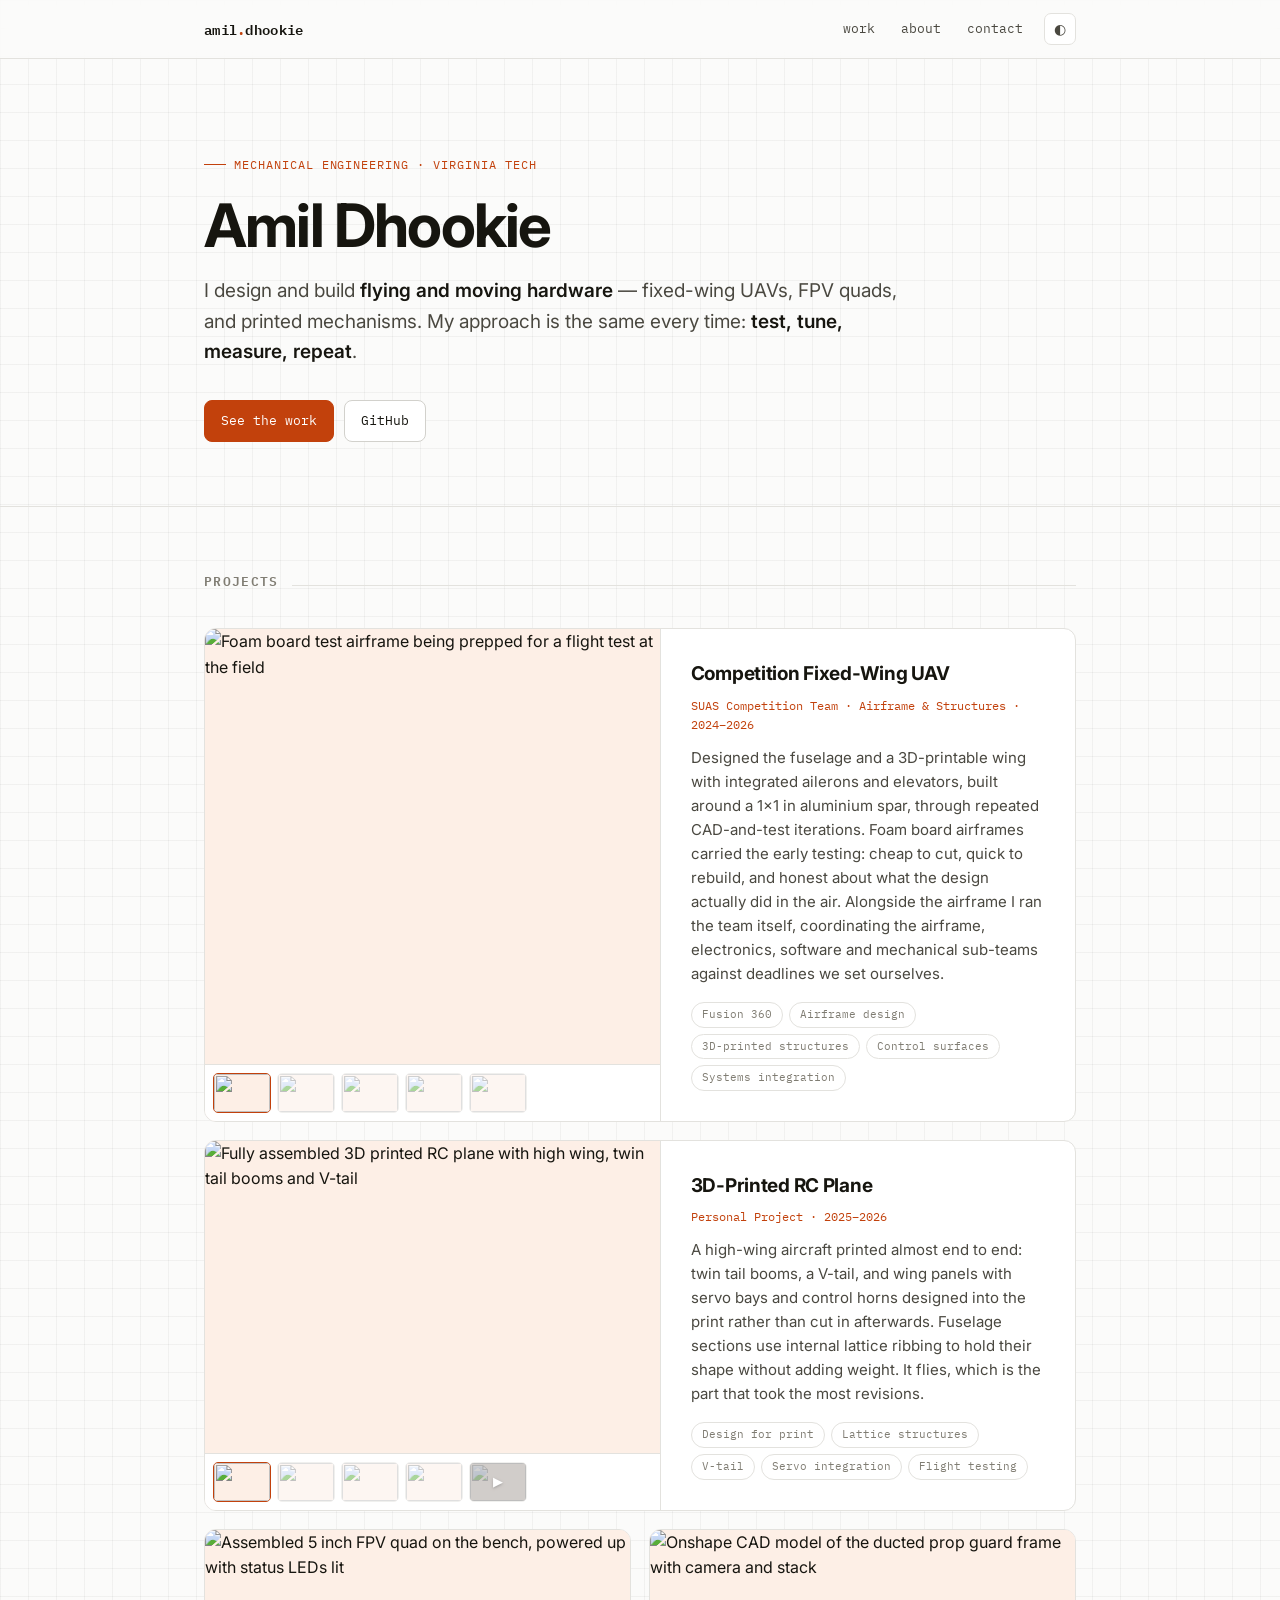
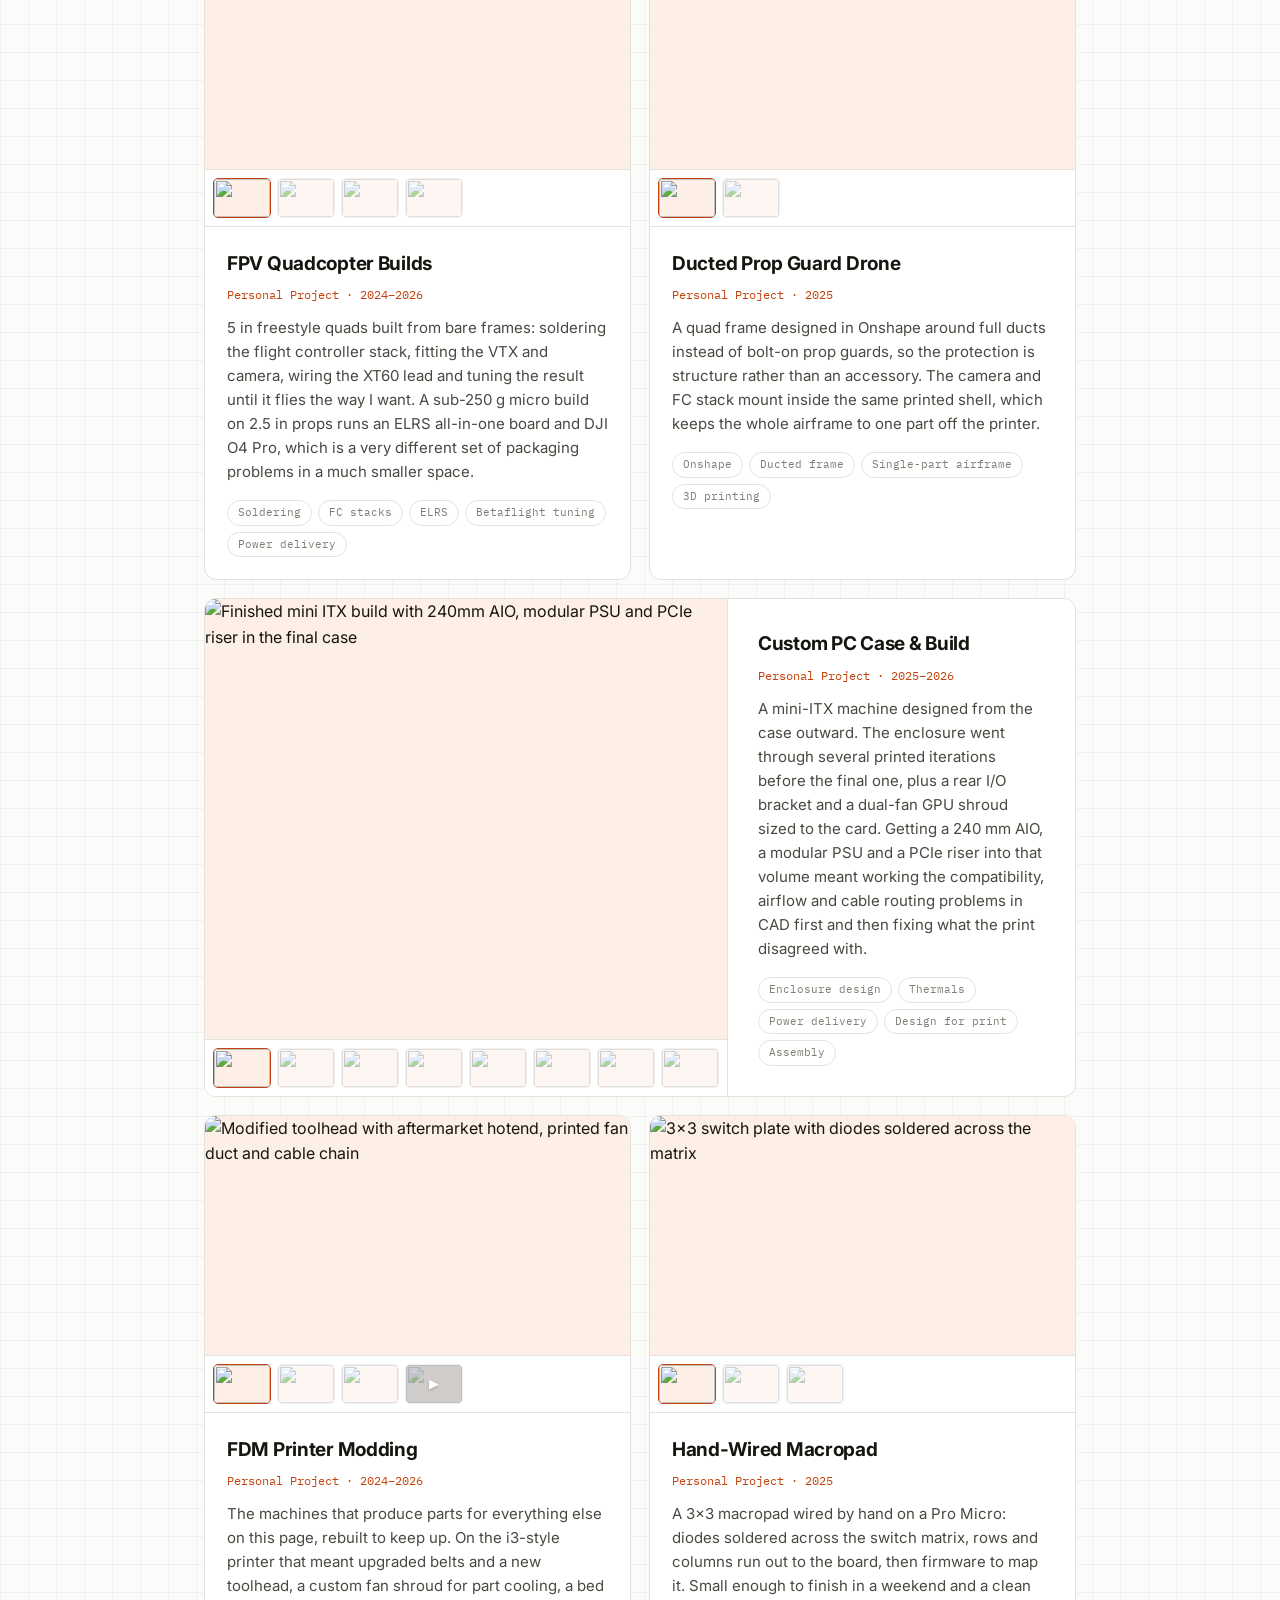
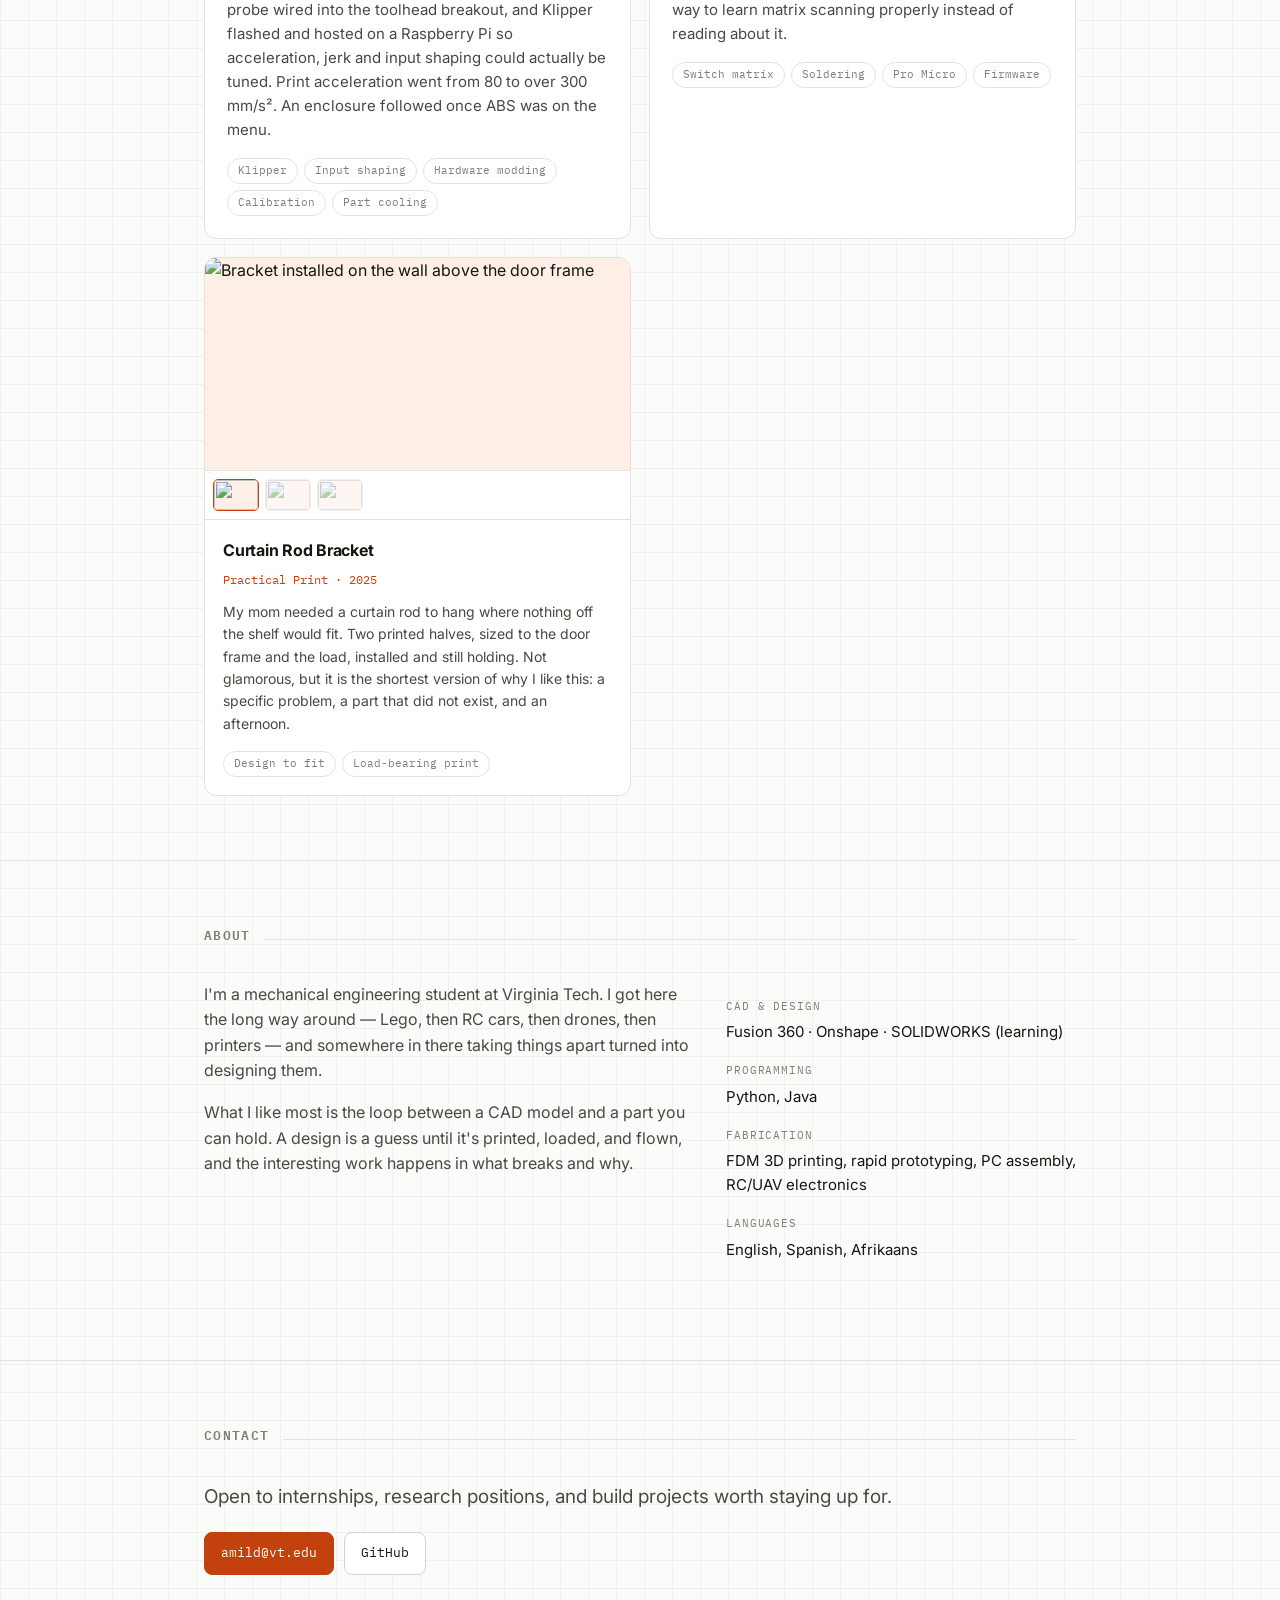
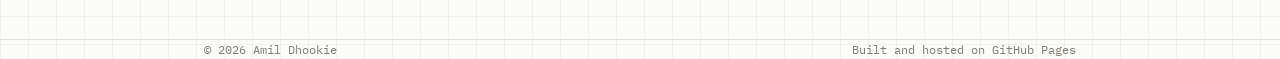
==== index.html @ 91817620 "Site content and layout: photos, galleries, projects-only" ====
<!doctype html>
<html lang="en">
<head>
<meta charset="utf-8">
<meta name="viewport" content="width=device-width, initial-scale=1">
<title>Amil Dhookie — Mechanical Engineering</title>
<meta name="description" content="Mechanical engineering portfolio of Amil Dhookie — UAV systems, FPV drones, 3D printing, and design for manufacture.">
<meta property="og:title" content="Amil Dhookie — Mechanical Engineering">
<meta property="og:description" content="UAV systems, FPV drones, 3D printing, and design for manufacture.">
<meta property="og:type" content="website">
<meta property="og:image" content="img/printed-rc-plane/printed-rc-plane-01-printed-plane-assembled.jpg">
<link rel="preconnect" href="https://fonts.googleapis.com">
<link rel="preconnect" href="https://fonts.gstatic.com" crossorigin>
<link href="https://fonts.googleapis.com/css2?family=IBM+Plex+Mono:wght@400;500;600&family=Inter:wght@400;500;600;700&display=swap" rel="stylesheet">
<style>
:root{
  --bg:#fbfbfa; --bg-2:#ffffff; --line:#e3e2de; --line-2:#d2d1cc;
  --ink:#16150f; --ink-2:#4a4840; --ink-3:#807d73;
  --accent:#c2410c; --accent-soft:#fdefe6;
  --grid:rgba(22,21,15,.045);
  --mono:'IBM Plex Mono',ui-monospace,SFMono-Regular,Menlo,monospace;
  --sans:'Inter',system-ui,-apple-system,'Segoe UI',sans-serif;
}
@media (prefers-color-scheme: dark){
  :root:not([data-theme="light"]){
    --bg:#0e0e0d; --bg-2:#151514; --line:#26251f; --line-2:#35342c;
    --ink:#f2f1ea; --ink-2:#b4b1a6; --ink-3:#7d7a70;
    --accent:#fb923c; --accent-soft:#241608;
    --grid:rgba(242,241,234,.045);
  }
}
:root[data-theme="dark"]{
  --bg:#0e0e0d; --bg-2:#151514; --line:#26251f; --line-2:#35342c;
  --ink:#f2f1ea; --ink-2:#b4b1a6; --ink-3:#7d7a70;
  --accent:#fb923c; --accent-soft:#241608;
  --grid:rgba(242,241,234,.045);
}

*{box-sizing:border-box}
html{scroll-behavior:smooth}
body{
  margin:0; background:var(--bg); color:var(--ink);
  font-family:var(--sans); font-size:16px; line-height:1.6;
  -webkit-font-smoothing:antialiased;
  background-image:linear-gradient(var(--grid) 1px,transparent 1px),linear-gradient(90deg,var(--grid) 1px,transparent 1px);
  background-size:28px 28px;
}
.wrap{max-width:920px;margin:0 auto;padding:0 24px}
a{color:inherit}
img{max-width:100%}

nav{
  position:sticky;top:0;z-index:50;
  background:color-mix(in srgb,var(--bg) 88%,transparent);
  backdrop-filter:blur(10px);
  border-bottom:1px solid var(--line);
}
nav .wrap{display:flex;align-items:center;gap:8px;height:58px}
.brand{font-family:var(--mono);font-weight:600;font-size:14px;letter-spacing:.02em;text-decoration:none;margin-right:auto}
.brand span{color:var(--accent)}
nav a.nl{font-family:var(--mono);font-size:13px;color:var(--ink-2);text-decoration:none;padding:6px 9px;border-radius:6px}
nav a.nl:hover{color:var(--ink);background:var(--bg-2)}
#theme{
  border:1px solid var(--line);background:var(--bg-2);color:var(--ink-2);
  width:32px;height:32px;border-radius:7px;cursor:pointer;display:grid;place-items:center;
  margin-left:4px;font-size:14px;line-height:1;
}
#theme:hover{color:var(--accent);border-color:var(--line-2)}
@media(max-width:620px){nav a.nl{display:none}}

header{padding:88px 0 64px;border-bottom:1px solid var(--line)}
.tag{font-family:var(--mono);font-size:12px;letter-spacing:.08em;text-transform:uppercase;color:var(--accent);display:inline-flex;align-items:center;gap:8px;margin-bottom:20px}
.tag::before{content:"";width:22px;height:1px;background:var(--accent)}
h1{font-size:clamp(38px,6.5vw,60px);line-height:1.04;letter-spacing:-.03em;font-weight:700;margin:0 0 20px}
.lede{font-size:clamp(17px,2.2vw,19px);color:var(--ink-2);max-width:60ch;margin:0 0 32px}
.lede strong{color:var(--ink);font-weight:600}
.cta{display:flex;gap:10px;flex-wrap:wrap}
.btn{font-family:var(--mono);font-size:13px;text-decoration:none;padding:10px 16px;border-radius:8px;border:1px solid var(--line-2);background:var(--bg-2);color:var(--ink);transition:.15s;display:inline-block}
.btn:hover{border-color:var(--accent);color:var(--accent)}
.btn.pri{background:var(--accent);border-color:var(--accent);color:#fff}
.btn.pri:hover{opacity:.88;color:#fff}

section{padding:64px 0;border-bottom:1px solid var(--line)}
.shead{display:flex;align-items:baseline;gap:14px;margin-bottom:36px}
.shead h2{font-size:13px;font-family:var(--mono);font-weight:600;letter-spacing:.1em;text-transform:uppercase;color:var(--ink-3);margin:0;white-space:nowrap}
.shead .rule{flex:1;height:1px;background:var(--line)}

.grid{display:grid;gap:18px}
.card{background:var(--bg-2);border:1px solid var(--line);border-radius:12px;overflow:hidden;transition:border-color .18s,transform .18s}
.card:hover{border-color:var(--line-2);transform:translateY(-2px)}
.card .body{padding:22px}
.card h3{margin:0 0 6px;font-size:19px;letter-spacing:-.015em}
.card .role{font-family:var(--mono);font-size:12px;color:var(--accent);margin-bottom:12px}
.card p{margin:0 0 16px;color:var(--ink-2);font-size:15px}
.chips{display:flex;flex-wrap:wrap;gap:6px}
.chip{font-family:var(--mono);font-size:11px;color:var(--ink-3);border:1px solid var(--line);border-radius:20px;padding:3px 10px}
.card .more{display:inline-block;margin-top:14px;font-family:var(--mono);font-size:12px;color:var(--accent);text-decoration:none}
.card .more:hover{text-decoration:underline}

/* media: stage + thumbnail strip */
.media{display:flex;flex-direction:column;border-bottom:1px solid var(--line);background:var(--accent-soft)}
.stage{position:relative;aspect-ratio:16/9;overflow:hidden;background:var(--accent-soft)}
.stage img,.stage video{width:100%;height:100%;object-fit:cover;display:block}
.stage .open{
  position:absolute;inset:0;width:100%;height:100%;padding:0;margin:0;border:0;
  background:none;cursor:zoom-in;
}
.stage .badge{
  position:absolute;right:10px;bottom:10px;font-family:var(--mono);font-size:11px;
  color:#fff;background:rgba(0,0,0,.62);border-radius:6px;padding:3px 8px;pointer-events:none;
  opacity:0;transition:opacity .15s;
}
.stage:hover .badge{opacity:1}
.stage.empty{display:grid;place-items:center;font-family:var(--mono);font-size:12px;color:var(--ink-3);text-align:center;padding:12px}
.strip{display:flex;gap:6px;padding:8px;overflow-x:auto;background:var(--bg-2);border-top:1px solid var(--line);scrollbar-width:thin}
.strip button{
  flex:0 0 auto;width:58px;height:40px;padding:0;border:1px solid var(--line);border-radius:5px;
  overflow:hidden;background:var(--accent-soft);cursor:pointer;opacity:.5;transition:.15s;position:relative;
}
.strip button img{width:100%;height:100%;object-fit:cover;display:block}
.strip button:hover{opacity:.85}
.strip button[aria-current="true"]{opacity:1;border-color:var(--accent)}
.strip button .play{
  position:absolute;inset:0;display:grid;place-items:center;color:#fff;font-size:13px;
  background:rgba(0,0,0,.35);text-shadow:0 1px 3px rgba(0,0,0,.6);
}

@media(min-width:720px){
  .grid{grid-template-columns:1fr 1fr}
  .card.wide{grid-column:1/-1;display:grid;grid-template-columns:1.1fr 1fr;align-items:stretch}
  .card.wide .media{border-bottom:none;border-right:1px solid var(--line);justify-content:center}
  .card.wide .stage{aspect-ratio:auto;flex:1;min-height:300px}
  .card.wide .body{padding:30px}
}
.card.small .stage{aspect-ratio:2/1}
.card.small .body{padding:18px}
.card.small h3{font-size:16px}
.card.small p{font-size:14px}
.card.small .strip button{width:46px;height:32px}

/* lightbox */
#lb{position:fixed;inset:0;z-index:100;background:rgba(8,8,7,.93);display:none;place-items:center}
#lb.on{display:grid}
#lb img{max-width:min(1200px,92vw);max-height:82vh;object-fit:contain;border-radius:6px}
#lb .cap{
  position:absolute;left:0;right:0;bottom:26px;text-align:center;color:#d8d6cd;
  font-family:var(--mono);font-size:12px;padding:0 60px;
}
#lb button{
  position:absolute;background:rgba(255,255,255,.08);border:1px solid rgba(255,255,255,.18);
  color:#fff;border-radius:8px;cursor:pointer;font-size:18px;line-height:1;
  width:44px;height:44px;display:grid;place-items:center;
}
#lb button:hover{background:rgba(255,255,255,.18)}
#lb .prev{left:16px;top:50%;transform:translateY(-50%)}
#lb .next{right:16px;top:50%;transform:translateY(-50%)}
#lb .close{right:16px;top:16px}

.about{display:grid;gap:32px}
@media(min-width:720px){.about{grid-template-columns:1.4fr 1fr}}
.about p{color:var(--ink-2);margin:0 0 16px;max-width:58ch}
.skills dt{font-family:var(--mono);font-size:11px;letter-spacing:.08em;text-transform:uppercase;color:var(--ink-3);margin-bottom:5px}
.skills dd{margin:0 0 18px;font-size:15px;color:var(--ink)}

.contact-row{display:flex;flex-wrap:wrap;gap:10px;margin-top:8px}
footer{padding:40px 0 56px;font-family:var(--mono);font-size:12px;color:var(--ink-3);display:flex;justify-content:space-between;flex-wrap:wrap;gap:12px}

@media (prefers-reduced-motion: reduce){
  html{scroll-behavior:auto}
  .card,.stage .badge,.strip button{transition:none}
  .card:hover{transform:none}
}
</style>
</head>
<body>

<nav>
  <div class="wrap">
    <a class="brand" href="#top">amil<span>.</span>dhookie</a>
    <a class="nl" href="#work">work</a>
    <a class="nl" href="#about">about</a>
    <a class="nl" href="#contact">contact</a>
    <button id="theme" aria-label="Toggle color theme">◐</button>
  </div>
</nav>

<header id="top">
  <div class="wrap">
    <div class="tag">Mechanical Engineering · Virginia Tech</div>
    <h1>Amil Dhookie</h1>
    <p class="lede">I design and build <strong>flying and moving hardware</strong> — fixed-wing UAVs, FPV quads, and printed mechanisms. My approach is the same every time: <strong>test, tune, measure, repeat</strong>.</p>
    <div class="cta">
      <a class="btn pri" href="#work">See the work</a>
      <a class="btn" href="https://github.com/Amil-3d">GitHub</a>
    </div>
  </div>
</header>

<section id="work">
  <div class="wrap">
    <div class="shead"><h2>Projects</h2><div class="rule"></div></div>
    <div class="grid" id="projects"></div>
  </div>
</section>

<section id="about">
  <div class="wrap">
    <div class="shead"><h2>About</h2><div class="rule"></div></div>
    <div class="about">
      <div>
        <p>I'm a mechanical engineering student at Virginia Tech. I got here the long way around — Lego, then RC cars, then drones, then printers — and somewhere in there taking things apart turned into designing them.</p>
        <p>What I like most is the loop between a CAD model and a part you can hold. A design is a guess until it's printed, loaded, and flown, and the interesting work happens in what breaks and why.</p>
      </div>
      <dl class="skills">
        <dt>CAD &amp; Design</dt><dd>Fusion 360 · Onshape · SOLIDWORKS (learning)</dd>
        <dt>Programming</dt><dd>Python, Java</dd>
        <dt>Fabrication</dt><dd>FDM 3D printing, rapid prototyping, PC assembly, RC/UAV electronics</dd>
        <dt>Languages</dt><dd>English, Spanish, Afrikaans</dd>
      </dl>
    </div>
  </div>
</section>

<section id="contact">
  <div class="wrap">
    <div class="shead"><h2>Contact</h2><div class="rule"></div></div>
    <p class="lede" style="margin-bottom:20px">Open to internships, research positions, and build projects worth staying up for.</p>
    <div class="contact-row">
      <a class="btn pri" href="mailto:amild@vt.edu">amild@vt.edu</a>
      <a class="btn" href="https://github.com/Amil-3d">GitHub</a>
    </div>
  </div>
</section>

<footer class="wrap">
  <span>© <span id="yr">2026</span> Amil Dhookie</span>
  <span>Built and hosted on GitHub Pages</span>
</footer>

<div id="lb" role="dialog" aria-modal="true" aria-label="Photo viewer">
  <img id="lbimg" alt="">
  <div class="cap" id="lbcap"></div>
  <button class="prev" id="lbprev" aria-label="Previous photo">&larr;</button>
  <button class="next" id="lbnext" aria-label="Next photo">&rarr;</button>
  <button class="close" id="lbclose" aria-label="Close viewer">&times;</button>
</div>

<script>
document.getElementById('yr').textContent = new Date().getFullYear();

var root = document.documentElement, btn = document.getElementById('theme');
var saved = null;
try{ saved = localStorage.getItem('theme'); }catch(e){}
if(saved){ root.setAttribute('data-theme', saved); }
btn.addEventListener('click', function(){
  var cur = root.getAttribute('data-theme');
  var sysDark = window.matchMedia('(prefers-color-scheme: dark)').matches;
  var next = cur ? (cur === 'dark' ? 'light' : 'dark') : (sysDark ? 'light' : 'dark');
  root.setAttribute('data-theme', next);
  try{ localStorage.setItem('theme', next); }catch(e){}
});

function esc(s){
  return String(s == null ? '' : s)
    .replace(/&/g,'&amp;').replace(/</g,'&lt;').replace(/>/g,'&gt;')
    .replace(/"/g,'&quot;').replace(/'/g,'&#39;');
}

/* Media list for one project: images (and a video, if there is one) as slides.
   Accepts either the newer "images" array or a single legacy "image" string. */
function mediaOf(p){
  var out = [];
  var imgs = p.images;
  if(!imgs && p.image){ imgs = [p.image]; }
  (imgs || []).forEach(function(it){
    var src = typeof it === 'string' ? it : it.src;
    if(!src){ return; }
    out.push({ type:'image', src:src, alt:(typeof it === 'string' ? p.title : (it.alt || p.title)) });
  });
  if(p.video && p.video.src){
    out.push({
      type:'video', src:p.video.src,
      poster:p.video.poster || '',
      alt:(p.video.label || 'Video') + ' — ' + p.title
    });
  }
  return out;
}

var MEDIA = [];   // MEDIA[cardIndex] = slides for that card

function slideHTML(m){
  if(m.type === 'video'){
    return '<video controls preload="metadata"' +
      (m.poster ? ' poster="' + esc(m.poster) + '"' : '') +
      '><source src="' + esc(m.src) + '" type="video/mp4">Your browser cannot play this video.</video>';
  }
  return '<img src="' + esc(m.src) + '" alt="' + esc(m.alt) + '" loading="lazy">' +
    '<button class="open" aria-label="View larger"></button>' +
    '<span class="badge">Click to enlarge</span>';
}

function cardHTML(p, ci){
  var slides = MEDIA[ci];
  var media;
  if(!slides.length){
    media = '<div class="media"><div class="stage empty">[ add photos: set "images" in projects.json ]</div></div>';
  } else {
    var strip = slides.length > 1
      ? '<div class="strip" role="tablist">' + slides.map(function(m, i){
          var thumbSrc = m.type === 'video' ? m.poster : m.src;
          return '<button data-card="' + ci + '" data-i="' + i + '" aria-current="' + (i === 0) + '" ' +
            'aria-label="' + esc(m.alt) + '">' +
            (thumbSrc ? '<img src="' + esc(thumbSrc) + '" alt="" loading="lazy">' : '') +
            (m.type === 'video' ? '<span class="play">&#9654;</span>' : '') +
            '</button>';
        }).join('') + '</div>'
      : '';
    media = '<div class="media"><div class="stage" data-stage="' + ci + '">' +
      slideHTML(slides[0]) + '</div>' + strip + '</div>';
  }

  var chips = (p.tags || []).map(function(t){ return '<span class="chip">' + esc(t) + '</span>'; }).join('');
  var more = p.link ? '<a class="more" href="' + esc(p.link) + '">More on this project &rarr;</a>' : '';
  var cls = 'card' + (p.featured ? ' wide' : '') + (p.size === 'small' ? ' small' : '');

  return '<article class="' + cls + '">' + media +
    '<div class="body"><h3>' + esc(p.title) + '</h3>' +
    '<div class="role">' + esc(p.role) + '</div>' +
    '<p>' + esc(p.summary) + '</p>' +
    '<div class="chips">' + chips + '</div>' + more +
    '</div></article>';
}

/* ---- lightbox ---- */
var lb = document.getElementById('lb'), lbimg = document.getElementById('lbimg'),
    lbcap = document.getElementById('lbcap');
var lbCard = 0, lbIndex = 0;

function lbPhotos(ci){
  return MEDIA[ci].filter(function(m){ return m.type === 'image'; });
}
function lbShow(){
  var list = lbPhotos(lbCard);
  if(!list.length){ return; }
  if(lbIndex < 0){ lbIndex = list.length - 1; }
  if(lbIndex >= list.length){ lbIndex = 0; }
  var m = list[lbIndex];
  lbimg.src = m.src;
  lbimg.alt = m.alt;
  lbcap.textContent = m.alt + '  (' + (lbIndex + 1) + '/' + list.length + ')';
}
function lbOpen(ci, src){
  lbCard = ci;
  var list = lbPhotos(ci);
  lbIndex = 0;
  list.forEach(function(m, i){ if(m.src === src){ lbIndex = i; } });
  lb.classList.add('on');
  document.body.style.overflow = 'hidden';
  lbShow();
}
function lbClose(){
  lb.classList.remove('on');
  lbimg.src = '';
  document.body.style.overflow = '';
}
document.getElementById('lbclose').addEventListener('click', lbClose);
document.getElementById('lbprev').addEventListener('click', function(e){ e.stopPropagation(); lbIndex--; lbShow(); });
document.getElementById('lbnext').addEventListener('click', function(e){ e.stopPropagation(); lbIndex++; lbShow(); });
lb.addEventListener('click', function(e){ if(e.target === lb || e.target === lbimg){ lbClose(); } });
document.addEventListener('keydown', function(e){
  if(!lb.classList.contains('on')){ return; }
  if(e.key === 'Escape'){ lbClose(); }
  if(e.key === 'ArrowLeft'){ lbIndex--; lbShow(); }
  if(e.key === 'ArrowRight'){ lbIndex++; lbShow(); }
});

/* ---- wiring ---- */
function wire(container){
  container.addEventListener('click', function(e){
    var thumb = e.target.closest('.strip button');
    if(thumb){
      var ci = +thumb.getAttribute('data-card'), i = +thumb.getAttribute('data-i');
      var strip = thumb.parentNode;
      strip.querySelectorAll('button').forEach(function(b){ b.setAttribute('aria-current', b === thumb); });
      var stage = strip.parentNode.querySelector('.stage');
      stage.innerHTML = slideHTML(MEDIA[ci][i]);
      return;
    }
    var opener = e.target.closest('.stage .open');
    if(opener){
      var st = opener.closest('.stage');
      lbOpen(+st.getAttribute('data-stage'), st.querySelector('img').getAttribute('src'));
    }
  });
}

fetch('projects.json')
  .then(function(r){ return r.json(); })
  .then(function(list){
    MEDIA = list.map(mediaOf);
    var host = document.getElementById('projects');
    host.innerHTML = list.map(cardHTML).join('');
    wire(host);
  })
  .catch(function(){
    document.getElementById('projects').innerHTML =
      '<p style="font-family:var(--mono);font-size:13px;color:var(--ink-3)">Projects load from projects.json — view this page over http, not by double-clicking the file.</p>';
  });
</script>
</body>
</html>
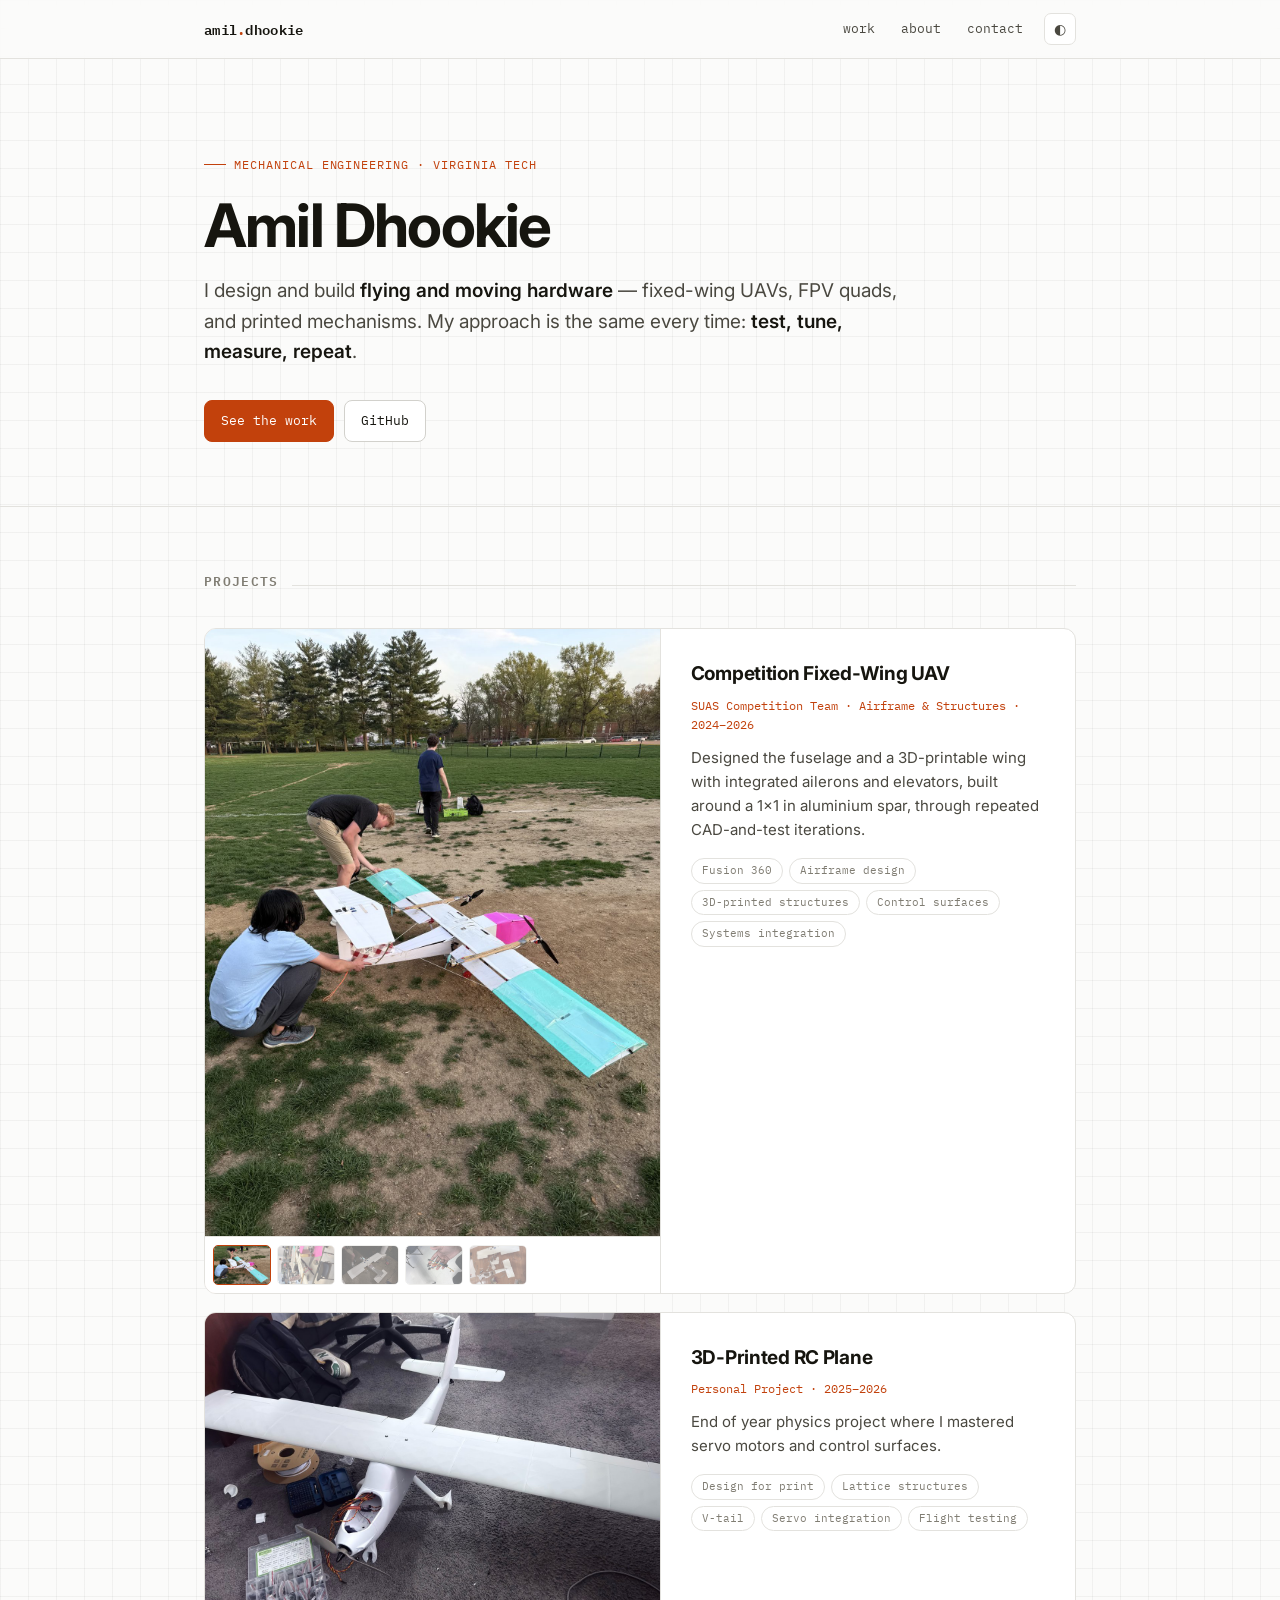
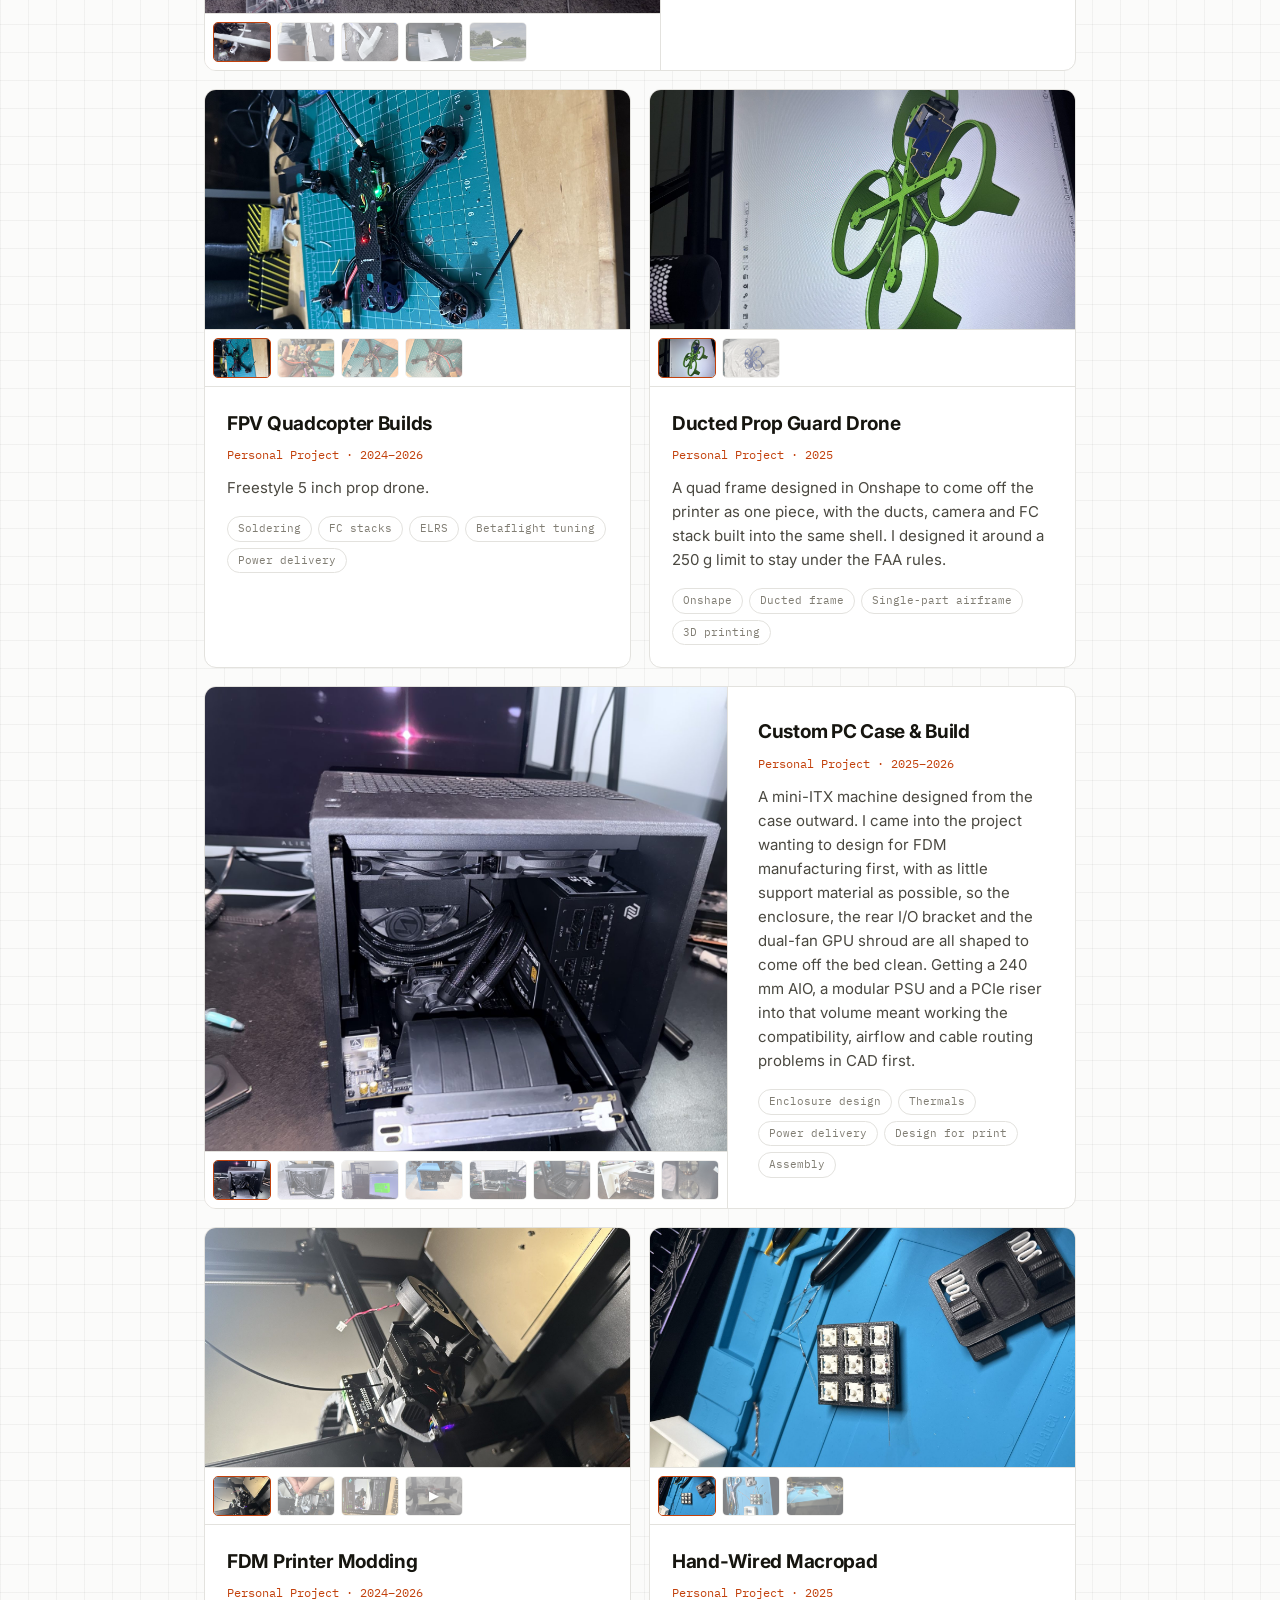
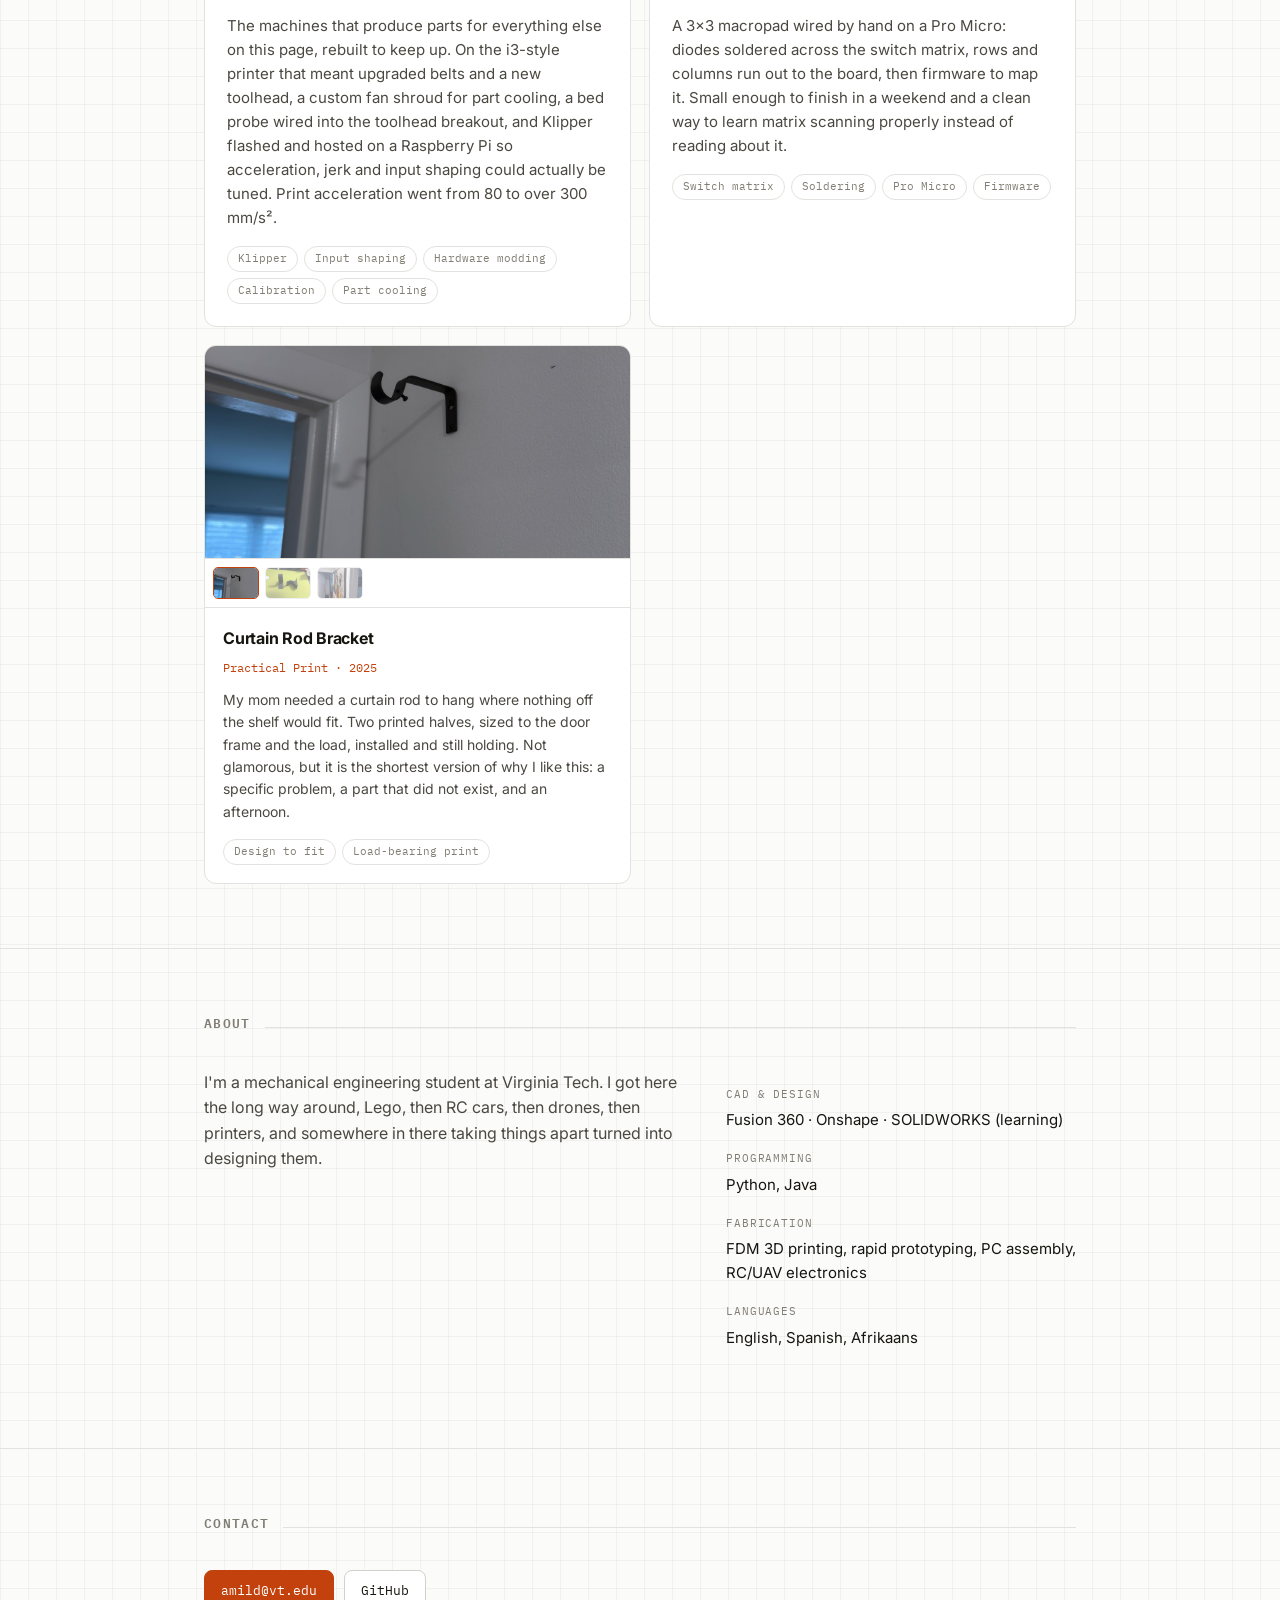
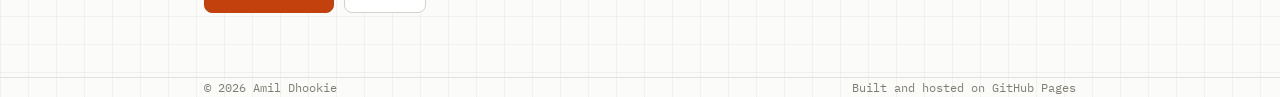
==== commit 7d999237: "Update About section and remove lede paragraph Revised text for clarity and conciseness in the About" ====
--- a/index.html
+++ b/index.html
@@ -208,8 +208,7 @@
     <div class="shead"><h2>About</h2><div class="rule"></div></div>
     <div class="about">
       <div>
-        <p>I'm a mechanical engineering student at Virginia Tech. I got here the long way around — Lego, then RC cars, then drones, then printers — and somewhere in there taking things apart turned into designing them.</p>
-        <p>What I like most is the loop between a CAD model and a part you can hold. A design is a guess until it's printed, loaded, and flown, and the interesting work happens in what breaks and why.</p>
+        <p>I'm a mechanical engineering student at Virginia Tech. I got here the long way around, Lego, then RC cars, then drones, then printers, and somewhere in there taking things apart turned into designing them.</p>
       </div>
       <dl class="skills">
         <dt>CAD &amp; Design</dt><dd>Fusion 360 · Onshape · SOLIDWORKS (learning)</dd>
@@ -224,7 +223,6 @@
 <section id="contact">
   <div class="wrap">
     <div class="shead"><h2>Contact</h2><div class="rule"></div></div>
-    <p class="lede" style="margin-bottom:20px">Open to internships, research positions, and build projects worth staying up for.</p>
     <div class="contact-row">
       <a class="btn pri" href="mailto:amild@vt.edu">amild@vt.edu</a>
       <a class="btn" href="https://github.com/Amil-3d">GitHub</a>
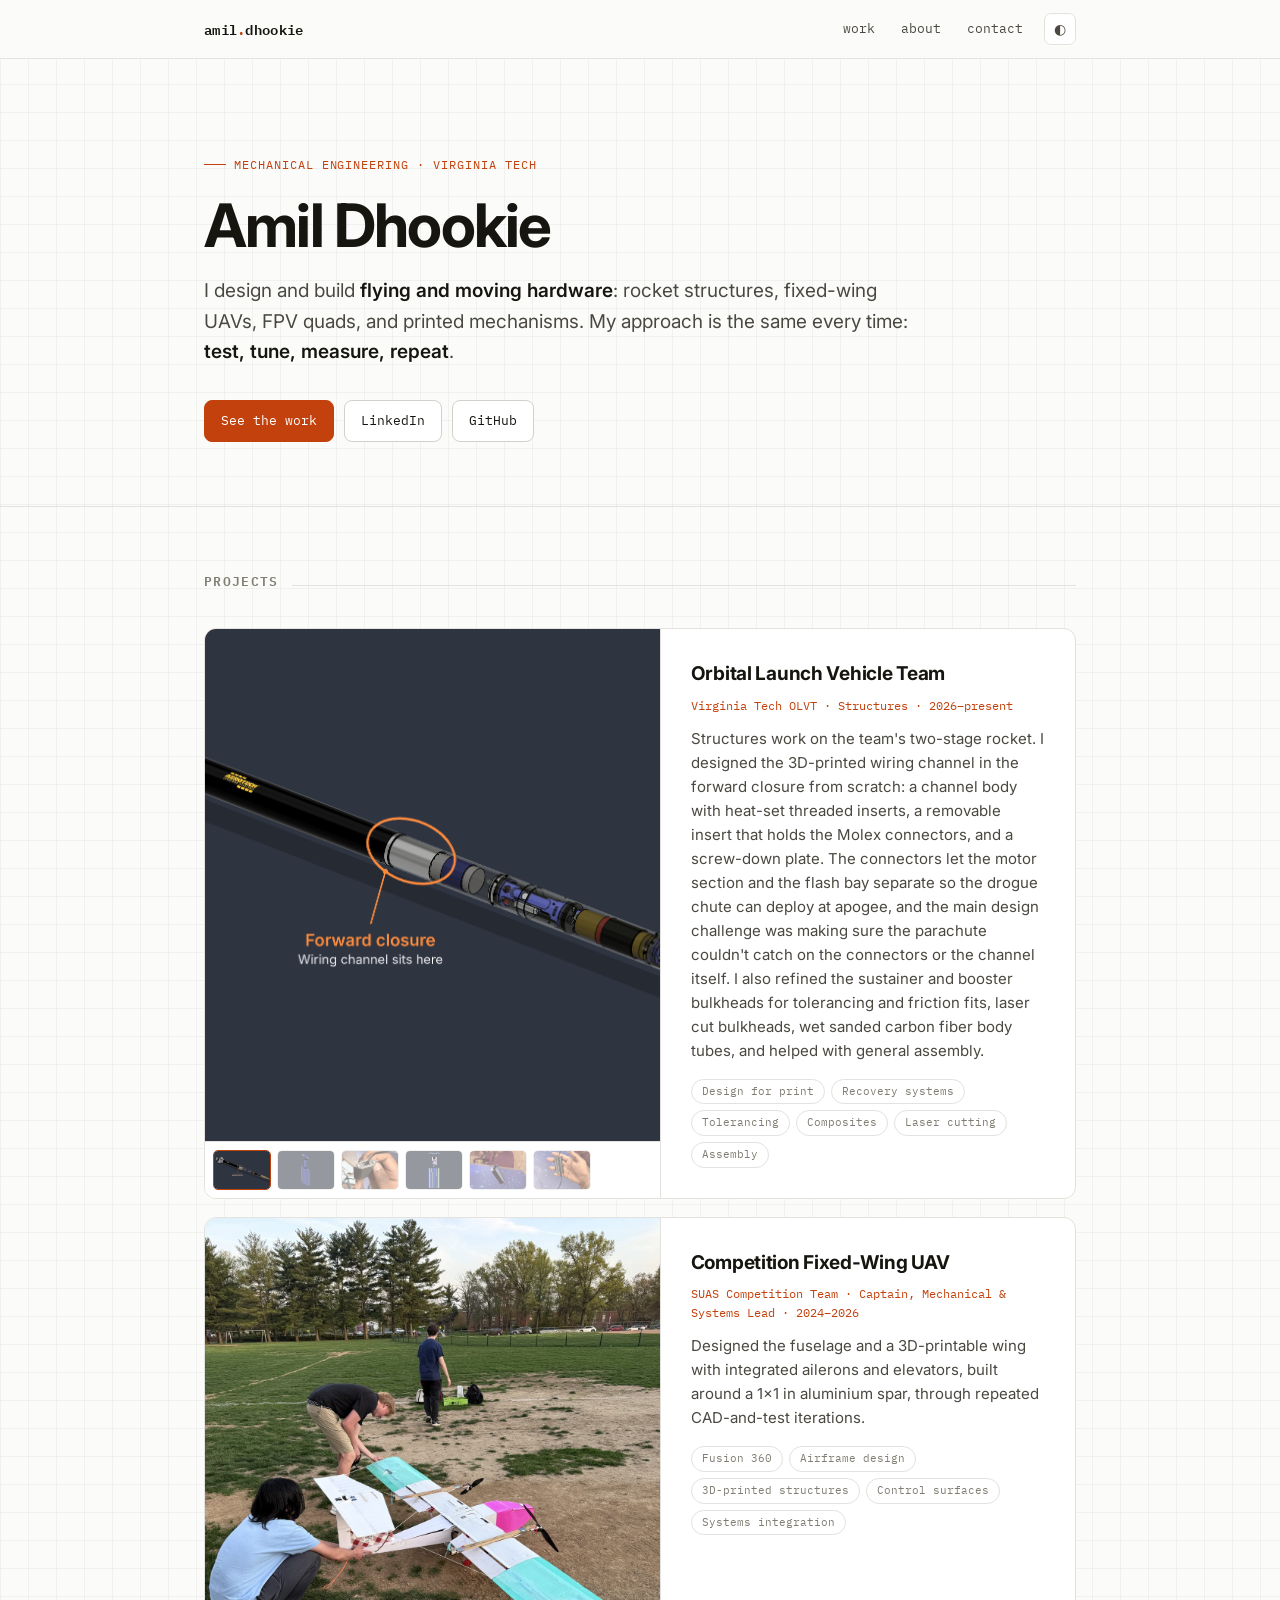
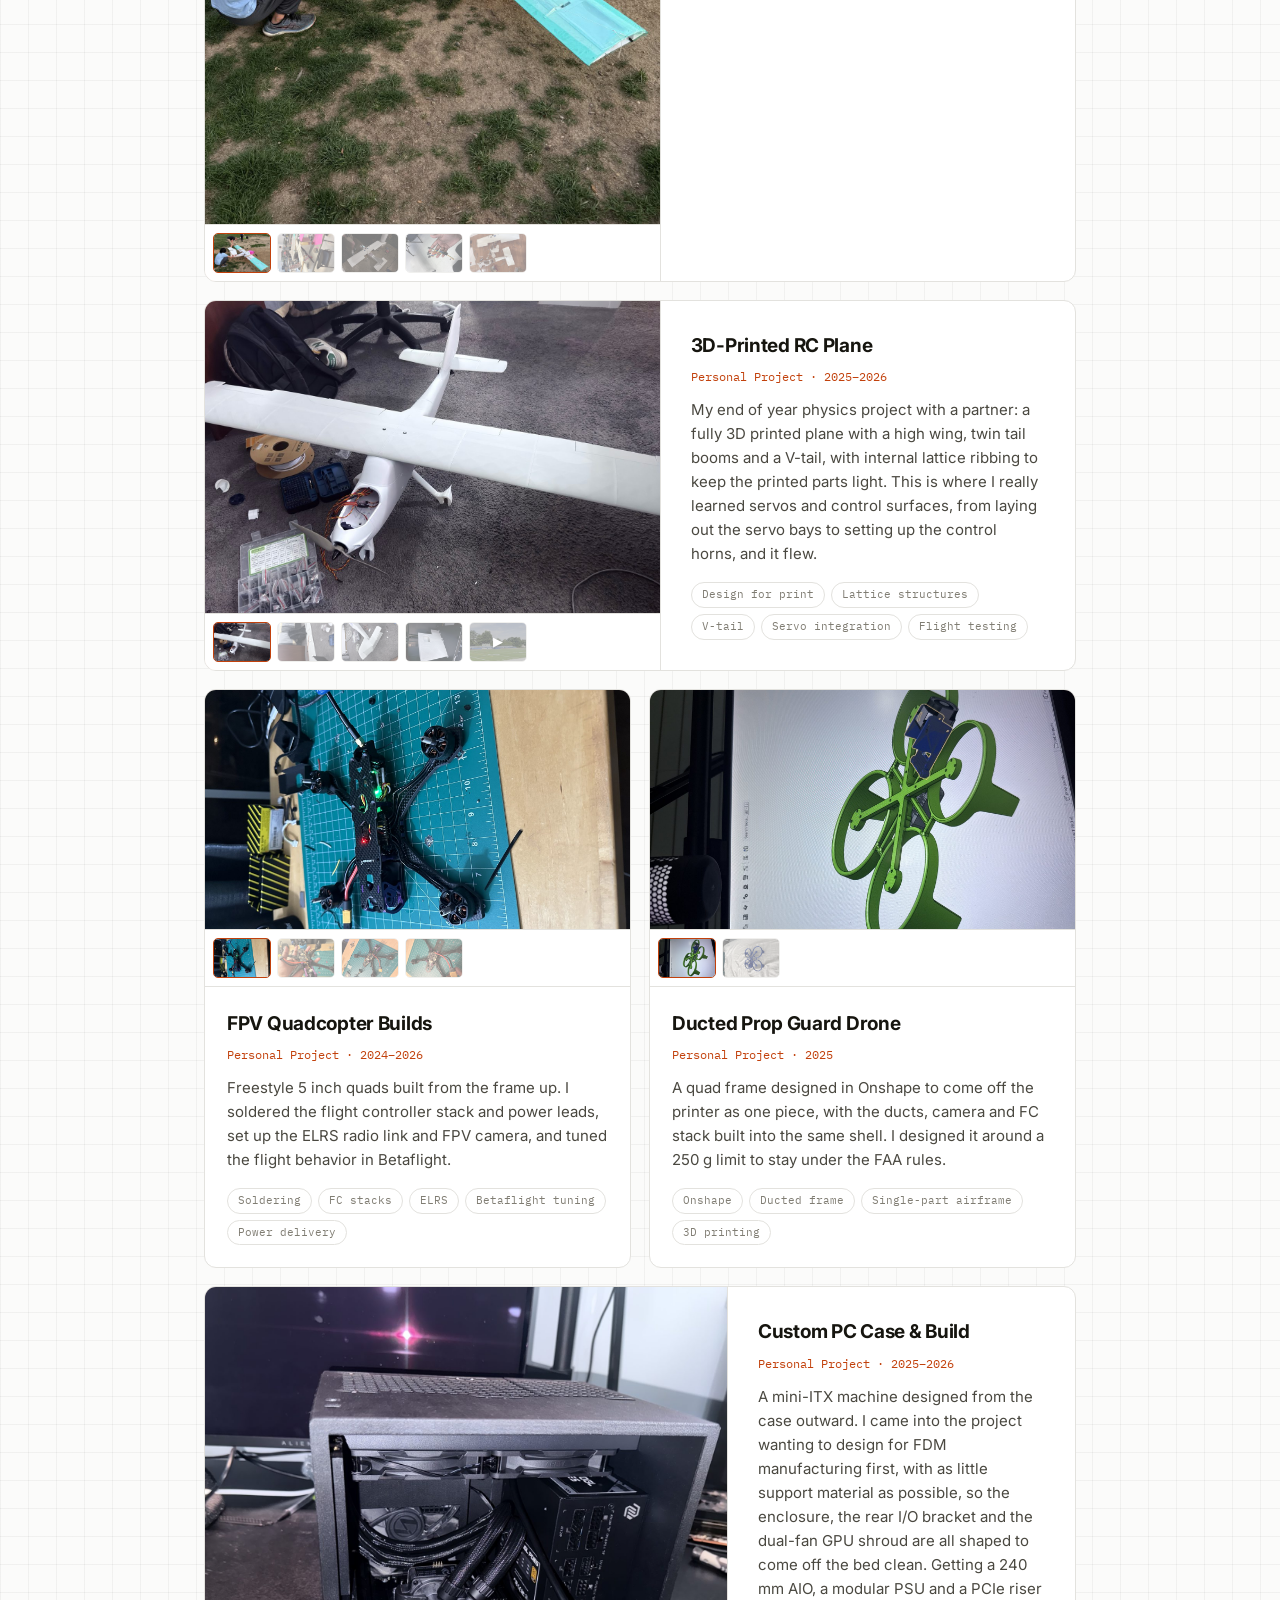
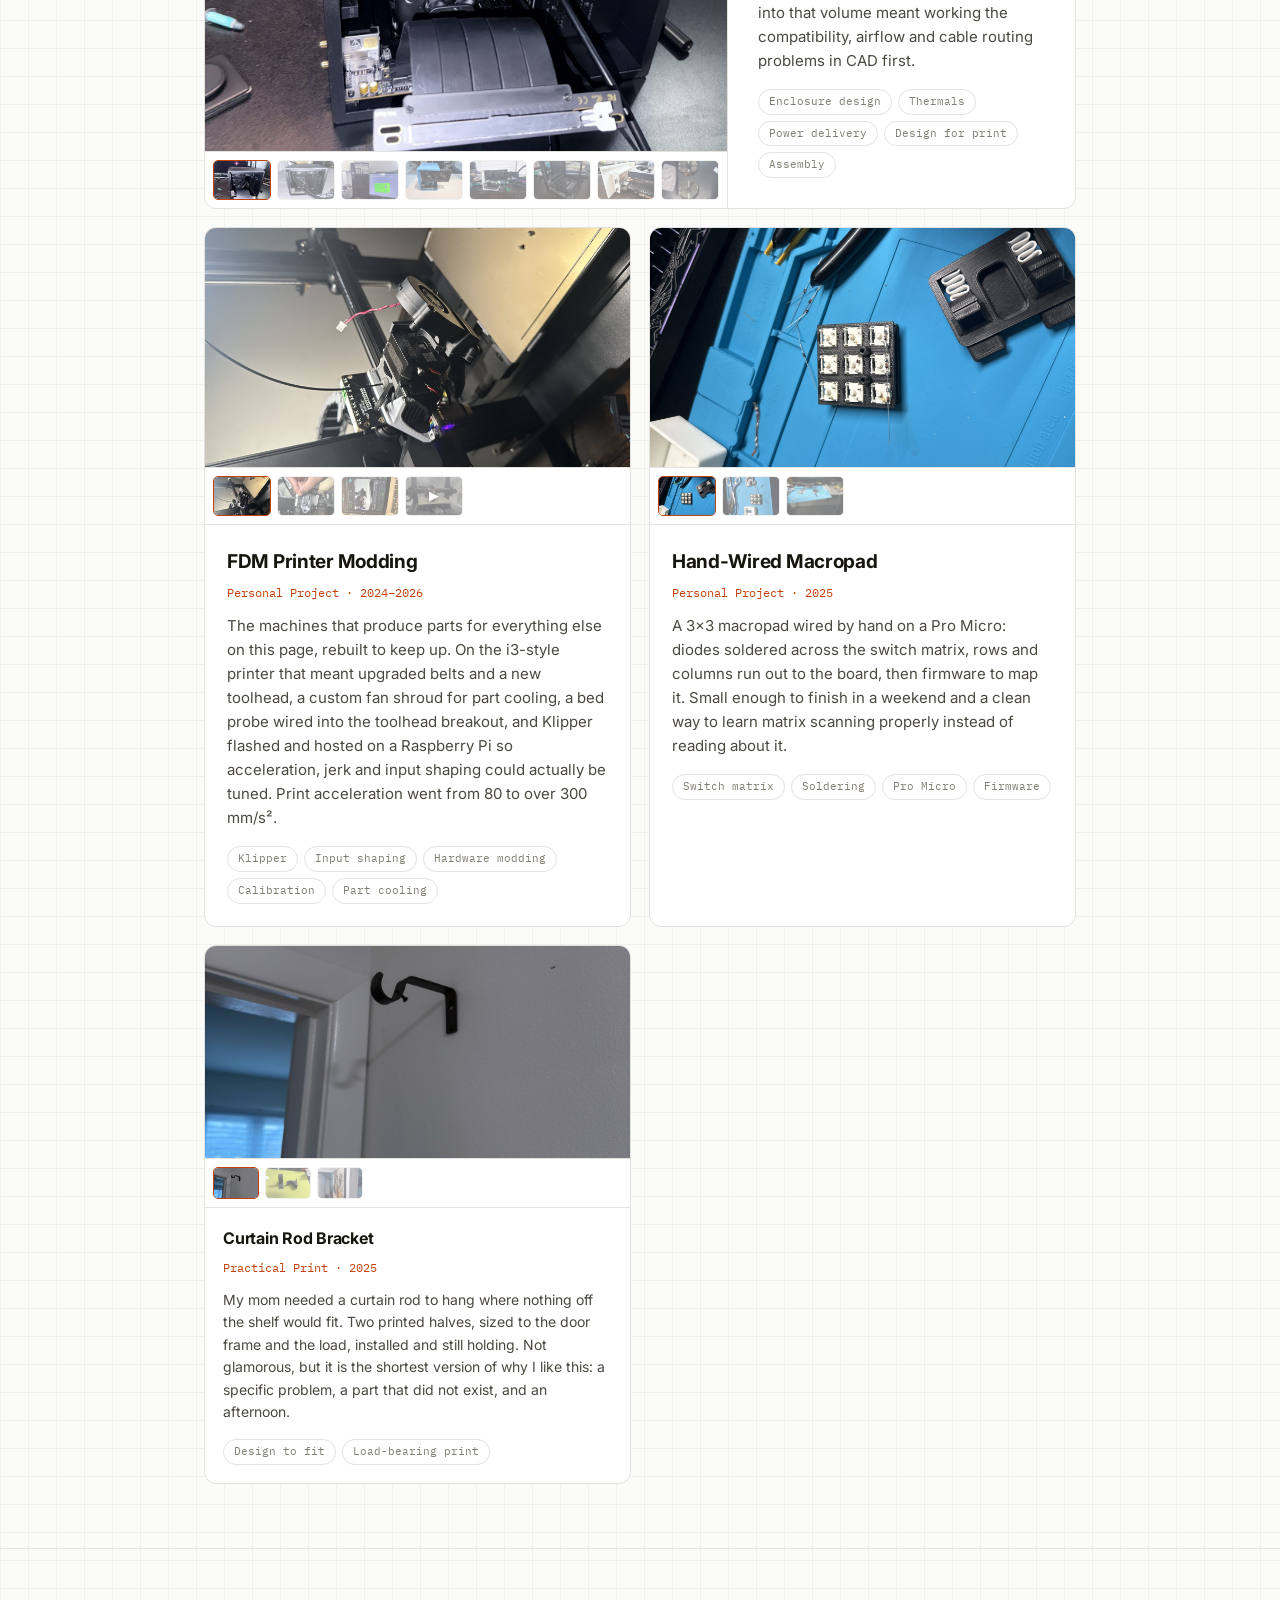
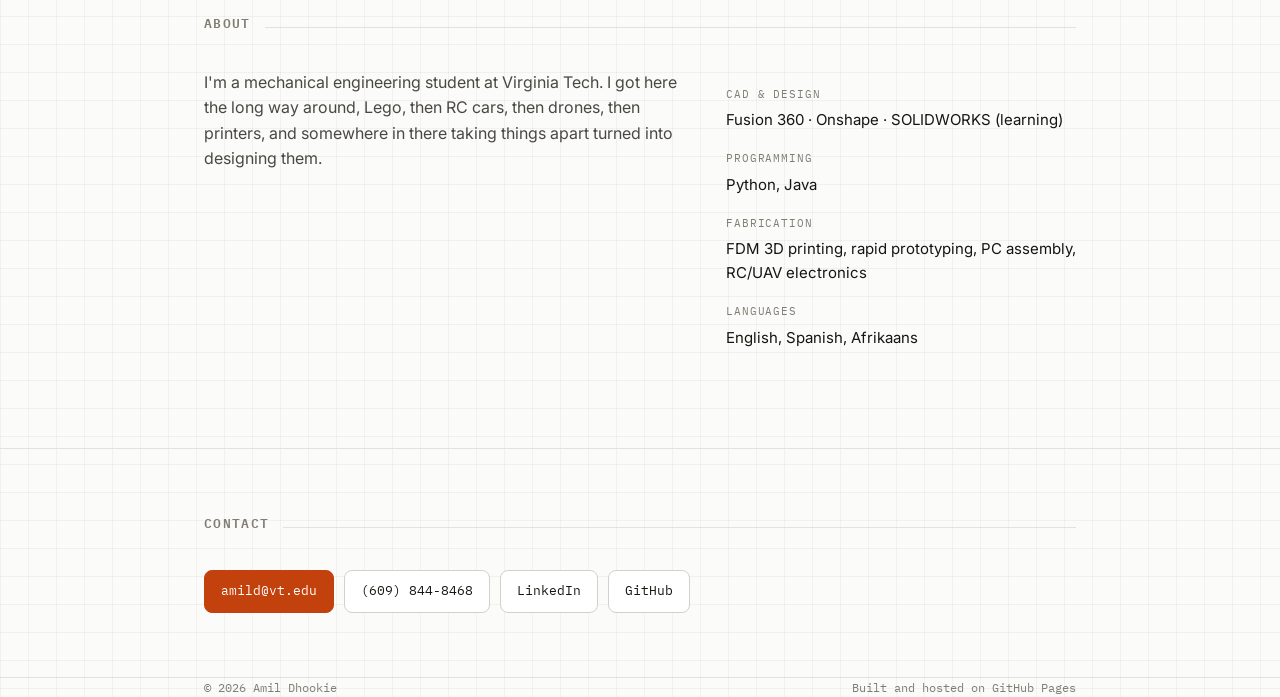
==== commit 77568063: "Add OLVT card, contact details, and copy updates - New featured OLVT card with forward closure wirin" ====
--- a/index.html
+++ b/index.html
@@ -4,9 +4,9 @@
 <meta charset="utf-8">
 <meta name="viewport" content="width=device-width, initial-scale=1">
 <title>Amil Dhookie — Mechanical Engineering</title>
-<meta name="description" content="Mechanical engineering portfolio of Amil Dhookie — UAV systems, FPV drones, 3D printing, and design for manufacture.">
+<meta name="description" content="Mechanical engineering portfolio of Amil Dhookie — rocket structures, UAV systems, FPV drones, 3D printing, and design for manufacture.">
 <meta property="og:title" content="Amil Dhookie — Mechanical Engineering">
-<meta property="og:description" content="UAV systems, FPV drones, 3D printing, and design for manufacture.">
+<meta property="og:description" content="Rocket structures, UAV systems, FPV drones, 3D printing, and design for manufacture.">
 <meta property="og:type" content="website">
 <meta property="og:image" content="img/printed-rc-plane/printed-rc-plane-01-printed-plane-assembled.jpg">
 <link rel="preconnect" href="https://fonts.googleapis.com">
@@ -188,9 +188,10 @@
   <div class="wrap">
     <div class="tag">Mechanical Engineering · Virginia Tech</div>
     <h1>Amil Dhookie</h1>
-    <p class="lede">I design and build <strong>flying and moving hardware</strong> — fixed-wing UAVs, FPV quads, and printed mechanisms. My approach is the same every time: <strong>test, tune, measure, repeat</strong>.</p>
+    <p class="lede">I design and build <strong>flying and moving hardware</strong>: rocket structures, fixed-wing UAVs, FPV quads, and printed mechanisms. My approach is the same every time: <strong>test, tune, measure, repeat</strong>.</p>
     <div class="cta">
       <a class="btn pri" href="#work">See the work</a>
+      <a class="btn" href="https://www.linkedin.com/in/amildhookie">LinkedIn</a>
       <a class="btn" href="https://github.com/Amil-3d">GitHub</a>
     </div>
   </div>
@@ -225,6 +226,8 @@
     <div class="shead"><h2>Contact</h2><div class="rule"></div></div>
     <div class="contact-row">
       <a class="btn pri" href="mailto:amild@vt.edu">amild@vt.edu</a>
+      <a class="btn" href="tel:+16098448468">(609) 844-8468</a>
+      <a class="btn" href="https://www.linkedin.com/in/amildhookie">LinkedIn</a>
       <a class="btn" href="https://github.com/Amil-3d">GitHub</a>
     </div>
   </div>
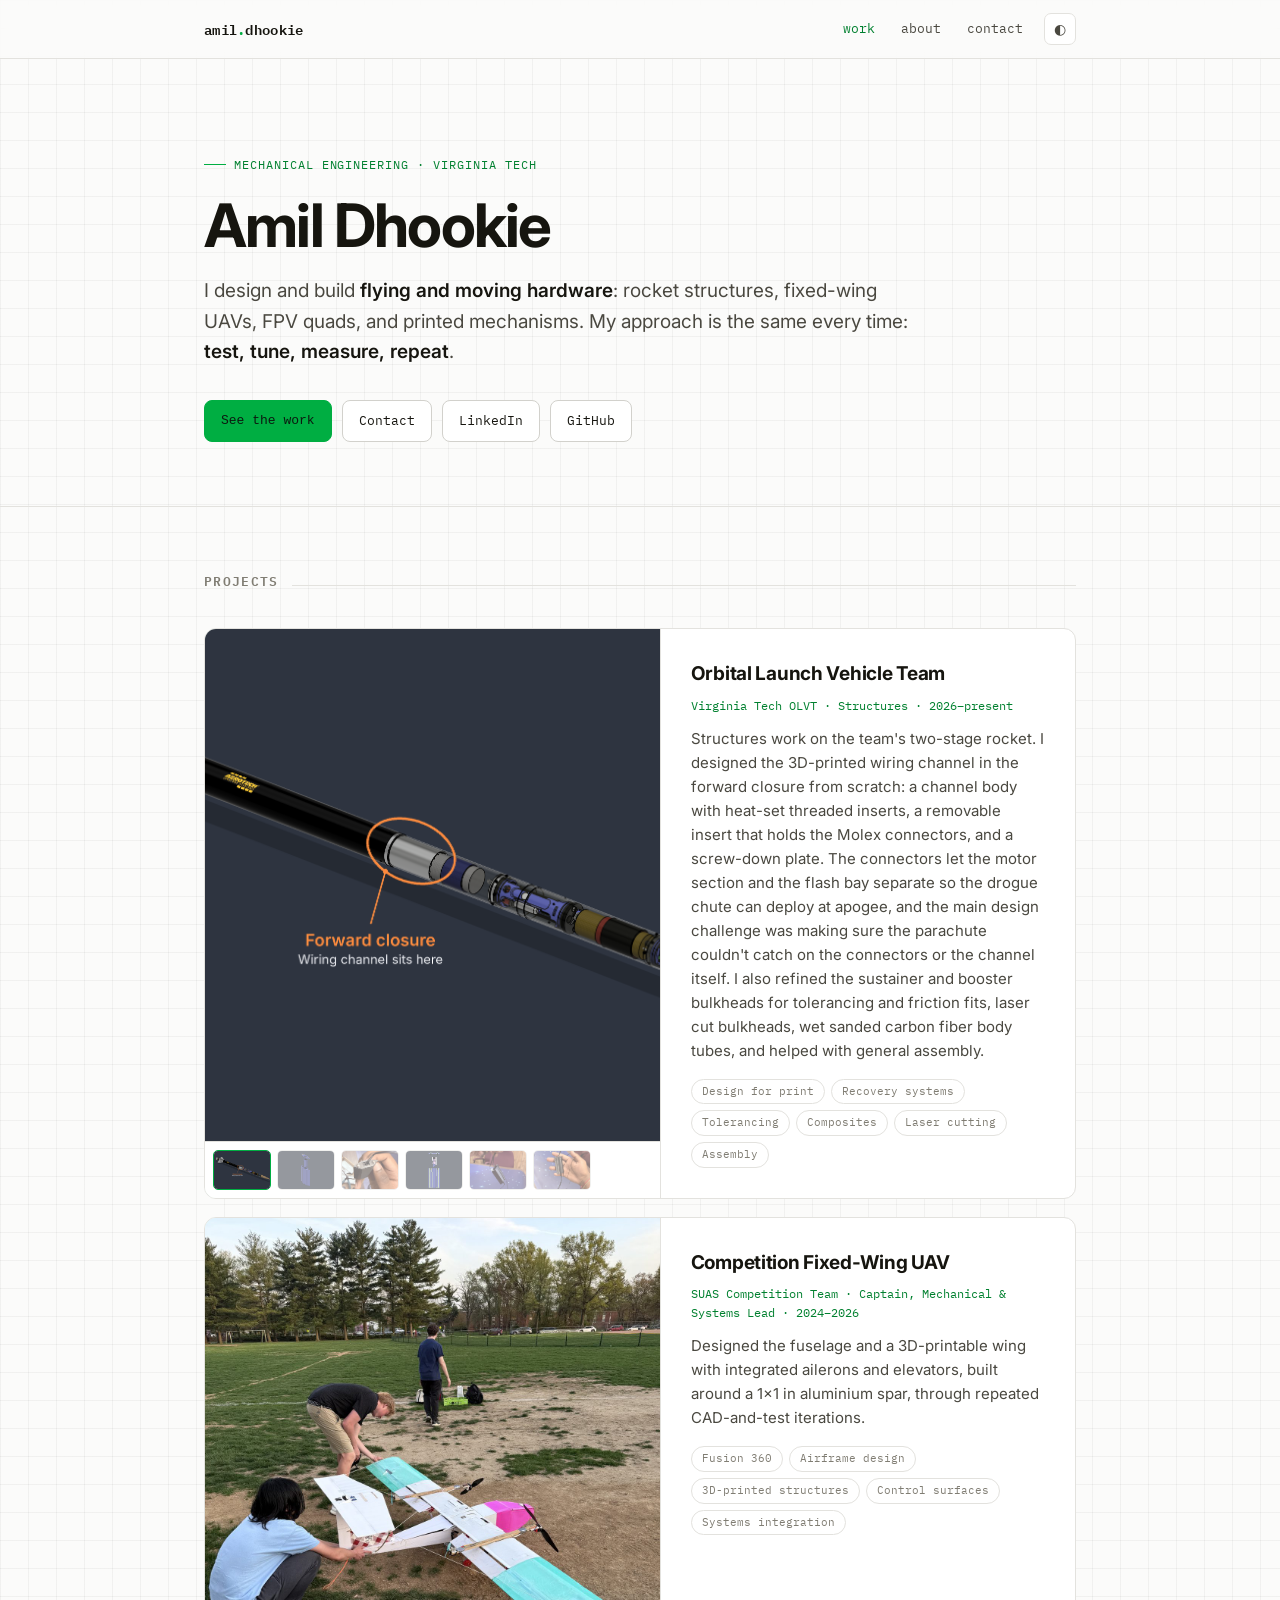
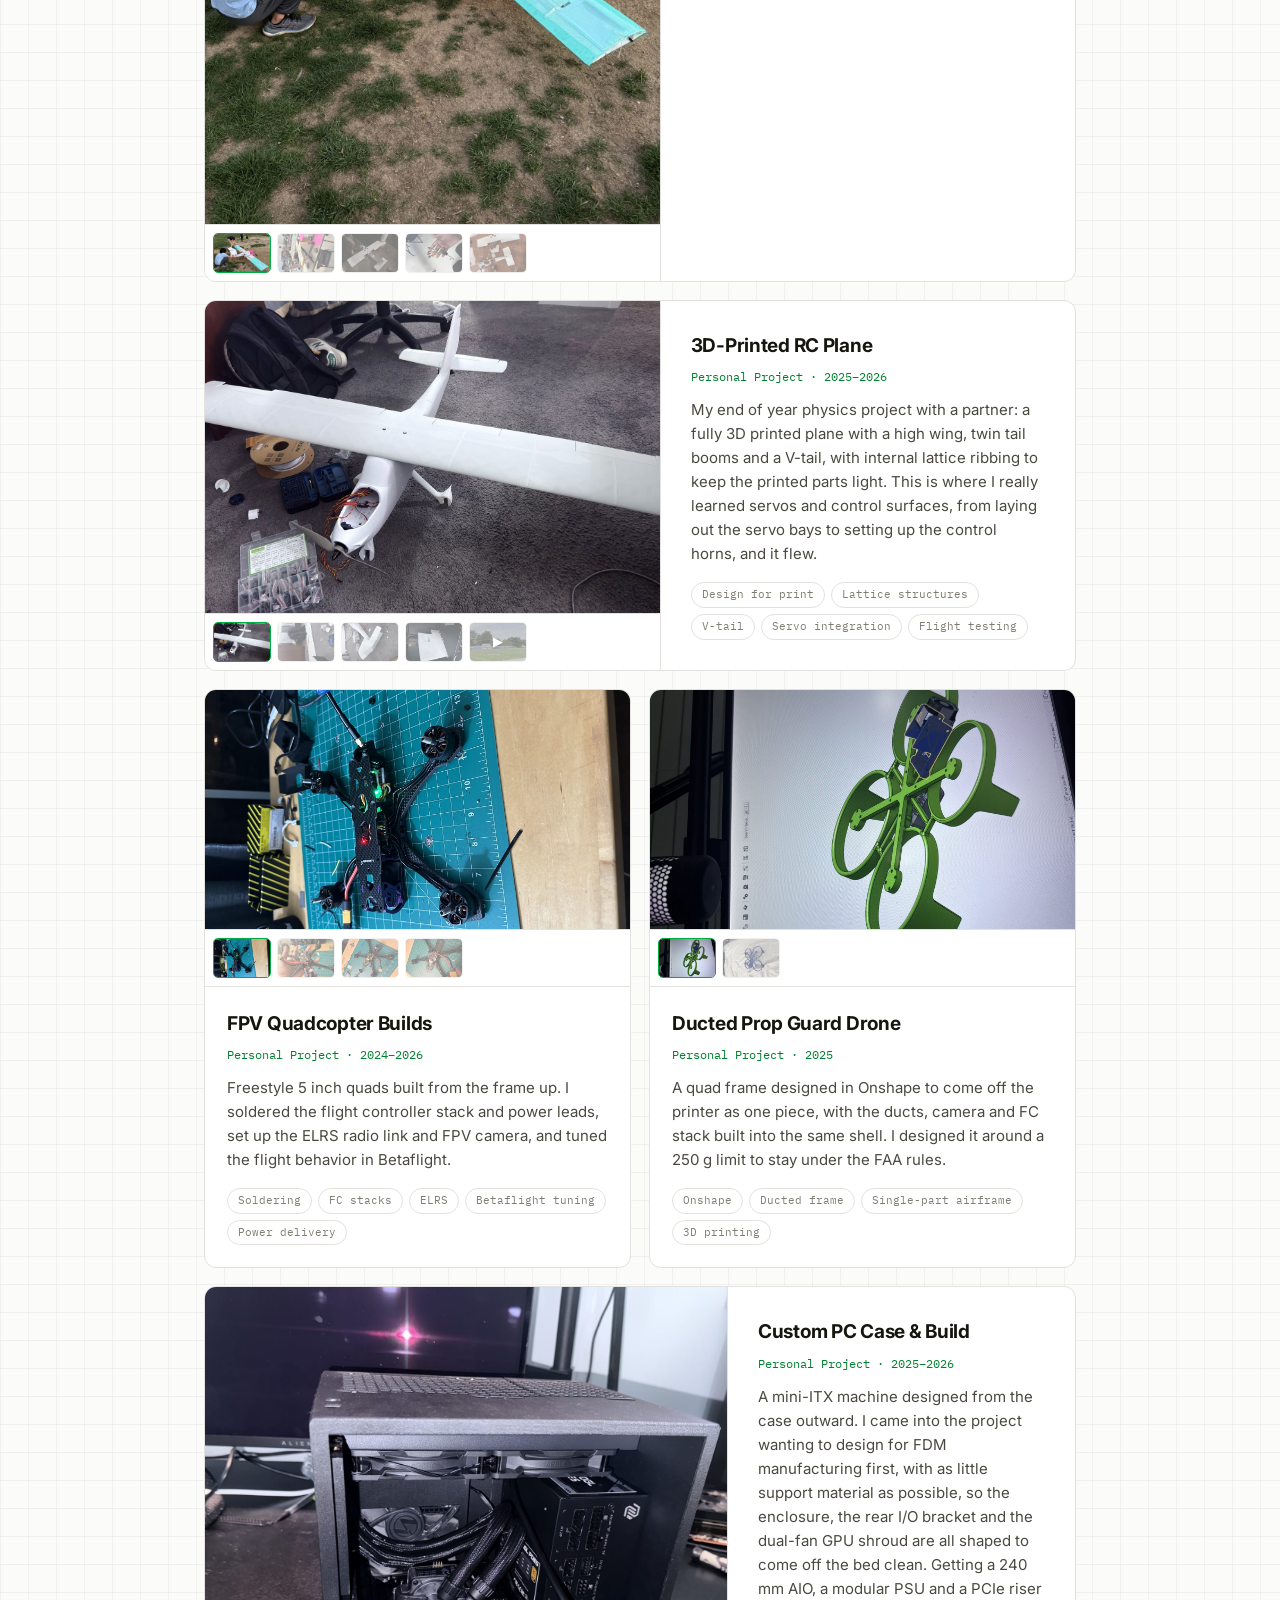
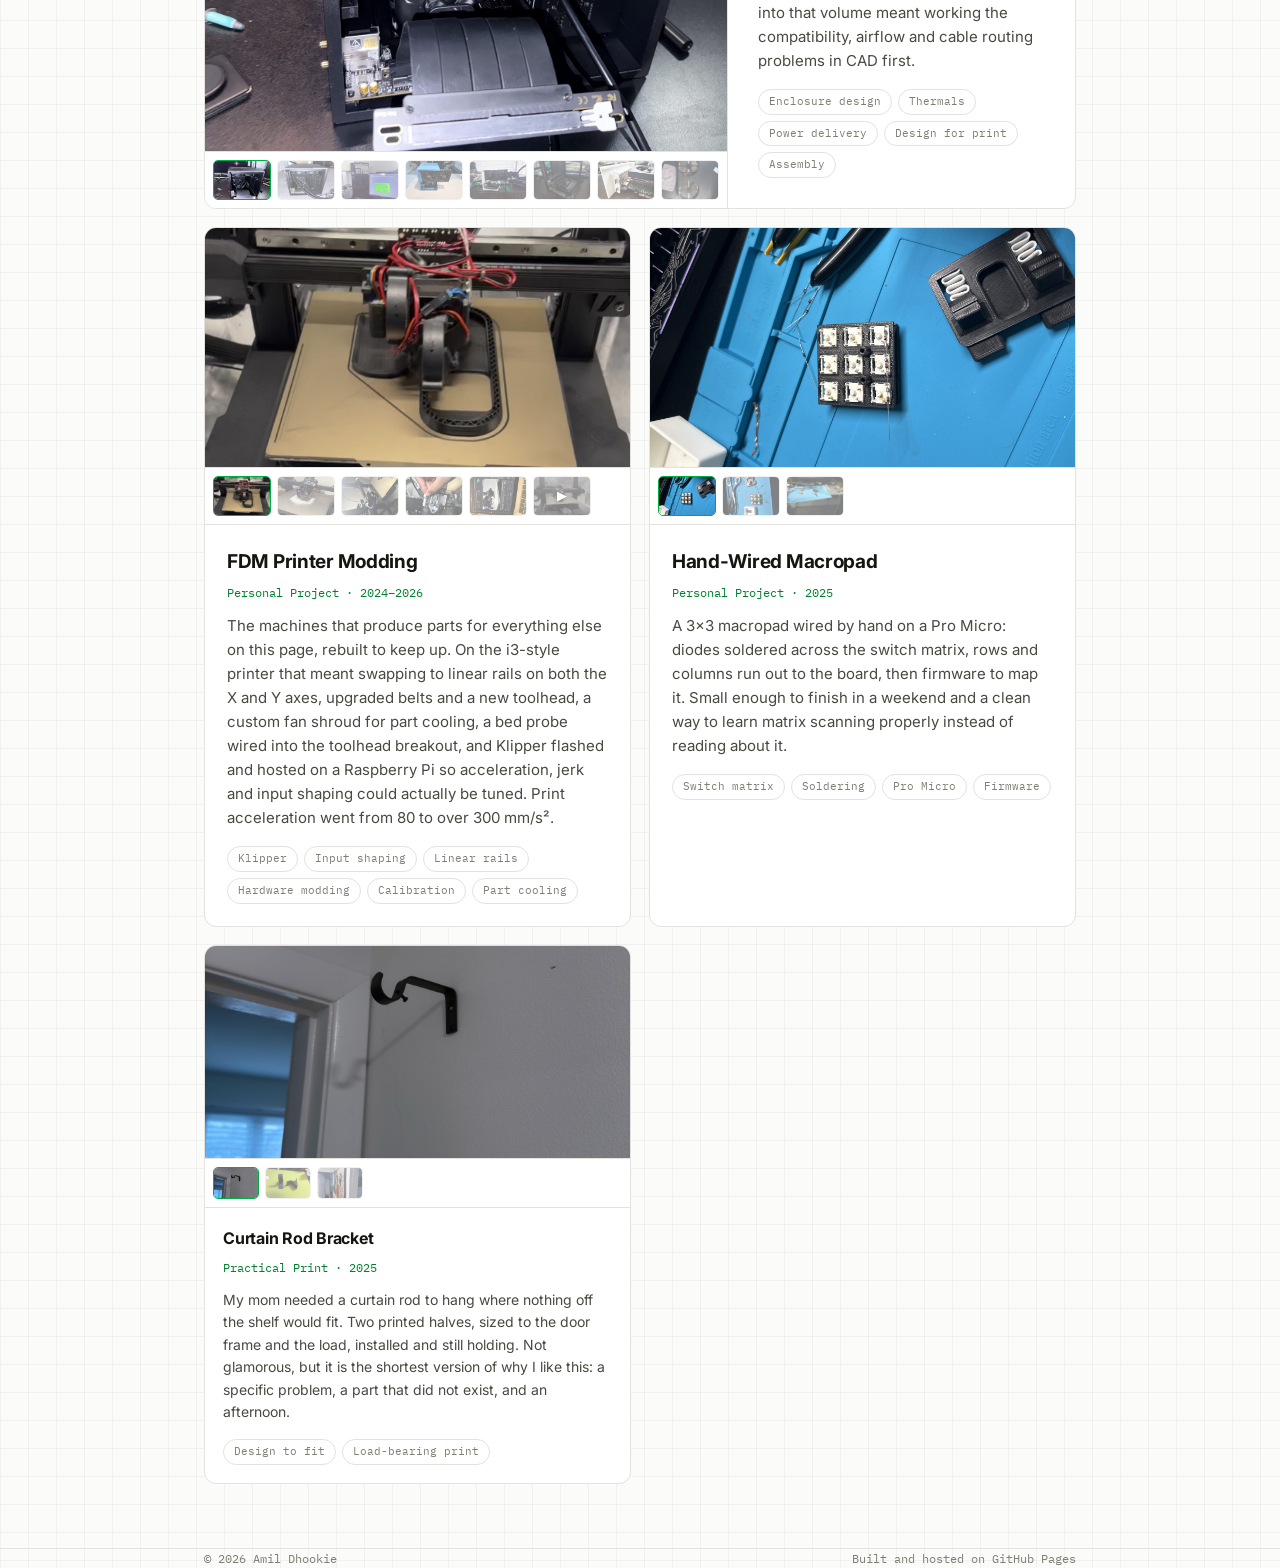
==== commit 02c962cb: "Split About and Contact into own pages, green accent, gear favicon - about.html and contact.html as " ====
--- a/index.html
+++ b/index.html
@@ -12,174 +12,19 @@
 <link rel="preconnect" href="https://fonts.googleapis.com">
 <link rel="preconnect" href="https://fonts.gstatic.com" crossorigin>
 <link href="https://fonts.googleapis.com/css2?family=IBM+Plex+Mono:wght@400;500;600&family=Inter:wght@400;500;600;700&display=swap" rel="stylesheet">
-<style>
-:root{
-  --bg:#fbfbfa; --bg-2:#ffffff; --line:#e3e2de; --line-2:#d2d1cc;
-  --ink:#16150f; --ink-2:#4a4840; --ink-3:#807d73;
-  --accent:#c2410c; --accent-soft:#fdefe6;
-  --grid:rgba(22,21,15,.045);
-  --mono:'IBM Plex Mono',ui-monospace,SFMono-Regular,Menlo,monospace;
-  --sans:'Inter',system-ui,-apple-system,'Segoe UI',sans-serif;
-}
-@media (prefers-color-scheme: dark){
-  :root:not([data-theme="light"]){
-    --bg:#0e0e0d; --bg-2:#151514; --line:#26251f; --line-2:#35342c;
-    --ink:#f2f1ea; --ink-2:#b4b1a6; --ink-3:#7d7a70;
-    --accent:#fb923c; --accent-soft:#241608;
-    --grid:rgba(242,241,234,.045);
-  }
-}
-:root[data-theme="dark"]{
-  --bg:#0e0e0d; --bg-2:#151514; --line:#26251f; --line-2:#35342c;
-  --ink:#f2f1ea; --ink-2:#b4b1a6; --ink-3:#7d7a70;
-  --accent:#fb923c; --accent-soft:#241608;
-  --grid:rgba(242,241,234,.045);
-}
-
-*{box-sizing:border-box}
-html{scroll-behavior:smooth}
-body{
-  margin:0; background:var(--bg); color:var(--ink);
-  font-family:var(--sans); font-size:16px; line-height:1.6;
-  -webkit-font-smoothing:antialiased;
-  background-image:linear-gradient(var(--grid) 1px,transparent 1px),linear-gradient(90deg,var(--grid) 1px,transparent 1px);
-  background-size:28px 28px;
-}
-.wrap{max-width:920px;margin:0 auto;padding:0 24px}
-a{color:inherit}
-img{max-width:100%}
-
-nav{
-  position:sticky;top:0;z-index:50;
-  background:color-mix(in srgb,var(--bg) 88%,transparent);
-  backdrop-filter:blur(10px);
-  border-bottom:1px solid var(--line);
-}
-nav .wrap{display:flex;align-items:center;gap:8px;height:58px}
-.brand{font-family:var(--mono);font-weight:600;font-size:14px;letter-spacing:.02em;text-decoration:none;margin-right:auto}
-.brand span{color:var(--accent)}
-nav a.nl{font-family:var(--mono);font-size:13px;color:var(--ink-2);text-decoration:none;padding:6px 9px;border-radius:6px}
-nav a.nl:hover{color:var(--ink);background:var(--bg-2)}
-#theme{
-  border:1px solid var(--line);background:var(--bg-2);color:var(--ink-2);
-  width:32px;height:32px;border-radius:7px;cursor:pointer;display:grid;place-items:center;
-  margin-left:4px;font-size:14px;line-height:1;
-}
-#theme:hover{color:var(--accent);border-color:var(--line-2)}
-@media(max-width:620px){nav a.nl{display:none}}
-
-header{padding:88px 0 64px;border-bottom:1px solid var(--line)}
-.tag{font-family:var(--mono);font-size:12px;letter-spacing:.08em;text-transform:uppercase;color:var(--accent);display:inline-flex;align-items:center;gap:8px;margin-bottom:20px}
-.tag::before{content:"";width:22px;height:1px;background:var(--accent)}
-h1{font-size:clamp(38px,6.5vw,60px);line-height:1.04;letter-spacing:-.03em;font-weight:700;margin:0 0 20px}
-.lede{font-size:clamp(17px,2.2vw,19px);color:var(--ink-2);max-width:60ch;margin:0 0 32px}
-.lede strong{color:var(--ink);font-weight:600}
-.cta{display:flex;gap:10px;flex-wrap:wrap}
-.btn{font-family:var(--mono);font-size:13px;text-decoration:none;padding:10px 16px;border-radius:8px;border:1px solid var(--line-2);background:var(--bg-2);color:var(--ink);transition:.15s;display:inline-block}
-.btn:hover{border-color:var(--accent);color:var(--accent)}
-.btn.pri{background:var(--accent);border-color:var(--accent);color:#fff}
-.btn.pri:hover{opacity:.88;color:#fff}
-
-section{padding:64px 0;border-bottom:1px solid var(--line)}
-.shead{display:flex;align-items:baseline;gap:14px;margin-bottom:36px}
-.shead h2{font-size:13px;font-family:var(--mono);font-weight:600;letter-spacing:.1em;text-transform:uppercase;color:var(--ink-3);margin:0;white-space:nowrap}
-.shead .rule{flex:1;height:1px;background:var(--line)}
-
-.grid{display:grid;gap:18px}
-.card{background:var(--bg-2);border:1px solid var(--line);border-radius:12px;overflow:hidden;transition:border-color .18s,transform .18s}
-.card:hover{border-color:var(--line-2);transform:translateY(-2px)}
-.card .body{padding:22px}
-.card h3{margin:0 0 6px;font-size:19px;letter-spacing:-.015em}
-.card .role{font-family:var(--mono);font-size:12px;color:var(--accent);margin-bottom:12px}
-.card p{margin:0 0 16px;color:var(--ink-2);font-size:15px}
-.chips{display:flex;flex-wrap:wrap;gap:6px}
-.chip{font-family:var(--mono);font-size:11px;color:var(--ink-3);border:1px solid var(--line);border-radius:20px;padding:3px 10px}
-.card .more{display:inline-block;margin-top:14px;font-family:var(--mono);font-size:12px;color:var(--accent);text-decoration:none}
-.card .more:hover{text-decoration:underline}
-
-/* media: stage + thumbnail strip */
-.media{display:flex;flex-direction:column;border-bottom:1px solid var(--line);background:var(--accent-soft)}
-.stage{position:relative;aspect-ratio:16/9;overflow:hidden;background:var(--accent-soft)}
-.stage img,.stage video{width:100%;height:100%;object-fit:cover;display:block}
-.stage .open{
-  position:absolute;inset:0;width:100%;height:100%;padding:0;margin:0;border:0;
-  background:none;cursor:zoom-in;
-}
-.stage .badge{
-  position:absolute;right:10px;bottom:10px;font-family:var(--mono);font-size:11px;
-  color:#fff;background:rgba(0,0,0,.62);border-radius:6px;padding:3px 8px;pointer-events:none;
-  opacity:0;transition:opacity .15s;
-}
-.stage:hover .badge{opacity:1}
-.stage.empty{display:grid;place-items:center;font-family:var(--mono);font-size:12px;color:var(--ink-3);text-align:center;padding:12px}
-.strip{display:flex;gap:6px;padding:8px;overflow-x:auto;background:var(--bg-2);border-top:1px solid var(--line);scrollbar-width:thin}
-.strip button{
-  flex:0 0 auto;width:58px;height:40px;padding:0;border:1px solid var(--line);border-radius:5px;
-  overflow:hidden;background:var(--accent-soft);cursor:pointer;opacity:.5;transition:.15s;position:relative;
-}
-.strip button img{width:100%;height:100%;object-fit:cover;display:block}
-.strip button:hover{opacity:.85}
-.strip button[aria-current="true"]{opacity:1;border-color:var(--accent)}
-.strip button .play{
-  position:absolute;inset:0;display:grid;place-items:center;color:#fff;font-size:13px;
-  background:rgba(0,0,0,.35);text-shadow:0 1px 3px rgba(0,0,0,.6);
-}
-
-@media(min-width:720px){
-  .grid{grid-template-columns:1fr 1fr}
-  .card.wide{grid-column:1/-1;display:grid;grid-template-columns:1.1fr 1fr;align-items:stretch}
-  .card.wide .media{border-bottom:none;border-right:1px solid var(--line);justify-content:center}
-  .card.wide .stage{aspect-ratio:auto;flex:1;min-height:300px}
-  .card.wide .body{padding:30px}
-}
-.card.small .stage{aspect-ratio:2/1}
-.card.small .body{padding:18px}
-.card.small h3{font-size:16px}
-.card.small p{font-size:14px}
-.card.small .strip button{width:46px;height:32px}
-
-/* lightbox */
-#lb{position:fixed;inset:0;z-index:100;background:rgba(8,8,7,.93);display:none;place-items:center}
-#lb.on{display:grid}
-#lb img{max-width:min(1200px,92vw);max-height:82vh;object-fit:contain;border-radius:6px}
-#lb .cap{
-  position:absolute;left:0;right:0;bottom:26px;text-align:center;color:#d8d6cd;
-  font-family:var(--mono);font-size:12px;padding:0 60px;
-}
-#lb button{
-  position:absolute;background:rgba(255,255,255,.08);border:1px solid rgba(255,255,255,.18);
-  color:#fff;border-radius:8px;cursor:pointer;font-size:18px;line-height:1;
-  width:44px;height:44px;display:grid;place-items:center;
-}
-#lb button:hover{background:rgba(255,255,255,.18)}
-#lb .prev{left:16px;top:50%;transform:translateY(-50%)}
-#lb .next{right:16px;top:50%;transform:translateY(-50%)}
-#lb .close{right:16px;top:16px}
-
-.about{display:grid;gap:32px}
-@media(min-width:720px){.about{grid-template-columns:1.4fr 1fr}}
-.about p{color:var(--ink-2);margin:0 0 16px;max-width:58ch}
-.skills dt{font-family:var(--mono);font-size:11px;letter-spacing:.08em;text-transform:uppercase;color:var(--ink-3);margin-bottom:5px}
-.skills dd{margin:0 0 18px;font-size:15px;color:var(--ink)}
-
-.contact-row{display:flex;flex-wrap:wrap;gap:10px;margin-top:8px}
-footer{padding:40px 0 56px;font-family:var(--mono);font-size:12px;color:var(--ink-3);display:flex;justify-content:space-between;flex-wrap:wrap;gap:12px}
-
-@media (prefers-reduced-motion: reduce){
-  html{scroll-behavior:auto}
-  .card,.stage .badge,.strip button{transition:none}
-  .card:hover{transform:none}
-}
-</style>
+<link rel="icon" href="favicon.svg" type="image/svg+xml">
+<link rel="icon" href="favicon.png" type="image/png" sizes="32x32">
+<link rel="apple-touch-icon" href="apple-touch-icon.png">
+<link rel="stylesheet" href="style.css">
 </head>
 <body>
 
 <nav>
   <div class="wrap">
-    <a class="brand" href="#top">amil<span>.</span>dhookie</a>
-    <a class="nl" href="#work">work</a>
-    <a class="nl" href="#about">about</a>
-    <a class="nl" href="#contact">contact</a>
+    <a class="brand" href="index.html">amil<span>.</span>dhookie</a>
+    <a class="nl" href="index.html#work" aria-current="page">work</a>
+    <a class="nl" href="about.html">about</a>
+    <a class="nl" href="contact.html">contact</a>
     <button id="theme" aria-label="Toggle color theme">◐</button>
   </div>
 </nav>
@@ -191,6 +36,7 @@
     <p class="lede">I design and build <strong>flying and moving hardware</strong>: rocket structures, fixed-wing UAVs, FPV quads, and printed mechanisms. My approach is the same every time: <strong>test, tune, measure, repeat</strong>.</p>
     <div class="cta">
       <a class="btn pri" href="#work">See the work</a>
+      <a class="btn" href="contact.html">Contact</a>
       <a class="btn" href="https://www.linkedin.com/in/amildhookie">LinkedIn</a>
       <a class="btn" href="https://github.com/Amil-3d">GitHub</a>
     </div>
@@ -201,35 +47,6 @@
   <div class="wrap">
     <div class="shead"><h2>Projects</h2><div class="rule"></div></div>
     <div class="grid" id="projects"></div>
-  </div>
-</section>
-
-<section id="about">
-  <div class="wrap">
-    <div class="shead"><h2>About</h2><div class="rule"></div></div>
-    <div class="about">
-      <div>
-        <p>I'm a mechanical engineering student at Virginia Tech. I got here the long way around, Lego, then RC cars, then drones, then printers, and somewhere in there taking things apart turned into designing them.</p>
-      </div>
-      <dl class="skills">
-        <dt>CAD &amp; Design</dt><dd>Fusion 360 · Onshape · SOLIDWORKS (learning)</dd>
-        <dt>Programming</dt><dd>Python, Java</dd>
-        <dt>Fabrication</dt><dd>FDM 3D printing, rapid prototyping, PC assembly, RC/UAV electronics</dd>
-        <dt>Languages</dt><dd>English, Spanish, Afrikaans</dd>
-      </dl>
-    </div>
-  </div>
-</section>
-
-<section id="contact">
-  <div class="wrap">
-    <div class="shead"><h2>Contact</h2><div class="rule"></div></div>
-    <div class="contact-row">
-      <a class="btn pri" href="mailto:amild@vt.edu">amild@vt.edu</a>
-      <a class="btn" href="tel:+16098448468">(609) 844-8468</a>
-      <a class="btn" href="https://www.linkedin.com/in/amildhookie">LinkedIn</a>
-      <a class="btn" href="https://github.com/Amil-3d">GitHub</a>
-    </div>
   </div>
 </section>
 
@@ -246,20 +63,8 @@
   <button class="close" id="lbclose" aria-label="Close viewer">&times;</button>
 </div>
 
+<script src="site.js"></script>
 <script>
-document.getElementById('yr').textContent = new Date().getFullYear();
-
-var root = document.documentElement, btn = document.getElementById('theme');
-var saved = null;
-try{ saved = localStorage.getItem('theme'); }catch(e){}
-if(saved){ root.setAttribute('data-theme', saved); }
-btn.addEventListener('click', function(){
-  var cur = root.getAttribute('data-theme');
-  var sysDark = window.matchMedia('(prefers-color-scheme: dark)').matches;
-  var next = cur ? (cur === 'dark' ? 'light' : 'dark') : (sysDark ? 'light' : 'dark');
-  root.setAttribute('data-theme', next);
-  try{ localStorage.setItem('theme', next); }catch(e){}
-});
 
 function esc(s){
   return String(s == null ? '' : s)
--- a/style.css
+++ b/style.css
@@ -0,0 +1,176 @@
+:root{
+  --bg:#fbfbfa; --bg-2:#ffffff; --line:#e3e2de; --line-2:#d2d1cc;
+  --ink:#16150f; --ink-2:#4a4840; --ink-3:#807d73;
+  --accent:#00ae42; --accent-ink:#00802f; --accent-soft:#e7f6ec; --on-accent:#0b1a10;
+  --grid:rgba(22,21,15,.045);
+  --mono:'IBM Plex Mono',ui-monospace,SFMono-Regular,Menlo,monospace;
+  --sans:'Inter',system-ui,-apple-system,'Segoe UI',sans-serif;
+}
+@media (prefers-color-scheme: dark){
+  :root:not([data-theme="light"]){
+    --bg:#0e0e0d; --bg-2:#151514; --line:#26251f; --line-2:#35342c;
+    --ink:#f2f1ea; --ink-2:#b4b1a6; --ink-3:#7d7a70;
+    --accent:#00c24a; --accent-ink:#2fd968; --accent-soft:#0c1d12; --on-accent:#06140b;
+    --grid:rgba(242,241,234,.045);
+  }
+}
+:root[data-theme="dark"]{
+  --bg:#0e0e0d; --bg-2:#151514; --line:#26251f; --line-2:#35342c;
+  --ink:#f2f1ea; --ink-2:#b4b1a6; --ink-3:#7d7a70;
+  --accent:#00c24a; --accent-ink:#2fd968; --accent-soft:#0c1d12; --on-accent:#06140b;
+  --grid:rgba(242,241,234,.045);
+}
+
+*{box-sizing:border-box}
+html{scroll-behavior:smooth}
+body{
+  margin:0; background:var(--bg); color:var(--ink);
+  font-family:var(--sans); font-size:16px; line-height:1.6;
+  -webkit-font-smoothing:antialiased;
+  background-image:linear-gradient(var(--grid) 1px,transparent 1px),linear-gradient(90deg,var(--grid) 1px,transparent 1px);
+  background-size:28px 28px;
+}
+.wrap{max-width:920px;margin:0 auto;padding:0 24px}
+a{color:inherit}
+img{max-width:100%}
+
+nav{
+  position:sticky;top:0;z-index:50;
+  background:color-mix(in srgb,var(--bg) 88%,transparent);
+  backdrop-filter:blur(10px);
+  border-bottom:1px solid var(--line);
+}
+nav .wrap{display:flex;align-items:center;gap:8px;height:58px}
+.brand{font-family:var(--mono);font-weight:600;font-size:14px;letter-spacing:.02em;text-decoration:none;margin-right:auto}
+.brand span{color:var(--accent)}
+.brand:hover{color:var(--ink)}
+nav a.nl{font-family:var(--mono);font-size:13px;color:var(--ink-2);text-decoration:none;padding:6px 9px;border-radius:6px}
+nav a.nl:hover{color:var(--ink);background:var(--bg-2)}
+nav a.nl[aria-current="page"]{color:var(--accent-ink)}
+#theme{
+  border:1px solid var(--line);background:var(--bg-2);color:var(--ink-2);
+  width:32px;height:32px;border-radius:7px;cursor:pointer;display:grid;place-items:center;
+  margin-left:4px;font-size:14px;line-height:1;
+}
+#theme:hover{color:var(--accent-ink);border-color:var(--line-2)}
+@media(max-width:620px){nav .wrap{gap:2px}nav a.nl{font-size:12px;padding:6px 7px}.brand{font-size:13px}}
+
+header{padding:88px 0 64px;border-bottom:1px solid var(--line)}
+.tag{font-family:var(--mono);font-size:12px;letter-spacing:.08em;text-transform:uppercase;color:var(--accent-ink);display:inline-flex;align-items:center;gap:8px;margin-bottom:20px}
+.tag::before{content:"";width:22px;height:1px;background:var(--accent)}
+h1{font-size:clamp(38px,6.5vw,60px);line-height:1.04;letter-spacing:-.03em;font-weight:700;margin:0 0 20px}
+.lede{font-size:clamp(17px,2.2vw,19px);color:var(--ink-2);max-width:60ch;margin:0 0 32px}
+.lede strong{color:var(--ink);font-weight:600}
+.cta{display:flex;gap:10px;flex-wrap:wrap}
+.btn{font-family:var(--mono);font-size:13px;text-decoration:none;padding:10px 16px;border-radius:8px;border:1px solid var(--line-2);background:var(--bg-2);color:var(--ink);transition:.15s;display:inline-block}
+.btn:hover{border-color:var(--accent);color:var(--accent-ink)}
+.btn.pri{background:var(--accent);border-color:var(--accent);color:var(--on-accent);font-weight:500}
+.btn.pri:hover{opacity:.88;color:var(--on-accent)}
+
+header.page{padding:72px 0 48px}
+header.page h1{font-size:clamp(34px,5.5vw,48px);margin:0}
+
+section{padding:64px 0;border-bottom:1px solid var(--line)}
+.shead{display:flex;align-items:baseline;gap:14px;margin-bottom:36px}
+.shead h2{font-size:13px;font-family:var(--mono);font-weight:600;letter-spacing:.1em;text-transform:uppercase;color:var(--ink-3);margin:0;white-space:nowrap}
+.shead .rule{flex:1;height:1px;background:var(--line)}
+
+.grid{display:grid;gap:18px}
+.card{background:var(--bg-2);border:1px solid var(--line);border-radius:12px;overflow:hidden;transition:border-color .18s,transform .18s}
+.card:hover{border-color:var(--line-2);transform:translateY(-2px)}
+.card .body{padding:22px}
+.card h3{margin:0 0 6px;font-size:19px;letter-spacing:-.015em}
+.card .role{font-family:var(--mono);font-size:12px;color:var(--accent-ink);margin-bottom:12px}
+.card p{margin:0 0 16px;color:var(--ink-2);font-size:15px}
+.chips{display:flex;flex-wrap:wrap;gap:6px}
+.chip{font-family:var(--mono);font-size:11px;color:var(--ink-3);border:1px solid var(--line);border-radius:20px;padding:3px 10px}
+.card .more{display:inline-block;margin-top:14px;font-family:var(--mono);font-size:12px;color:var(--accent-ink);text-decoration:none}
+.card .more:hover{text-decoration:underline}
+
+/* media: stage + thumbnail strip */
+.media{display:flex;flex-direction:column;border-bottom:1px solid var(--line);background:var(--accent-soft)}
+.stage{position:relative;aspect-ratio:16/9;overflow:hidden;background:var(--accent-soft)}
+.stage img,.stage video{width:100%;height:100%;object-fit:cover;display:block}
+.stage .open{
+  position:absolute;inset:0;width:100%;height:100%;padding:0;margin:0;border:0;
+  background:none;cursor:zoom-in;
+}
+.stage .badge{
+  position:absolute;right:10px;bottom:10px;font-family:var(--mono);font-size:11px;
+  color:#fff;background:rgba(0,0,0,.62);border-radius:6px;padding:3px 8px;pointer-events:none;
+  opacity:0;transition:opacity .15s;
+}
+.stage:hover .badge{opacity:1}
+.stage.empty{display:grid;place-items:center;font-family:var(--mono);font-size:12px;color:var(--ink-3);text-align:center;padding:12px}
+.strip{display:flex;gap:6px;padding:8px;overflow-x:auto;background:var(--bg-2);border-top:1px solid var(--line);scrollbar-width:thin}
+.strip button{
+  flex:0 0 auto;width:58px;height:40px;padding:0;border:1px solid var(--line);border-radius:5px;
+  overflow:hidden;background:var(--accent-soft);cursor:pointer;opacity:.5;transition:.15s;position:relative;
+}
+.strip button img{width:100%;height:100%;object-fit:cover;display:block}
+.strip button:hover{opacity:.85}
+.strip button[aria-current="true"]{opacity:1;border-color:var(--accent)}
+.strip button .play{
+  position:absolute;inset:0;display:grid;place-items:center;color:#fff;font-size:13px;
+  background:rgba(0,0,0,.35);text-shadow:0 1px 3px rgba(0,0,0,.6);
+}
+
+@media(min-width:720px){
+  .grid{grid-template-columns:1fr 1fr}
+  .card.wide{grid-column:1/-1;display:grid;grid-template-columns:1.1fr 1fr;align-items:stretch}
+  .card.wide .media{border-bottom:none;border-right:1px solid var(--line);justify-content:center}
+  .card.wide .stage{aspect-ratio:auto;flex:1;min-height:300px}
+  .card.wide .body{padding:30px}
+}
+.card.small .stage{aspect-ratio:2/1}
+.card.small .body{padding:18px}
+.card.small h3{font-size:16px}
+.card.small p{font-size:14px}
+.card.small .strip button{width:46px;height:32px}
+
+/* lightbox */
+#lb{position:fixed;inset:0;z-index:100;background:rgba(8,8,7,.93);display:none;place-items:center}
+#lb.on{display:grid}
+#lb img{max-width:min(1200px,92vw);max-height:82vh;object-fit:contain;border-radius:6px}
+#lb .cap{
+  position:absolute;left:0;right:0;bottom:26px;text-align:center;color:#d8d6cd;
+  font-family:var(--mono);font-size:12px;padding:0 60px;
+}
+#lb button{
+  position:absolute;background:rgba(255,255,255,.08);border:1px solid rgba(255,255,255,.18);
+  color:#fff;border-radius:8px;cursor:pointer;font-size:18px;line-height:1;
+  width:44px;height:44px;display:grid;place-items:center;
+}
+#lb button:hover{background:rgba(255,255,255,.18)}
+#lb .prev{left:16px;top:50%;transform:translateY(-50%)}
+#lb .next{right:16px;top:50%;transform:translateY(-50%)}
+#lb .close{right:16px;top:16px}
+
+.about{display:grid;gap:32px}
+@media(min-width:720px){.about{grid-template-columns:1.4fr 1fr}}
+.about p{color:var(--ink-2);margin:0 0 16px;max-width:58ch}
+.skills dt{font-family:var(--mono);font-size:11px;letter-spacing:.08em;text-transform:uppercase;color:var(--ink-3);margin-bottom:5px}
+.skills dd{margin:0 0 18px;font-size:15px;color:var(--ink)}
+
+.contact-row{display:flex;flex-wrap:wrap;gap:10px;margin-top:8px}
+.contact-list{list-style:none;margin:0;padding:0;border:1px solid var(--line);border-radius:12px;background:var(--bg-2);overflow:hidden;max-width:620px}
+.contact-list li{border-top:1px solid var(--line)}
+.contact-list li:first-child{border-top:0}
+.contact-list a{display:flex;align-items:baseline;gap:16px;padding:18px 22px;text-decoration:none;transition:background .15s}
+.contact-list a:hover{background:var(--accent-soft)}
+.contact-list .k{font-family:var(--mono);font-size:11px;letter-spacing:.08em;text-transform:uppercase;color:var(--ink-3);width:78px;flex:0 0 auto}
+.contact-list .v{font-size:16px;color:var(--ink);word-break:break-word}
+.contact-list a:hover .v{color:var(--accent-ink)}
+.contact-note{color:var(--ink-2);margin:0 0 28px;max-width:58ch}
+footer{padding:40px 0 56px;font-family:var(--mono);font-size:12px;color:var(--ink-3);display:flex;justify-content:space-between;flex-wrap:wrap;gap:12px}
+
+@media (prefers-reduced-motion: reduce){
+  html{scroll-behavior:auto}
+  .card,.stage .badge,.strip button{transition:none}
+  .card:hover{transform:none}
+}
+@media(max-width:480px){
+  .contact-list a{padding:16px 18px;gap:12px}
+  .contact-list .k{width:66px}
+  .contact-list .v{font-size:15px}
+}
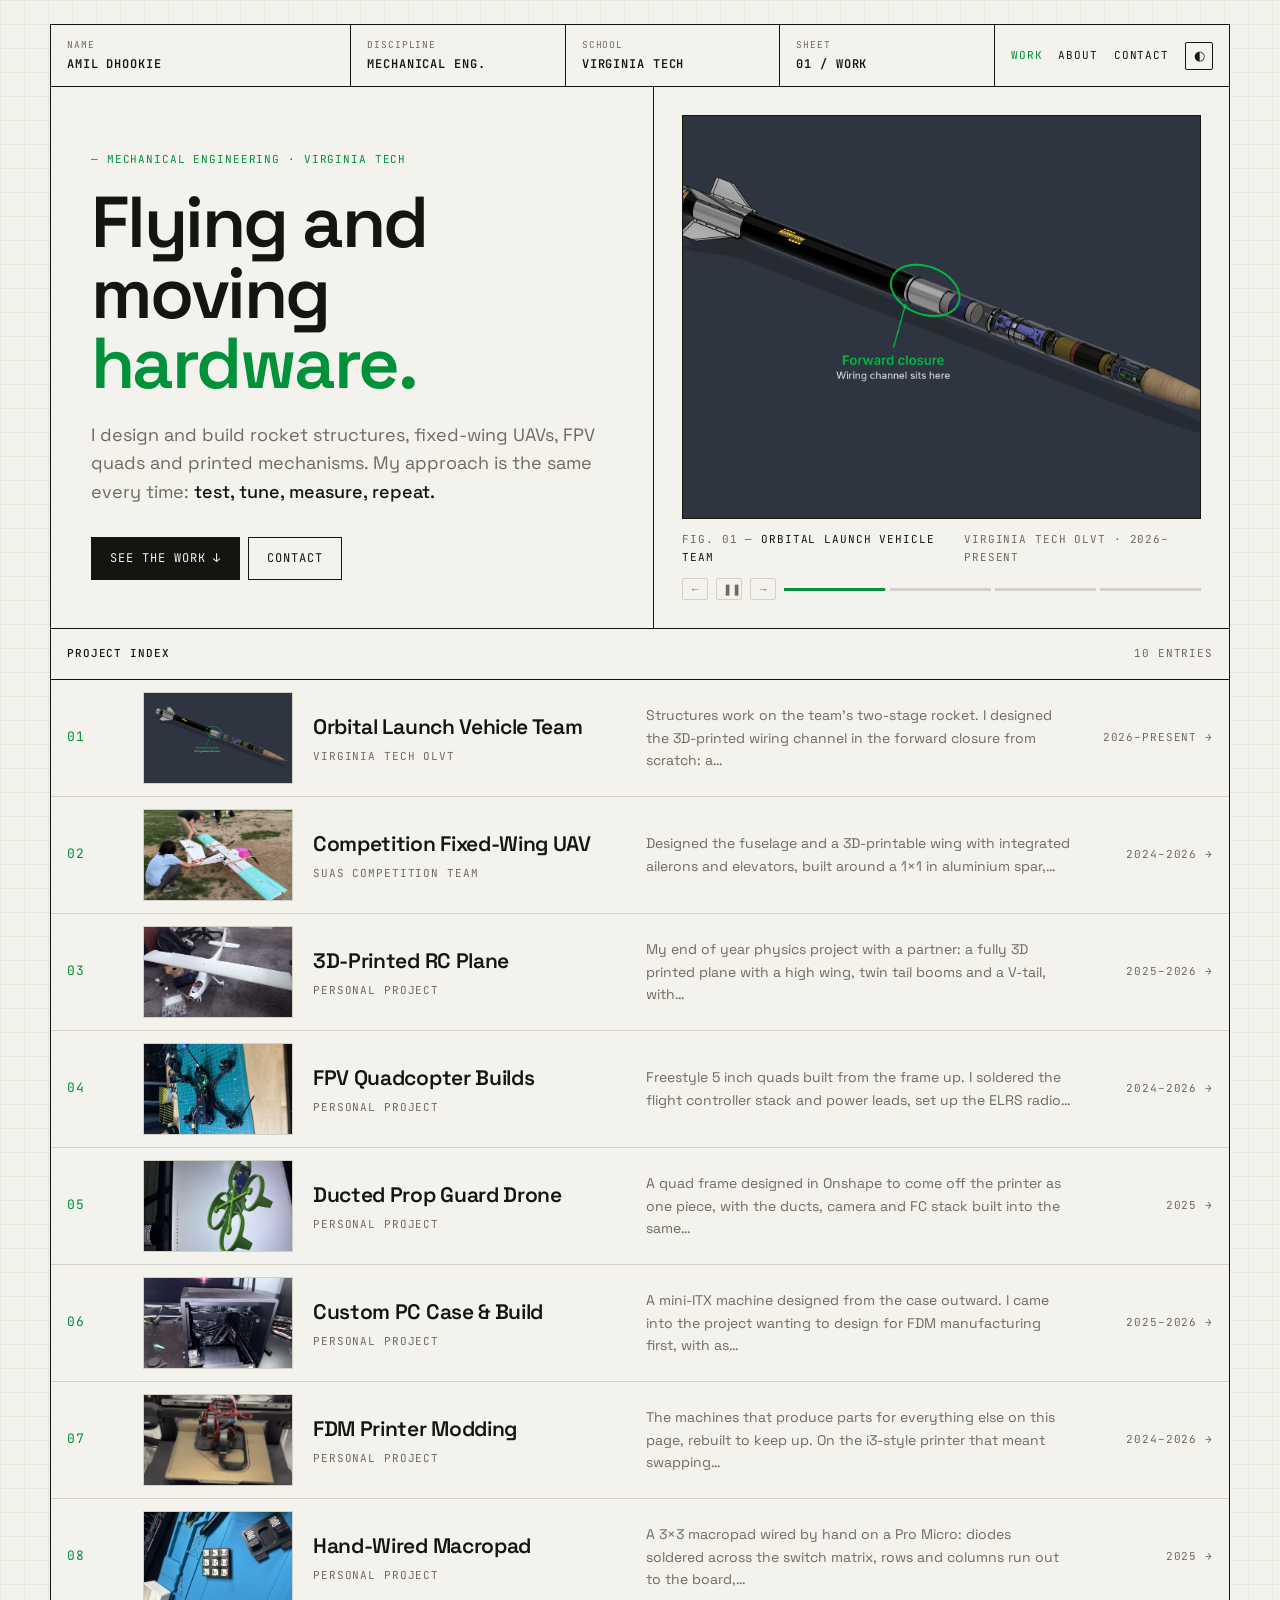
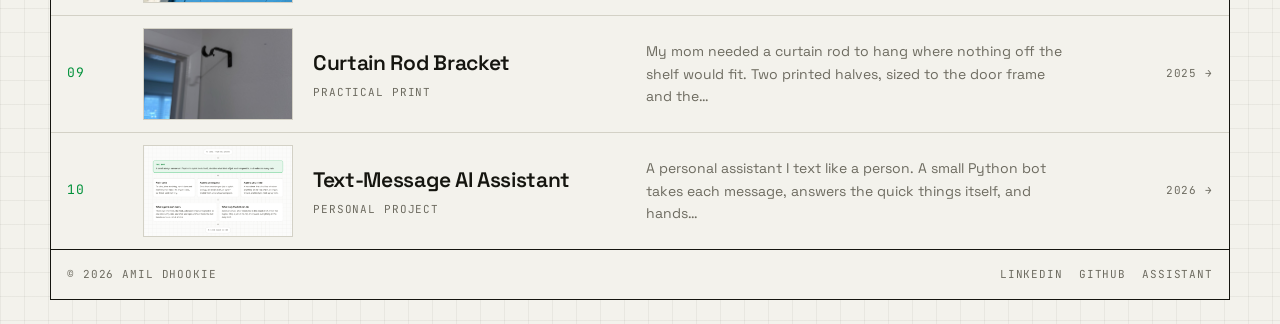
==== commit 9341391c: "Redesign the portfolio pages as an engineering drawing sheet New look for index, about and contact, " ====
--- a/index.html
+++ b/index.html
@@ -11,208 +11,51 @@
 <meta property="og:image" content="img/printed-rc-plane/printed-rc-plane-01-printed-plane-assembled.jpg">
 <link rel="preconnect" href="https://fonts.googleapis.com">
 <link rel="preconnect" href="https://fonts.gstatic.com" crossorigin>
-<link href="https://fonts.googleapis.com/css2?family=IBM+Plex+Mono:wght@400;500;600&family=Inter:wght@400;500;600;700&display=swap" rel="stylesheet">
+<link href="https://fonts.googleapis.com/css2?family=JetBrains+Mono:wght@400;500;600&family=Space+Grotesk:wght@400;500;600;700&display=swap" rel="stylesheet">
 <link rel="icon" href="favicon.svg" type="image/svg+xml">
 <link rel="icon" href="favicon.png" type="image/png" sizes="32x32">
 <link rel="apple-touch-icon" href="apple-touch-icon.png">
-<link rel="stylesheet" href="style.css">
+<link rel="stylesheet" href="portfolio.css">
 </head>
-<body>
-
-<nav>
-  <div class="wrap">
-    <a class="brand" href="index.html">amil<span>.</span>dhookie</a>
-    <a class="nl" href="index.html#work" aria-current="page">work</a>
-    <a class="nl" href="about.html">about</a>
-    <a class="nl" href="contact.html">contact</a>
-    <button id="theme" aria-label="Toggle color theme">◐</button>
-  </div>
-</nav>
-
-<header id="top">
-  <div class="wrap">
-    <div class="tag">Mechanical Engineering · Virginia Tech</div>
-    <h1>Amil Dhookie</h1>
-    <p class="lede">I design and build <strong>flying and moving hardware</strong>: rocket structures, fixed-wing UAVs, FPV quads, and printed mechanisms. My approach is the same every time: <strong>test, tune, measure, repeat</strong>.</p>
-    <div class="cta">
-      <a class="btn pri" href="#work">See the work</a>
-      <a class="btn" href="contact.html">Contact</a>
-      <a class="btn" href="https://www.linkedin.com/in/amildhookie">LinkedIn</a>
-      <a class="btn" href="https://github.com/Amil-3d">GitHub</a>
-    </div>
-  </div>
+<body data-page="home">
+<div class="sheet">
+<header class="tb m">
+  <a class="cell" href="index.html"><small>Name</small><b>Amil Dhookie</b></a>
+  <div class="hide-s"><small>Discipline</small><b>Mechanical Eng.</b></div>
+  <div class="hide-s"><small>School</small><b>Virginia Tech</b></div>
+  <div class="hide-s"><small>Sheet</small><b id="psheet">01 / Work</b></div>
+  <nav class="nav" aria-label="Main"><a href="index.html#work" aria-current="page">Work</a><a href="about.html">About</a><a href="contact.html">Contact</a><button id="theme" aria-label="Toggle color theme">◐</button></nav>
 </header>
 
-<section id="work">
-  <div class="wrap">
-    <div class="shead"><h2>Projects</h2><div class="rule"></div></div>
-    <div class="grid" id="projects"></div>
+<main>
+<section class="hero">
+  <div class="l">
+    <div class="m acc">— Mechanical Engineering · Virginia Tech</div>
+    <h1>Flying and moving <em>hardware.</em></h1>
+    <p class="lede">I design and build rocket structures, fixed-wing UAVs, FPV quads and printed mechanisms. My approach is the same every time: <b>test, tune, measure, repeat.</b></p>
+    <div class="cta"><a class="btn p" href="#work">See the work ↓</a><a class="btn" href="contact.html">Contact</a></div>
   </div>
+  <figure class="fig" id="fig" style="margin:0" aria-roledescription="carousel" aria-label="Featured projects">
+    <a class="ph" href="#work" aria-live="polite"><img class="on" src="img/printed-rc-plane/printed-rc-plane-01-printed-plane-assembled.jpg" alt="3D-printed RC plane, assembled"></a>
+    <figcaption class="cap m"><span id="figcap">Fig. 01 — 3D-printed RC plane</span><span id="figmeta" class="hide-xs"></span></figcaption>
+    <div class="ctl">
+      <button id="figprev" aria-label="Previous project">&larr;</button>
+      <button id="figpause" aria-label="Pause slideshow">❚❚</button>
+      <button id="fignext" aria-label="Next project">&rarr;</button>
+      <div class="ticks" aria-hidden="true"></div>
+    </div>
+  </figure>
 </section>
-
-<footer class="wrap">
+<section class="idx" id="work">
+  <div class="h m"><h2 class="m" style="margin:0;font-weight:500">Project index</h2><span class="muted" id="count"></span></div>
+  <div id="projects"></div>
+</section>
+</main>
+<footer class="foot m">
   <span>© <span id="yr">2026</span> Amil Dhookie</span>
-  <span>Built and hosted on GitHub Pages</span>
+  <nav aria-label="Footer"><a href="https://www.linkedin.com/in/amildhookie">LinkedIn</a><a href="https://github.com/Amil-3d">GitHub</a><a href="assistant.html">Assistant</a></nav>
 </footer>
-
-<div id="lb" role="dialog" aria-modal="true" aria-label="Photo viewer">
-  <img id="lbimg" alt="">
-  <div class="cap" id="lbcap"></div>
-  <button class="prev" id="lbprev" aria-label="Previous photo">&larr;</button>
-  <button class="next" id="lbnext" aria-label="Next photo">&rarr;</button>
-  <button class="close" id="lbclose" aria-label="Close viewer">&times;</button>
 </div>
-
-<script src="site.js"></script>
-<script>
-
-function esc(s){
-  return String(s == null ? '' : s)
-    .replace(/&/g,'&amp;').replace(/</g,'&lt;').replace(/>/g,'&gt;')
-    .replace(/"/g,'&quot;').replace(/'/g,'&#39;');
-}
-
-/* Media list for one project: images (and a video, if there is one) as slides.
-   Accepts either the newer "images" array or a single legacy "image" string. */
-function mediaOf(p){
-  var out = [];
-  var imgs = p.images;
-  if(!imgs && p.image){ imgs = [p.image]; }
-  (imgs || []).forEach(function(it){
-    var src = typeof it === 'string' ? it : it.src;
-    if(!src){ return; }
-    out.push({ type:'image', src:src, alt:(typeof it === 'string' ? p.title : (it.alt || p.title)) });
-  });
-  if(p.video && p.video.src){
-    out.push({
-      type:'video', src:p.video.src,
-      poster:p.video.poster || '',
-      alt:(p.video.label || 'Video') + ' — ' + p.title
-    });
-  }
-  return out;
-}
-
-var MEDIA = [];   // MEDIA[cardIndex] = slides for that card
-
-function slideHTML(m){
-  if(m.type === 'video'){
-    return '<video controls preload="metadata"' +
-      (m.poster ? ' poster="' + esc(m.poster) + '"' : '') +
-      '><source src="' + esc(m.src) + '" type="video/mp4">Your browser cannot play this video.</video>';
-  }
-  return '<img src="' + esc(m.src) + '" alt="' + esc(m.alt) + '" loading="lazy">' +
-    '<button class="open" aria-label="View larger"></button>' +
-    '<span class="badge">Click to enlarge</span>';
-}
-
-function cardHTML(p, ci){
-  var slides = MEDIA[ci];
-  var media;
-  if(!slides.length){
-    media = '<div class="media"><div class="stage empty">[ add photos: set "images" in projects.json ]</div></div>';
-  } else {
-    var strip = slides.length > 1
-      ? '<div class="strip" role="tablist">' + slides.map(function(m, i){
-          var thumbSrc = m.type === 'video' ? m.poster : m.src;
-          return '<button data-card="' + ci + '" data-i="' + i + '" aria-current="' + (i === 0) + '" ' +
-            'aria-label="' + esc(m.alt) + '">' +
-            (thumbSrc ? '<img src="' + esc(thumbSrc) + '" alt="" loading="lazy">' : '') +
-            (m.type === 'video' ? '<span class="play">&#9654;</span>' : '') +
-            '</button>';
-        }).join('') + '</div>'
-      : '';
-    media = '<div class="media"><div class="stage" data-stage="' + ci + '">' +
-      slideHTML(slides[0]) + '</div>' + strip + '</div>';
-  }
-
-  var chips = (p.tags || []).map(function(t){ return '<span class="chip">' + esc(t) + '</span>'; }).join('');
-  var more = p.link ? '<a class="more" href="' + esc(p.link) + '">More on this project &rarr;</a>' : '';
-  var cls = 'card' + (p.featured ? ' wide' : '') + (p.size === 'small' ? ' small' : '');
-
-  return '<article class="' + cls + '">' + media +
-    '<div class="body"><h3>' + esc(p.title) + '</h3>' +
-    '<div class="role">' + esc(p.role) + '</div>' +
-    '<p>' + esc(p.summary) + '</p>' +
-    '<div class="chips">' + chips + '</div>' + more +
-    '</div></article>';
-}
-
-/* ---- lightbox ---- */
-var lb = document.getElementById('lb'), lbimg = document.getElementById('lbimg'),
-    lbcap = document.getElementById('lbcap');
-var lbCard = 0, lbIndex = 0;
-
-function lbPhotos(ci){
-  return MEDIA[ci].filter(function(m){ return m.type === 'image'; });
-}
-function lbShow(){
-  var list = lbPhotos(lbCard);
-  if(!list.length){ return; }
-  if(lbIndex < 0){ lbIndex = list.length - 1; }
-  if(lbIndex >= list.length){ lbIndex = 0; }
-  var m = list[lbIndex];
-  lbimg.src = m.src;
-  lbimg.alt = m.alt;
-  lbcap.textContent = m.alt + '  (' + (lbIndex + 1) + '/' + list.length + ')';
-}
-function lbOpen(ci, src){
-  lbCard = ci;
-  var list = lbPhotos(ci);
-  lbIndex = 0;
-  list.forEach(function(m, i){ if(m.src === src){ lbIndex = i; } });
-  lb.classList.add('on');
-  document.body.style.overflow = 'hidden';
-  lbShow();
-}
-function lbClose(){
-  lb.classList.remove('on');
-  lbimg.src = '';
-  document.body.style.overflow = '';
-}
-document.getElementById('lbclose').addEventListener('click', lbClose);
-document.getElementById('lbprev').addEventListener('click', function(e){ e.stopPropagation(); lbIndex--; lbShow(); });
-document.getElementById('lbnext').addEventListener('click', function(e){ e.stopPropagation(); lbIndex++; lbShow(); });
-lb.addEventListener('click', function(e){ if(e.target === lb || e.target === lbimg){ lbClose(); } });
-document.addEventListener('keydown', function(e){
-  if(!lb.classList.contains('on')){ return; }
-  if(e.key === 'Escape'){ lbClose(); }
-  if(e.key === 'ArrowLeft'){ lbIndex--; lbShow(); }
-  if(e.key === 'ArrowRight'){ lbIndex++; lbShow(); }
-});
-
-/* ---- wiring ---- */
-function wire(container){
-  container.addEventListener('click', function(e){
-    var thumb = e.target.closest('.strip button');
-    if(thumb){
-      var ci = +thumb.getAttribute('data-card'), i = +thumb.getAttribute('data-i');
-      var strip = thumb.parentNode;
-      strip.querySelectorAll('button').forEach(function(b){ b.setAttribute('aria-current', b === thumb); });
-      var stage = strip.parentNode.querySelector('.stage');
-      stage.innerHTML = slideHTML(MEDIA[ci][i]);
-      return;
-    }
-    var opener = e.target.closest('.stage .open');
-    if(opener){
-      var st = opener.closest('.stage');
-      lbOpen(+st.getAttribute('data-stage'), st.querySelector('img').getAttribute('src'));
-    }
-  });
-}
-
-fetch('projects.json')
-  .then(function(r){ return r.json(); })
-  .then(function(list){
-    MEDIA = list.map(mediaOf);
-    var host = document.getElementById('projects');
-    host.innerHTML = list.map(cardHTML).join('');
-    wire(host);
-  })
-  .catch(function(){
-    document.getElementById('projects').innerHTML =
-      '<p style="font-family:var(--mono);font-size:13px;color:var(--ink-3)">Projects load from projects.json — view this page over http, not by double-clicking the file.</p>';
-  });
-</script>
+<script src="portfolio.js"></script>
 </body>
 </html>
--- a/portfolio.css
+++ b/portfolio.css
@@ -0,0 +1,199 @@
+/* Portfolio pages (index, project, about, contact).
+   The Assistant pages keep using style.css; this file is only for the portfolio.
+   Tokens are documented in docs/design-tokens.md once the look is settled. */
+:root{
+  --bg:#f3f2ec; --surface:#fbfaf6; --text:#15150f; --muted:#6d6b60;
+  --line:#15150f; --hair:#d3d1c6; --accent:#00913a; --accent-soft:#e3f1e6; --on-accent:#ffffff;
+  --danger:#c2410c; --grid:rgba(21,21,15,.05);
+  --sans:'Space Grotesk',system-ui,-apple-system,'Segoe UI',sans-serif;
+  --mono:'JetBrains Mono',ui-monospace,SFMono-Regular,Menlo,monospace;
+  --radius:0px; --radius-sm:2px;
+  --s1:4px; --s2:8px; --s3:12px; --s4:16px; --s5:24px; --s6:32px; --s7:48px; --s8:64px;
+  --rule:1.5px;
+}
+@media (prefers-color-scheme: dark){
+  :root:not([data-theme="light"]){
+    --bg:#0d0f0e; --surface:#141716; --text:#eceade; --muted:#8c8a7e;
+    --line:#eceade; --hair:#2a2d2a; --accent:#2fd968; --accent-soft:#12251a; --on-accent:#06140b;
+    --danger:#ff7a45; --grid:rgba(236,234,222,.045);
+  }
+}
+:root[data-theme="dark"]{
+  --bg:#0d0f0e; --surface:#141716; --text:#eceade; --muted:#8c8a7e;
+  --line:#eceade; --hair:#2a2d2a; --accent:#2fd968; --accent-soft:#12251a; --on-accent:#06140b;
+  --danger:#ff7a45; --grid:rgba(236,234,222,.045);
+}
+
+*{box-sizing:border-box}
+html{scroll-behavior:smooth}
+body{
+  margin:0; background:var(--bg); color:var(--text);
+  font:16px/1.6 var(--sans); -webkit-font-smoothing:antialiased;
+  background-image:linear-gradient(var(--grid) 1px,transparent 1px),linear-gradient(90deg,var(--grid) 1px,transparent 1px);
+  background-size:24px 24px;
+}
+a{color:inherit}
+img{max-width:100%;display:block}
+.m{font-family:var(--mono);font-size:11px;letter-spacing:.08em;text-transform:uppercase}
+.muted{color:var(--muted)}
+.acc{color:var(--accent)}
+:focus-visible{outline:2px solid var(--accent);outline-offset:2px}
+
+/* the sheet: one bordered drawing per page */
+.sheet{max-width:1180px;margin:var(--s5) auto;border:var(--rule) solid var(--line);background:var(--bg)}
+@media(max-width:1228px){.sheet{margin:var(--s5) var(--s4)}}
+@media(max-width:620px){.sheet{margin:0;border-left:0;border-right:0;border-top:0}}
+
+/* title block nav */
+.tb{display:grid;grid-template-columns:1.4fr 1fr 1fr 1fr auto;border-bottom:var(--rule) solid var(--line)}
+.tb>*{padding:var(--s3) var(--s4);border-right:1px solid var(--line);min-width:0}
+.tb>*:last-child{border-right:0}
+.tb small{display:block;color:var(--muted);font-size:9.5px;margin-bottom:3px}
+.tb b{font-weight:600;font-size:12px;white-space:nowrap}
+.tb a.cell{text-decoration:none}
+.tb .nav{display:flex;gap:var(--s4);align-items:center}
+.tb .nav a{text-decoration:none;color:var(--text)}
+.tb .nav a:hover,.tb .nav a[aria-current="page"]{color:var(--accent)}
+#theme{border:1px solid var(--line);background:none;color:var(--text);width:28px;height:28px;cursor:pointer;font-size:13px;line-height:1;display:grid;place-items:center;border-radius:var(--radius-sm)}
+#theme:hover{color:var(--accent);border-color:var(--accent)}
+@media(max-width:900px){.tb{grid-template-columns:1fr auto}.tb .hide-s{display:none}}
+@media(max-width:420px){.tb .nav{gap:var(--s3)}}
+
+/* buttons */
+.btn{display:inline-block;font-family:var(--mono);font-size:12px;letter-spacing:.08em;text-transform:uppercase;text-decoration:none;
+  border:var(--rule) solid var(--line);padding:11px 18px;color:var(--text);background:transparent;border-radius:var(--radius);transition:background .15s,color .15s}
+.btn:hover{background:var(--text);color:var(--bg)}
+.btn.p{background:var(--text);color:var(--bg)}
+.btn.p:hover{background:var(--accent);border-color:var(--accent);color:var(--on-accent)}
+.cta{display:flex;flex-wrap:wrap;gap:var(--s2)}
+
+/* home hero */
+.hero{display:grid;grid-template-columns:1.05fr 1fr;border-bottom:var(--rule) solid var(--line)}
+.hero .l{padding:var(--s8) 40px var(--s7);border-right:1px solid var(--line)}
+h1{font-size:clamp(44px,6.4vw,72px);line-height:.98;letter-spacing:-.035em;margin:18px 0 22px;font-weight:600}
+h1 em{font-style:normal;color:var(--accent)}
+.lede{font-size:18px;color:var(--muted);max-width:44ch;margin:0 0 30px}
+.lede b{color:var(--text);font-weight:500}
+@media(max-width:820px){.hero{grid-template-columns:1fr}.hero .l{border-right:0;border-bottom:1px solid var(--line);padding:var(--s7) var(--s5)}}
+
+/* rotating figure */
+.fig{padding:28px;display:flex;flex-direction:column;gap:var(--s3);min-width:0}
+.fig .ph{position:relative;flex:1;min-height:340px;background:var(--surface);border:1px solid var(--line);overflow:hidden;display:block}
+.fig .ph img{position:absolute;inset:0;width:100%;height:100%;object-fit:cover;opacity:0;transition:opacity .9s ease}
+.fig .ph img.on{opacity:1}
+.fig .cap{display:flex;justify-content:space-between;gap:var(--s4);color:var(--muted)}
+.fig .cap a{text-decoration:none;color:var(--text)}
+.fig .cap a:hover{color:var(--accent)}
+.fig .ctl{display:flex;align-items:center;gap:var(--s2)}
+.fig .ctl button{background:none;border:1px solid var(--hair);color:var(--muted);width:26px;height:22px;cursor:pointer;font-size:11px;line-height:1;border-radius:var(--radius-sm)}
+.fig .ctl button:hover{border-color:var(--line);color:var(--text)}
+.fig .ticks{display:flex;gap:4px;flex:1}
+.fig .ticks i{flex:1;height:3px;background:var(--hair);position:relative;overflow:hidden}
+.fig .ticks i.on::after{content:"";position:absolute;inset:0;background:var(--accent);transform-origin:left;animation:tick var(--dur,6s) linear forwards}
+.fig.paused .ticks i.on::after{animation-play-state:paused}
+.fig .ticks i.done{background:var(--muted)}
+@keyframes tick{from{transform:scaleX(0)}to{transform:scaleX(1)}}
+@media(max-width:820px){.fig{padding:var(--s4)}.fig .ph{min-height:0;aspect-ratio:4/3}}
+
+/* project index */
+.idx .h{display:flex;justify-content:space-between;padding:var(--s4);border-bottom:1px solid var(--line)}
+.row{display:grid;grid-template-columns:56px 150px 1.1fr 1.5fr 120px;align-items:center;gap:20px;padding:0 var(--s4);
+  border-bottom:1px solid var(--hair);text-decoration:none;transition:background .15s}
+.row:last-child{border-bottom:0}
+.row:hover{background:var(--surface)}
+.row:hover h3{color:var(--accent)}
+.row .n{color:var(--accent);font-size:13px}
+.row img{width:150px;height:92px;object-fit:cover;margin:var(--s3) 0;border:1px solid var(--hair);background:var(--surface)}
+.row h3{margin:0 0 4px;font-size:21px;font-weight:600;letter-spacing:-.015em;transition:color .15s}
+.row p{margin:0;color:var(--muted);font-size:14px}
+.row .y{text-align:right;color:var(--muted)}
+@media(max-width:900px){
+  .row{grid-template-columns:40px 110px 1fr;gap:var(--s4)}
+  .row img{width:110px;height:76px}
+  .row p,.row .y{display:none}
+}
+@media(max-width:480px){.row{grid-template-columns:28px 84px 1fr;gap:var(--s3)}.row img{width:84px;height:62px}.row h3{font-size:17px}}
+
+/* page header (project, about, contact) */
+.ph-head{display:grid;grid-template-columns:96px 1fr;border-bottom:var(--rule) solid var(--line)}
+.ph-head .no{border-right:1px solid var(--line);padding:var(--s7) 0;text-align:center;color:var(--accent);font-size:14px}
+.ph-head .t{padding:var(--s7) 40px 40px}
+.ph-head h1{font-size:clamp(36px,5vw,56px);margin:var(--s3) 0 var(--s3)}
+.crumb{text-decoration:none;color:var(--muted)}
+.crumb:hover{color:var(--accent)}
+@media(max-width:620px){.ph-head{grid-template-columns:1fr}.ph-head .no{display:none}.ph-head .t{padding:var(--s6) var(--s5)}}
+
+/* project page */
+.proj{display:grid;grid-template-columns:1.35fr 1fr;border-bottom:var(--rule) solid var(--line)}
+.proj .gal{padding:28px;border-right:1px solid var(--line);min-width:0}
+.proj .txt{padding:28px 32px;min-width:0}
+.proj .txt p{margin:0 0 var(--s5);font-size:17px}
+@media(max-width:860px){.proj{grid-template-columns:1fr}.proj .gal{border-right:0;border-bottom:1px solid var(--line);padding:var(--s4)}.proj .txt{padding:var(--s5)}}
+.stage{position:relative;aspect-ratio:4/3;background:var(--surface);border:1px solid var(--line);overflow:hidden}
+.stage img,.stage video{width:100%;height:100%;object-fit:contain;display:block;background:var(--surface)}
+.stage .open{position:absolute;inset:0;width:100%;height:100%;border:0;background:none;cursor:zoom-in;padding:0}
+.gcap{display:flex;justify-content:space-between;gap:var(--s4);margin:var(--s3) 0;color:var(--muted);text-transform:none;letter-spacing:0;font-size:12px}
+.strip{display:flex;gap:6px;overflow-x:auto;padding-bottom:4px;scrollbar-width:thin}
+.strip button{flex:0 0 auto;width:72px;height:52px;padding:0;border:1px solid var(--hair);background:var(--surface);cursor:pointer;opacity:.55;position:relative;border-radius:var(--radius-sm);overflow:hidden}
+.strip button img{width:100%;height:100%;object-fit:cover}
+.strip button:hover{opacity:.85}
+.strip button[aria-current="true"]{opacity:1;border-color:var(--accent);outline:1px solid var(--accent)}
+.strip .play{position:absolute;inset:0;display:grid;place-items:center;color:#fff;font-size:13px;background:rgba(0,0,0,.35)}
+.spec{width:100%;border-collapse:collapse;margin:0 0 var(--s5)}
+.spec th,.spec td{text-align:left;vertical-align:top;padding:10px 0;border-top:1px solid var(--hair)}
+.spec th{width:96px;color:var(--muted);font-weight:400}
+.spec tr:last-child th,.spec tr:last-child td{border-bottom:1px solid var(--hair)}
+.chips{display:flex;flex-wrap:wrap;gap:6px}
+.chip{font-family:var(--mono);font-size:11px;border:1px solid var(--hair);padding:3px 8px;color:var(--text);border-radius:var(--radius-sm)}
+.pn{display:grid;grid-template-columns:1fr 1fr}
+.pn a{padding:var(--s5) var(--s4);text-decoration:none;display:block;transition:background .15s}
+.pn a:hover{background:var(--surface)}
+.pn a:hover b{color:var(--accent)}
+.pn a+a{border-left:1px solid var(--line);text-align:right}
+.pn b{display:block;font-size:19px;font-weight:600;margin-top:4px;letter-spacing:-.01em}
+.empty{padding:var(--s7) var(--s5);color:var(--muted)}
+
+/* about */
+.about{display:grid;grid-template-columns:1.4fr 1fr}
+.about>div{padding:40px}
+.about>div+div{border-left:1px solid var(--line)}
+.about p{margin:0 0 var(--s5);font-size:18px;max-width:52ch}
+.skills{margin:0}
+.skills dt{margin:0 0 4px;color:var(--muted)}
+.skills dd{margin:0 0 var(--s5);font-size:16px}
+@media(max-width:760px){.about{grid-template-columns:1fr}.about>div{padding:var(--s5)}.about>div+div{border-left:0;border-top:1px solid var(--line)}}
+
+/* contact */
+.clist{list-style:none;margin:0;padding:0}
+.clist li{border-bottom:1px solid var(--hair)}
+.clist a{display:grid;grid-template-columns:160px 1fr auto;gap:var(--s4);align-items:baseline;padding:22px 40px;text-decoration:none;transition:background .15s}
+.clist a:hover{background:var(--surface)}
+.clist a:hover .v{color:var(--accent)}
+.clist .v{font-size:20px;font-weight:500;word-break:break-word}
+.note{padding:var(--s5) 40px;margin:0;color:var(--muted);border-bottom:1px solid var(--hair)}
+@media(max-width:620px){.clist a{grid-template-columns:1fr auto;padding:18px var(--s5)}.clist .k{grid-column:1/-1}.note{padding:var(--s4) var(--s5)}}
+
+/* footer */
+.foot{display:flex;justify-content:space-between;flex-wrap:wrap;gap:var(--s3);padding:var(--s4);border-top:var(--rule) solid var(--line);color:var(--muted)}
+.foot a{text-decoration:none;color:var(--muted)}
+.foot a:hover{color:var(--accent)}
+.foot nav{display:flex;gap:var(--s4)}
+
+/* lightbox */
+#lb{position:fixed;inset:0;z-index:100;background:rgba(8,9,8,.94);display:none;place-items:center}
+#lb.on{display:grid}
+#lb img{max-width:min(1300px,92vw);max-height:82vh;object-fit:contain}
+#lb .cap{position:absolute;left:0;right:0;bottom:24px;text-align:center;color:#d8d6cd;padding:0 60px}
+#lb button{position:absolute;background:rgba(255,255,255,.06);border:1px solid rgba(255,255,255,.3);color:#fff;cursor:pointer;font-size:18px;width:44px;height:44px;display:grid;place-items:center}
+#lb button:hover{background:rgba(255,255,255,.16)}
+#lb .prev{left:16px;top:50%;transform:translateY(-50%)}
+#lb .next{right:16px;top:50%;transform:translateY(-50%)}
+#lb .close{right:16px;top:16px}
+
+@media (prefers-reduced-motion: reduce){
+  html{scroll-behavior:auto}
+  .fig .ph img{transition:none}
+  .fig .ticks i.on::after{animation:none;transform:none}
+  .row,.btn{transition:none}
+}
+@media(max-width:560px){.hide-xs{display:none}}
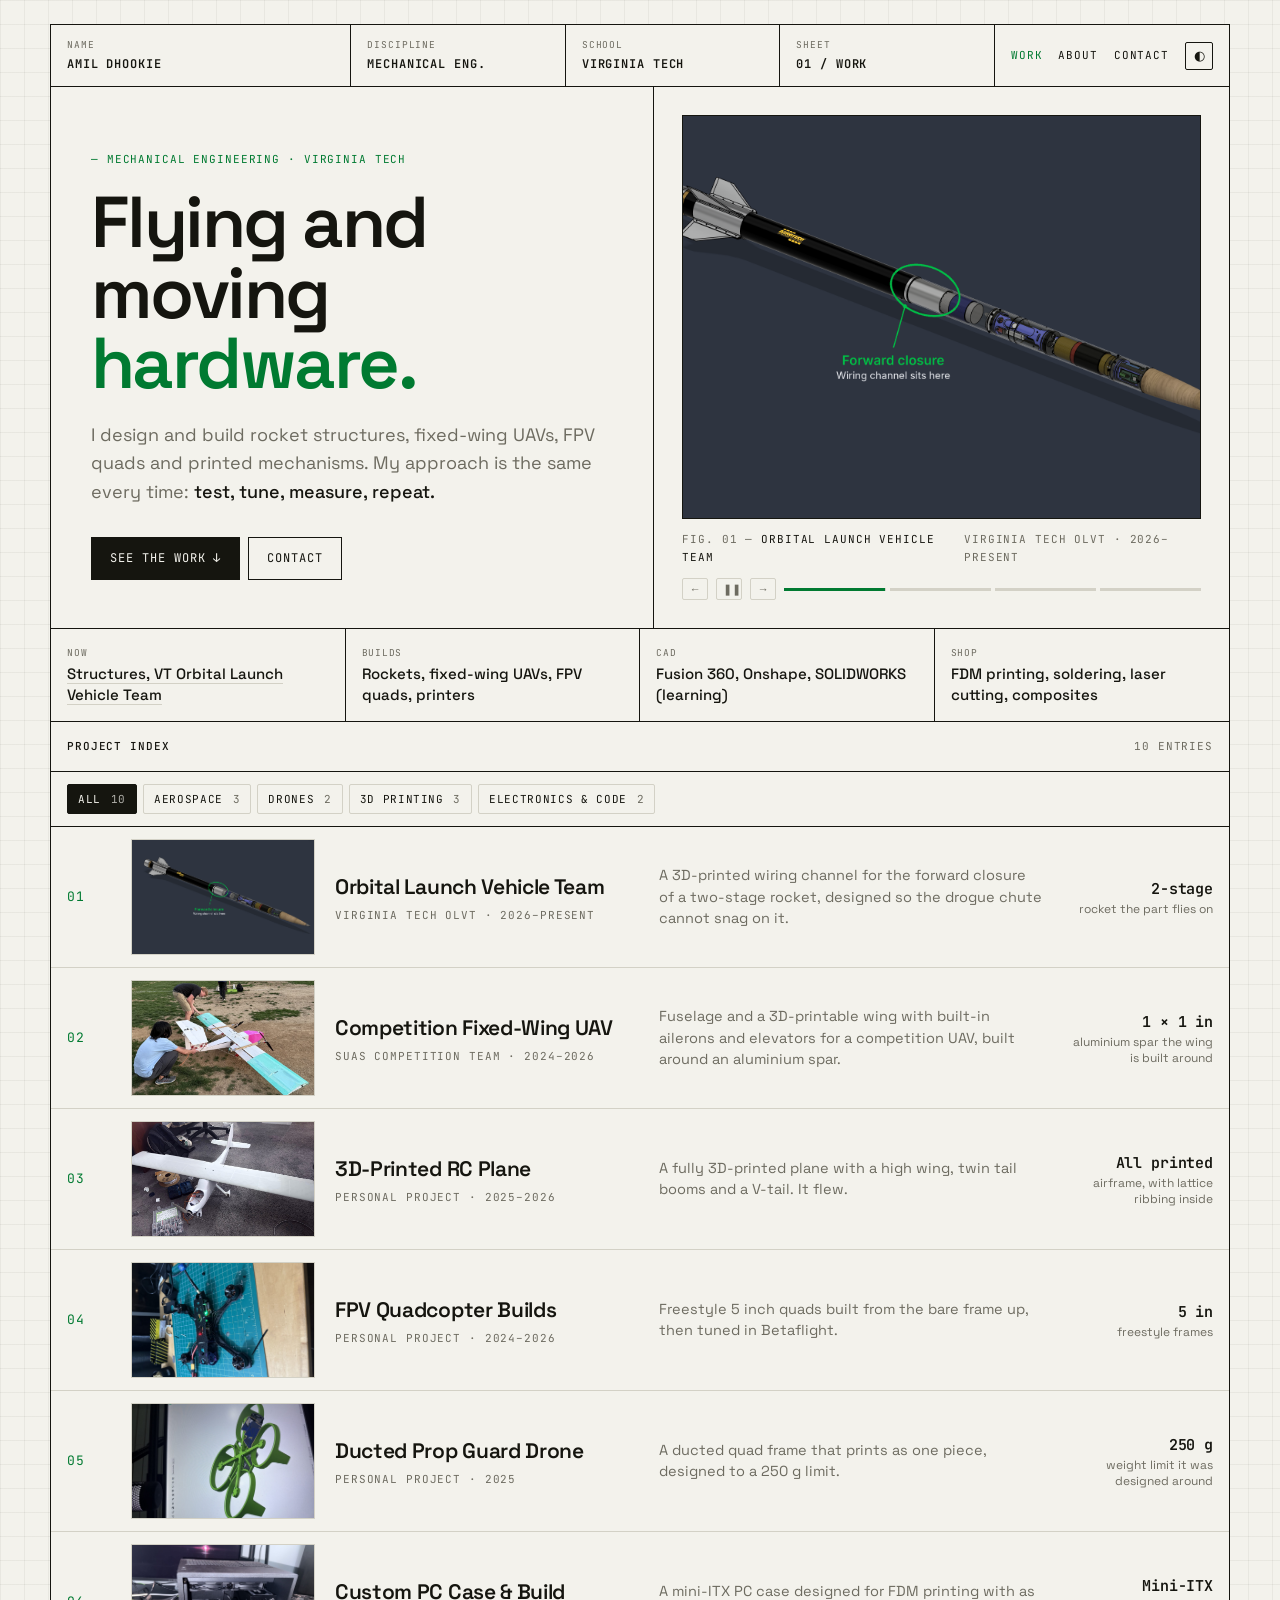
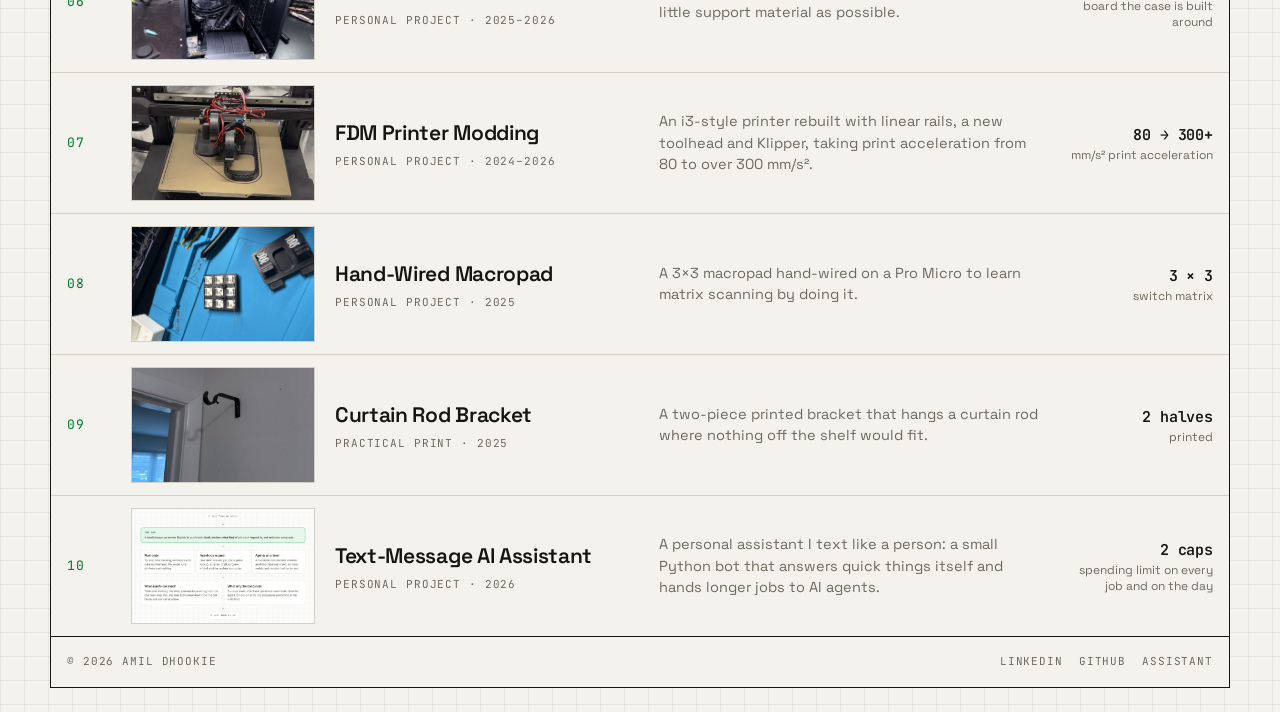
==== commit b494be63: "Portfolio: case-study project pages, index filters, skills with evidence Home: at-a-glance strip, ar" ====
--- a/index.html
+++ b/index.html
@@ -8,7 +8,17 @@
 <meta property="og:title" content="Amil Dhookie — Mechanical Engineering">
 <meta property="og:description" content="Rocket structures, UAV systems, FPV drones, 3D printing, and design for manufacture.">
 <meta property="og:type" content="website">
-<meta property="og:image" content="img/printed-rc-plane/printed-rc-plane-01-printed-plane-assembled.jpg">
+<meta property="og:url" content="https://amil-3d.github.io/">
+<meta property="og:image" content="https://amil-3d.github.io/img/printed-rc-plane/printed-rc-plane-01-printed-plane-assembled.jpg">
+<meta name="twitter:card" content="summary_large_image">
+<script type="application/ld+json">
+{"@context":"https://schema.org","@type":"Person","name":"Amil Dhookie","url":"https://amil-3d.github.io/",
+ "jobTitle":"Mechanical engineering student","affiliation":{"@type":"CollegeOrUniversity","name":"Virginia Tech"},
+ "sameAs":["https://www.linkedin.com/in/amildhookie","https://github.com/Amil-3d"]}
+</script>
+<link rel="canonical" href="https://amil-3d.github.io/">
+<meta name="theme-color" content="#f3f2ec" media="(prefers-color-scheme: light)">
+<meta name="theme-color" content="#0d0f0e" media="(prefers-color-scheme: dark)">
 <link rel="preconnect" href="https://fonts.googleapis.com">
 <link rel="preconnect" href="https://fonts.gstatic.com" crossorigin>
 <link href="https://fonts.googleapis.com/css2?family=JetBrains+Mono:wght@400;500;600&family=Space+Grotesk:wght@400;500;600;700&display=swap" rel="stylesheet">
@@ -18,6 +28,7 @@
 <link rel="stylesheet" href="portfolio.css">
 </head>
 <body data-page="home">
+<a class="skip" href="#main">Skip to content</a>
 <div class="sheet">
 <header class="tb m">
   <a class="cell" href="index.html"><small>Name</small><b>Amil Dhookie</b></a>
@@ -27,7 +38,7 @@
   <nav class="nav" aria-label="Main"><a href="index.html#work" aria-current="page">Work</a><a href="about.html">About</a><a href="contact.html">Contact</a><button id="theme" aria-label="Toggle color theme">◐</button></nav>
 </header>
 
-<main>
+<main id="main">
 <section class="hero">
   <div class="l">
     <div class="m acc">— Mechanical Engineering · Virginia Tech</div>
@@ -46,8 +57,15 @@
     </div>
   </figure>
 </section>
+<dl class="glance" aria-label="At a glance">
+  <div><dt>Now</dt><dd><a href="project.html?p=orbital-launch-vehicle-team">Structures, VT Orbital Launch Vehicle Team</a></dd></div>
+  <div><dt>Builds</dt><dd>Rockets, fixed-wing UAVs, FPV quads, printers</dd></div>
+  <div><dt>CAD</dt><dd>Fusion 360, Onshape, SOLIDWORKS (learning)</dd></div>
+  <div><dt>Shop</dt><dd>FDM printing, soldering, laser cutting, composites</dd></div>
+</dl>
 <section class="idx" id="work">
   <div class="h m"><h2 class="m" style="margin:0;font-weight:500">Project index</h2><span class="muted" id="count"></span></div>
+  <div class="flt" id="filters" role="group" aria-label="Filter projects by area"></div>
   <div id="projects"></div>
 </section>
 </main>
--- a/portfolio.css
+++ b/portfolio.css
@@ -1,9 +1,9 @@
 /* Portfolio pages (index, project, about, contact).
    The Assistant pages keep using style.css; this file is only for the portfolio.
-   Tokens are documented in docs/design-tokens.md once the look is settled. */
+   The tokens below are documented in docs/design-tokens.md; keep the two in step. */
 :root{
   --bg:#f3f2ec; --surface:#fbfaf6; --text:#15150f; --muted:#6d6b60;
-  --line:#15150f; --hair:#d3d1c6; --accent:#00913a; --accent-soft:#e3f1e6; --on-accent:#ffffff;
+  --line:#15150f; --hair:#d3d1c6; --accent:#007a31; --accent-soft:#e3f1e6; --on-accent:#ffffff;
   --danger:#c2410c; --grid:rgba(21,21,15,.05);
   --sans:'Space Grotesk',system-ui,-apple-system,'Segoe UI',sans-serif;
   --mono:'JetBrains Mono',ui-monospace,SFMono-Regular,Menlo,monospace;
@@ -197,3 +197,120 @@
   .row,.btn{transition:none}
 }
 @media(max-width:560px){.hide-xs{display:none}}
+
+/* ===== Additions: at-a-glance strip, index filters, case-study pieces, print =====
+   Everything below is new class names or portfolio-only overrides (.row, .chip links),
+   so the Assistant page, which also loads this file, is not affected. */
+
+/* skip link */
+.skip{position:absolute;left:-9999px;top:0;z-index:200;background:var(--text);color:var(--bg);padding:10px 14px;font-family:var(--mono);font-size:12px}
+.skip:focus{left:8px;top:8px}
+
+/* at a glance: a row of labelled cells under the hero */
+.glance{display:grid;grid-template-columns:repeat(4,1fr);margin:0;border-bottom:var(--rule) solid var(--line)}
+.glance>div{padding:var(--s4);border-right:1px solid var(--line);min-width:0}
+.glance>div:last-child{border-right:0}
+.glance dt{font-family:var(--mono);font-size:9.5px;letter-spacing:.08em;text-transform:uppercase;color:var(--muted);margin:0 0 4px}
+.glance dd{margin:0;font-size:15px;font-weight:500;line-height:1.35}
+.glance a{text-decoration:none;border-bottom:1px solid var(--hair)}
+.glance a:hover{color:var(--accent);border-color:var(--accent)}
+@media(max-width:820px){.glance{grid-template-columns:1fr 1fr}.glance>div:nth-child(2){border-right:0}.glance>div:nth-child(-n+2){border-bottom:1px solid var(--line)}}
+
+/* index filters */
+.flt{display:flex;flex-wrap:wrap;gap:6px;padding:var(--s3) var(--s4);border-bottom:1px solid var(--line)}
+.flt button{font-family:var(--mono);font-size:11px;letter-spacing:.06em;text-transform:uppercase;cursor:pointer;
+  background:none;color:var(--text);border:1px solid var(--hair);padding:7px 10px;border-radius:var(--radius-sm);transition:background .15s,color .15s,border-color .15s}
+.flt button i{font-style:normal;color:var(--muted);margin-left:2px}
+.flt button:hover{border-color:var(--line)}
+.flt button[aria-pressed="true"]{background:var(--text);color:var(--bg);border-color:var(--text)}
+.flt button[aria-pressed="true"] i{color:inherit;opacity:.7}
+.flt .tagf{background:var(--accent-soft);border-color:var(--accent);color:var(--accent)}
+
+/* index rows: bigger photo, one-line brief, one key fact */
+.row{grid-template-columns:44px 184px 1.15fr 1.45fr 150px}
+.row img{width:184px;height:116px}
+.row .ti .m{margin-top:2px}
+.row p{font-size:14.5px;line-height:1.5}
+.row .fact{text-align:right;min-width:0}
+.row .fact b{display:block;font-family:var(--mono);font-size:15px;font-weight:600;letter-spacing:-.01em;color:var(--text);white-space:nowrap}
+.row .fact span{display:block;font-size:12px;line-height:1.35;color:var(--muted)}
+@media(max-width:1020px){.row{grid-template-columns:40px 150px 1fr 1.3fr}.row img{width:150px;height:96px}.row .fact{display:none}}
+@media(max-width:900px){
+  .row{grid-template-columns:32px 120px 1fr;gap:var(--s4);align-items:start;padding-top:var(--s3);padding-bottom:var(--s3)}
+  .row img{width:120px;height:84px;margin:0}
+  .row .n{padding-top:2px}
+  .row p{display:block;grid-column:3;font-size:13.5px;margin-top:-8px}
+}
+@media(max-width:480px){
+  .row{grid-template-columns:96px 1fr;gap:var(--s3)}
+  .row .n{display:none}
+  .row img{width:96px;height:72px}
+  .row p{grid-column:1/-1;margin-top:0}
+}
+.idx .empty{margin:0}
+
+/* project page: outcome line, key facts, what-I-did list */
+.brief{font-size:19px;line-height:1.45;color:var(--muted);max-width:62ch;margin:var(--s4) 0 0}
+.kf{display:flex;flex-wrap:wrap;margin:0;border-bottom:var(--rule) solid var(--line)}
+.kf>div{flex:1 1 200px;padding:var(--s4) var(--s5);border-right:1px solid var(--line);display:flex;flex-direction:column-reverse;min-width:0}
+.kf>div:last-child{border-right:0}
+.kf dd{margin:0;font-family:var(--mono);font-size:clamp(22px,2.6vw,30px);font-weight:600;letter-spacing:-.02em;line-height:1.15;color:var(--accent)}
+.kf dt{font-size:13.5px;color:var(--muted);margin-top:4px}
+@media(max-width:620px){.kf>div{flex-basis:100%;border-right:0;border-bottom:1px solid var(--hair);padding:var(--s3) var(--s5)}.kf>div:last-child{border-bottom:0}}
+.lab2{margin:0 0 var(--s3)}
+.did{list-style:none;margin:0 0 var(--s6);padding:0}
+.did li{position:relative;padding:9px 0 9px 26px;border-top:1px solid var(--hair);font-size:16px;line-height:1.45}
+.did li:last-child{border-bottom:1px solid var(--hair)}
+.did li::before{content:"→";position:absolute;left:0;top:9px;font-family:var(--mono);font-size:13px;color:var(--accent)}
+.proj .txt .did+.lab2+p{font-size:16px;color:var(--muted)}
+a.chip{text-decoration:none;transition:border-color .15s,color .15s}
+a.chip:hover{border-color:var(--accent);color:var(--accent)}
+.spec td a{text-decoration:none;border-bottom:1px solid var(--hair)}
+.spec td a:hover{color:var(--accent);border-color:var(--accent)}
+
+/* gallery arrows */
+.stagewrap{position:relative}
+.gnav{position:absolute;top:50%;transform:translateY(-50%);z-index:2;width:36px;height:36px;display:grid;place-items:center;cursor:pointer;
+  background:var(--bg);color:var(--text);border:1px solid var(--line);font-size:14px;line-height:1;border-radius:var(--radius-sm);opacity:.9}
+.gnav:hover{background:var(--text);color:var(--bg);opacity:1}
+.gnav.prev{left:8px}.gnav.next{right:8px}
+
+/* ask strip above previous / next */
+.ask{display:flex;justify-content:space-between;align-items:center;flex-wrap:wrap;gap:var(--s4);padding:var(--s5) 28px;border-bottom:var(--rule) solid var(--line);font-size:18px;font-weight:500}
+button.btn{cursor:pointer;font-weight:400}
+@media(max-width:860px){.ask{padding:var(--s5)}}
+
+/* about: skills with the projects that back them up, and the path here */
+.skills dd .ev{display:block;margin-top:4px;font-size:13.5px;color:var(--muted)}
+.skills dd .ev a{color:var(--text);text-decoration:none;border-bottom:1px solid var(--hair)}
+.skills dd .ev a:hover{color:var(--accent);border-color:var(--accent)}
+.path{list-style:none;margin:0 0 var(--s6);padding:0;max-width:52ch}
+.path li{display:grid;grid-template-columns:44px 1fr;gap:var(--s3);padding:10px 0;border-top:1px solid var(--hair);font-size:16px}
+.path li:last-child{border-bottom:1px solid var(--hair)}
+.path li span{font-family:var(--mono);font-size:12px;color:var(--accent);padding-top:3px}
+.path li b{font-weight:600}
+.about h2{font-family:var(--mono);font-size:11px;letter-spacing:.08em;text-transform:uppercase;font-weight:500;color:var(--muted);margin:0 0 var(--s3)}
+
+@media (prefers-reduced-motion: reduce){.flt button,a.chip{transition:none}}
+
+/* print: a project page comes out as a clean sheet, handy as a PDF for applications */
+@media print{
+  :root,:root[data-theme="dark"],:root:not([data-theme="light"]){
+    --bg:#fff;--surface:#fff;--text:#111;--muted:#555;--line:#111;--hair:#bbb;--accent:#007a31;--accent-soft:#fff;--on-accent:#fff;--grid:transparent}
+  body{background:#fff;font-size:12.5px}
+  .sheet{margin:0;max-width:none;border:1px solid #111}
+  .tb .nav,#theme,.fig .ctl,.flt,.strip,.gnav,.ask,.pn,.crumb,.skip,#lb,.cta,.foot nav{display:none!important}
+  .tb{grid-template-columns:1.4fr 1fr 1fr 1fr}
+  .tb .hide-s{display:block}
+  .ph-head .t{padding:20px 24px}
+  .ph-head .no{padding:20px 0}
+  .ph-head h1{font-size:30px}
+  .brief{font-size:14px}
+  .kf dd{font-size:18px}
+  .proj{grid-template-columns:1.1fr 1fr}
+  .proj .gal,.proj .txt{padding:16px}
+  .proj .txt p,.did li{font-size:12.5px}
+  .row,.kf,.proj,.did li,.spec tr{break-inside:avoid}
+  a{text-decoration:none}
+}
+.gcap #gnum{white-space:nowrap}
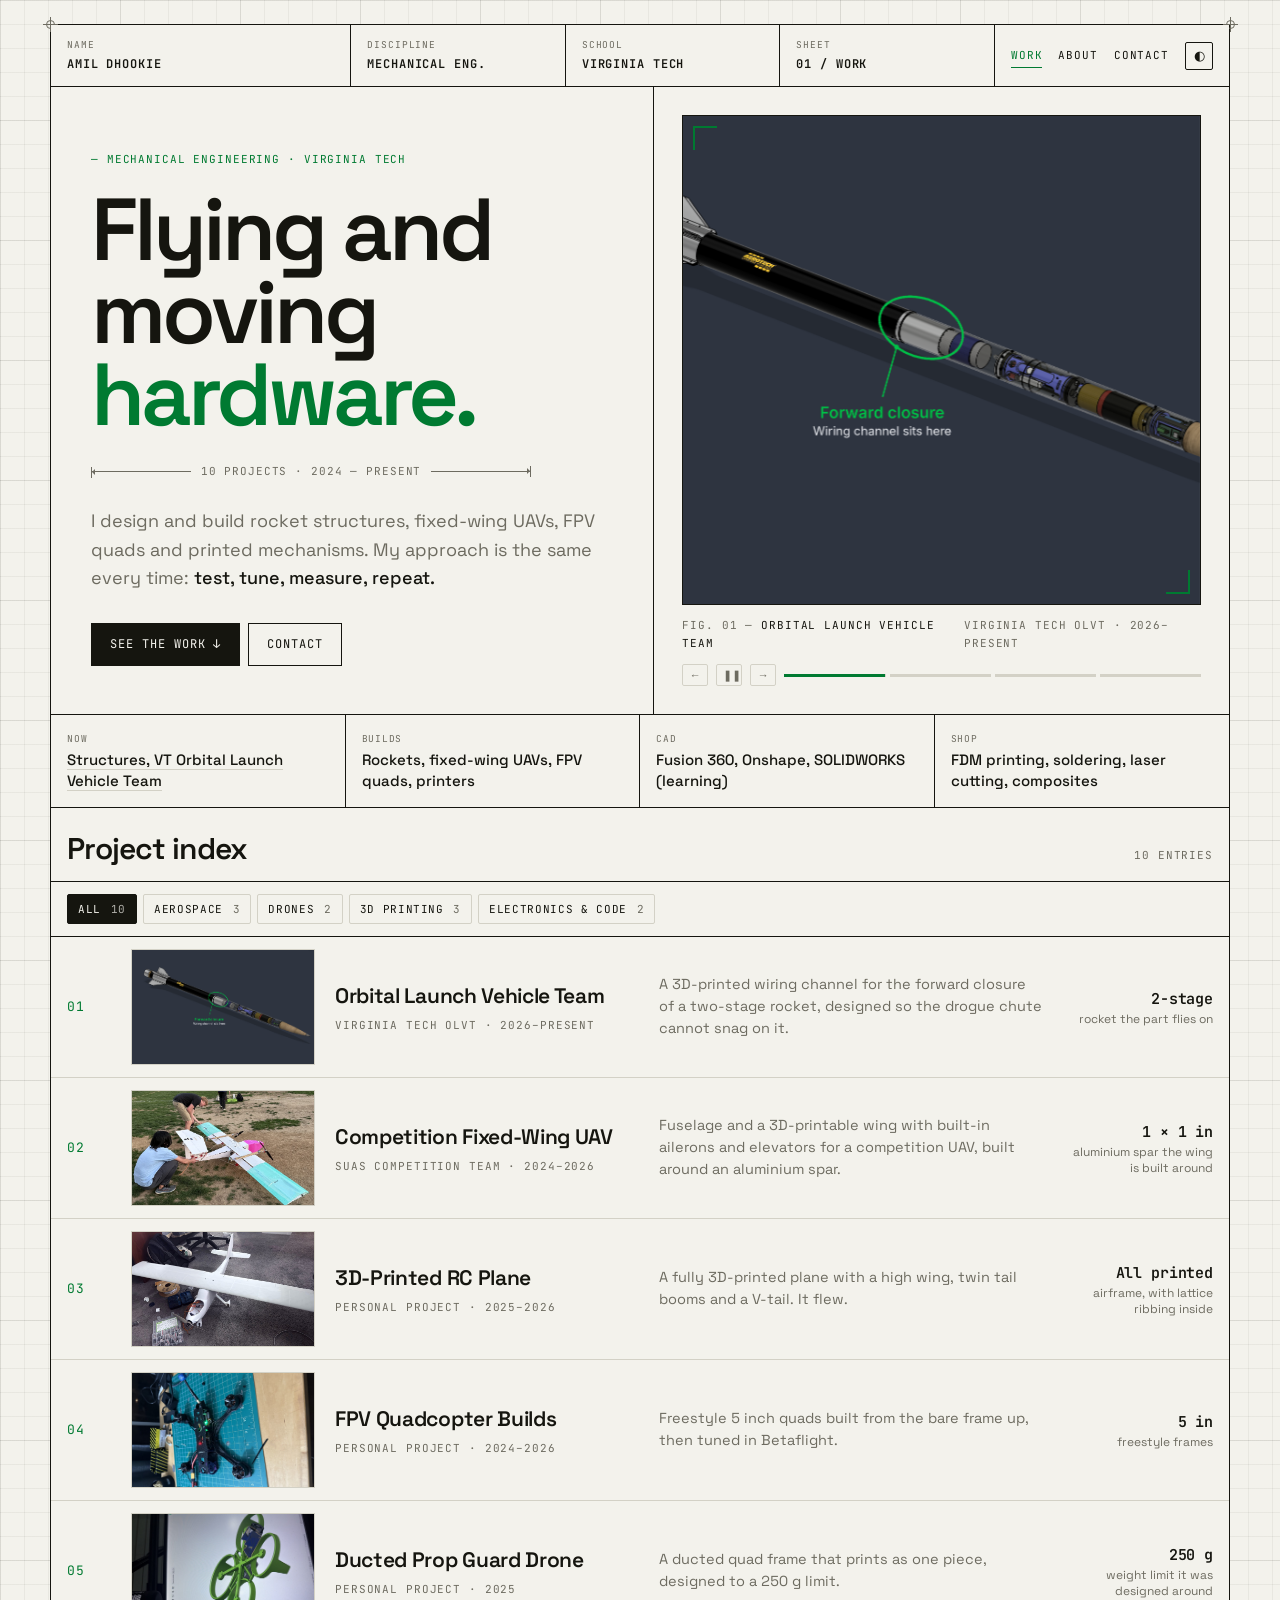
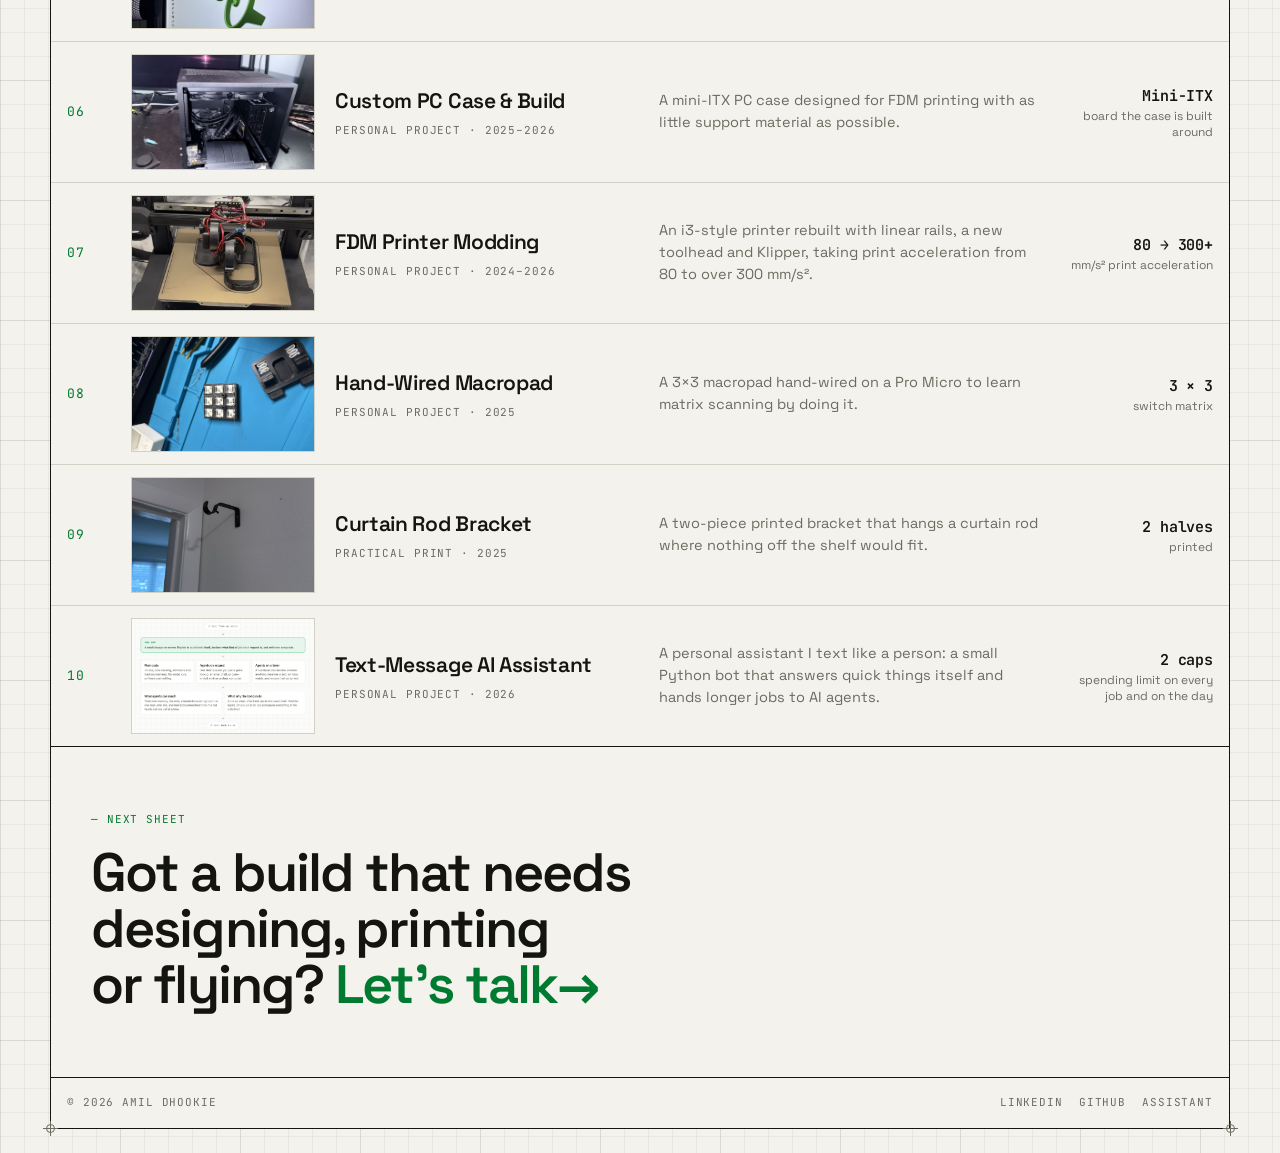
==== commit 53f45fad: "Portfolio polish: bigger type, motion, drawing-sheet details Registration marks on the sheet corners" ====
--- a/index.html
+++ b/index.html
@@ -26,10 +26,11 @@
 <link rel="icon" href="favicon.png" type="image/png" sizes="32x32">
 <link rel="apple-touch-icon" href="apple-touch-icon.png">
 <link rel="stylesheet" href="portfolio.css">
+<style>@view-transition{navigation:auto}</style>
 </head>
-<body data-page="home">
+<body class="pf" data-page="home">
 <a class="skip" href="#main">Skip to content</a>
-<div class="sheet">
+<div class="sheet"><i class="reg tl" aria-hidden="true"></i><i class="reg tr" aria-hidden="true"></i><i class="reg bl" aria-hidden="true"></i><i class="reg br" aria-hidden="true"></i>
 <header class="tb m">
   <a class="cell" href="index.html"><small>Name</small><b>Amil Dhookie</b></a>
   <div class="hide-s"><small>Discipline</small><b>Mechanical Eng.</b></div>
@@ -42,7 +43,8 @@
 <section class="hero">
   <div class="l">
     <div class="m acc">— Mechanical Engineering · Virginia Tech</div>
-    <h1>Flying and moving <em>hardware.</em></h1>
+    <h1><span class="ln"><span>Flying and</span></span> <span class="ln"><span>moving</span></span> <span class="ln"><span><em>hardware.</em></span></span></h1>
+    <div class="dim m" aria-hidden="true"><i></i><span id="dimtxt">2024 — present</span><i></i></div>
     <p class="lede">I design and build rocket structures, fixed-wing UAVs, FPV quads and printed mechanisms. My approach is the same every time: <b>test, tune, measure, repeat.</b></p>
     <div class="cta"><a class="btn p" href="#work">See the work ↓</a><a class="btn" href="contact.html">Contact</a></div>
   </div>
@@ -64,9 +66,13 @@
   <div><dt>Shop</dt><dd>FDM printing, soldering, laser cutting, composites</dd></div>
 </dl>
 <section class="idx" id="work">
-  <div class="h m"><h2 class="m" style="margin:0;font-weight:500">Project index</h2><span class="muted" id="count"></span></div>
+  <div class="h m"><h2 class="sh">Project index</h2><span class="muted" id="count"></span></div>
   <div class="flt" id="filters" role="group" aria-label="Filter projects by area"></div>
   <div id="projects"></div>
+</section>
+<section class="closer">
+  <div class="m acc">— Next sheet</div>
+  <p class="big">Got a build that needs designing, printing or flying? <a href="contact.html">Let's talk<span aria-hidden="true"> →</span></a></p>
 </section>
 </main>
 <footer class="foot m">
--- a/portfolio.css
+++ b/portfolio.css
@@ -314,3 +314,139 @@
   a{text-decoration:none}
 }
 .gcap #gnum{white-space:nowrap}
+
+/* ===== Polish pass: scoped to body.pf (the portfolio pages), so the Assistant page is unchanged ===== */
+.pf ::selection{background:var(--accent);color:var(--on-accent)}
+.pf{scrollbar-color:var(--muted) transparent;font-variant-numeric:tabular-nums;
+  /* graph paper: a faint 24px grid with a stronger line every fifth square */
+  background-image:
+    linear-gradient(var(--grid-major) 1px,transparent 1px),linear-gradient(90deg,var(--grid-major) 1px,transparent 1px),
+    linear-gradient(var(--grid) 1px,transparent 1px),linear-gradient(90deg,var(--grid) 1px,transparent 1px);
+  background-size:120px 120px,120px 120px,24px 24px,24px 24px}
+:root{--grid-major:rgba(21,21,15,.07);--ease:cubic-bezier(.2,.7,.2,1)}
+@media (prefers-color-scheme: dark){:root:not([data-theme="light"]){--grid-major:rgba(236,234,222,.06)}}
+:root[data-theme="dark"]{--grid-major:rgba(236,234,222,.06)}
+.pf h1,.pf h2,.pf h3,.pf .big{text-wrap:balance}
+.pf p{text-wrap:pretty}
+
+/* registration marks at the corners of the sheet */
+.pf .sheet{position:relative}
+.reg{position:absolute;width:15px;height:15px;pointer-events:none;color:var(--muted);
+  background:linear-gradient(currentColor,currentColor) center/100% 1px no-repeat,linear-gradient(currentColor,currentColor) center/1px 100% no-repeat}
+.reg::after{content:"";position:absolute;inset:3px;border:1px solid currentColor;border-radius:50%}
+.reg.tl{left:-8.5px;top:-8.5px}.reg.tr{right:-8.5px;top:-8.5px}
+.reg.bl{left:-8.5px;bottom:-8.5px}.reg.br{right:-8.5px;bottom:-8.5px}
+@media(max-width:620px){.reg{display:none}}
+
+/* title block stays in reach */
+.pf .tb{position:sticky;top:0;z-index:50;background:var(--bg)}
+.pf .tb .nav a{position:relative;padding:4px 0}
+.pf .tb .nav a::after{content:"";position:absolute;left:0;right:0;bottom:0;height:1.5px;background:var(--accent);transform:scaleX(0);transform-origin:left;transition:transform .25s var(--ease)}
+.pf .tb .nav a:hover::after,.pf .tb .nav a[aria-current="page"]::after{transform:scaleX(1)}
+.pf #theme{transition:transform .4s var(--ease),color .15s,border-color .15s}
+.pf #theme:hover{transform:rotate(180deg)}
+
+/* hero: bigger type, lines rise in, a dimension line under the heading */
+.pf .hero h1{font-size:clamp(46px,7.2vw,88px);line-height:.94;letter-spacing:-.045em;margin:20px 0 26px}
+.pf .hero .ln{display:block;overflow:hidden;padding-bottom:.12em;margin-bottom:-.12em}
+.pf .hero .ln>span{display:block;animation:rise .9s var(--ease) both}
+.pf .hero .ln:nth-child(2)>span{animation-delay:.08s}
+.pf .hero .ln:nth-child(3)>span{animation-delay:.16s}
+.pf .hero .l>.m,.pf .hero .lede,.pf .hero .cta,.pf .hero .dim{animation:fadeup .8s var(--ease) both}
+.pf .hero .dim{animation-delay:.3s}.pf .hero .lede{animation-delay:.38s}.pf .hero .cta{animation-delay:.46s}
+.pf .hero .fig{animation:fadein 1.1s ease .15s both}
+.dim{display:flex;align-items:center;gap:10px;color:var(--muted);margin:0 0 26px;max-width:440px;white-space:nowrap}
+.dim i{flex:1;height:1px;background:var(--muted);position:relative;min-width:16px}
+.dim i::before{content:"";position:absolute;top:-5px;width:1px;height:11px;background:var(--muted)}
+.dim i:first-child::before{left:0}.dim i:last-child::before{right:0}
+.dim i::after{content:"";position:absolute;top:-3px;border:3.5px solid transparent}
+.dim i:first-child::after{left:1px;border-right-color:var(--muted);border-left-width:0}
+.dim i:last-child::after{right:1px;border-left-color:var(--muted);border-right-width:0}
+@keyframes rise{from{transform:translateY(105%)}to{transform:none}}
+@keyframes fadeup{from{opacity:0;transform:translateY(10px)}to{opacity:1;transform:none}}
+@keyframes fadein{from{opacity:0}to{opacity:1}}
+
+/* hero figure: corner brackets and a slow push-in on the current photo */
+.pf .fig .ph::before,.pf .fig .ph::after{content:"";position:absolute;z-index:2;width:22px;height:22px;pointer-events:none;border:2px solid var(--accent)}
+.pf .fig .ph::before{left:10px;top:10px;border-right:0;border-bottom:0}
+.pf .fig .ph::after{right:10px;bottom:10px;border-left:0;border-top:0}
+.pf .fig .ph img.on{animation:push 7s ease-out both}
+@keyframes push{from{transform:scale(1.07)}to{transform:scale(1)}}
+
+/* buttons: the arrow nudges, the fill wipes in */
+.pf .btn{position:relative;overflow:hidden;z-index:0;transition:color .25s var(--ease),border-color .25s}
+.pf .btn::before{content:"";position:absolute;inset:0;z-index:-1;background:var(--text);transform:translateY(101%);transition:transform .3s var(--ease)}
+.pf .btn:hover{background:transparent;color:var(--bg)}
+.pf .btn:hover::before{transform:none}
+.pf .btn.p{background:var(--text)}
+.pf .btn.p::before{background:var(--accent)}
+.pf .btn.p:hover{background:var(--text);color:var(--on-accent);border-color:var(--accent)}
+.pf .btn:active{transform:translateY(1px)}
+
+/* section heading */
+.sh{font-family:var(--sans);font-size:clamp(22px,2.6vw,30px);font-weight:600;letter-spacing:-.025em;line-height:1.1;margin:0;text-transform:none;color:var(--text)}
+.pf .idx .h{align-items:baseline;padding:var(--s5) var(--s4) var(--s4)}
+
+/* index rows: accent rule, photo push-in, arrow */
+.pf .row{position:relative}
+.pf .row::before{content:"";position:absolute;left:0;top:0;bottom:0;width:3px;background:var(--accent);transform:scaleY(0);transform-origin:top;transition:transform .3s var(--ease)}
+.pf .row:hover::before,.pf .row:focus-visible::before{transform:scaleY(1)}
+.row .th{display:block;width:184px;height:116px;margin:var(--s3) 0;overflow:hidden;border:1px solid var(--hair);background:var(--surface);transition:border-color .2s}
+.row .th img{width:100%;height:100%;margin:0;border:0;transition:transform .6s var(--ease)}
+.pf .row:hover .th{border-color:var(--line)}
+.pf .row:hover .th img{transform:scale(1.06)}
+.row .go{display:inline-block;color:var(--accent);opacity:0;transform:translateX(-6px);transition:opacity .2s,transform .3s var(--ease)}
+.pf .row:hover .go{opacity:1;transform:none}
+.pf .row .fact b{transition:color .15s}
+.pf .row:hover .fact b{color:var(--accent)}
+.row.rv{opacity:0;transform:translateY(14px);transition:opacity .6s var(--ease),transform .6s var(--ease),background .15s}
+.row.rv.in{opacity:1;transform:none}
+@media(max-width:1020px){.row .th{width:150px;height:96px}}
+@media(max-width:900px){.row .th{width:120px;height:84px;margin:0}}
+@media(max-width:480px){.row .th{width:96px;height:72px}}
+
+/* closing line on the home page */
+.closer{padding:var(--s8) 40px;border-top:var(--rule) solid var(--line)}
+.closer .big{font-size:clamp(28px,4.4vw,54px);line-height:1.04;letter-spacing:-.035em;font-weight:600;margin:var(--s4) 0 0;max-width:20ch}
+.closer a{color:var(--accent);text-decoration:none;white-space:nowrap;background:linear-gradient(currentColor,currentColor) 0 100%/0 2px no-repeat;transition:background-size .35s var(--ease)}
+.closer a:hover{background-size:100% 2px}
+.closer a span{display:inline-block;transition:transform .3s var(--ease)}
+.closer a:hover span{transform:translateX(6px)}
+@media(max-width:620px){.closer{padding:var(--s7) var(--s5)}}
+
+/* page headers: the big number reads as a drawing zone */
+.pf .ph-head .no{font-size:15px;font-weight:600}
+.pf .ph-head h1{letter-spacing:-.04em;animation:fadeup .7s var(--ease) both}
+.pf .brief{animation:fadeup .7s var(--ease) .1s both}
+.pf .kf>div{animation:fadeup .6s var(--ease) both}
+.pf .kf>div:nth-child(2){animation-delay:.08s}.pf .kf>div:nth-child(3){animation-delay:.16s}
+
+/* project page: the gallery follows while the notes scroll */
+@media(min-width:861px){
+  .pf .proj .gal{border-right:0;position:sticky;top:76px;align-self:start}
+  .pf .proj .txt{border-left:1px solid var(--line)}
+}
+.pf .stage img,.pf .stage video{animation:fadein .35s ease both}
+.pf .strip button{transition:opacity .2s,transform .2s var(--ease)}
+.pf .strip button:hover{transform:translateY(-2px)}
+.pf .did li{transition:padding-left .25s var(--ease)}
+.pf .did li:hover{padding-left:32px}
+.pf .pn a b{transition:color .15s,transform .3s var(--ease)}
+.pf .pn a:first-child:hover b{transform:translateX(-4px)}
+.pf .pn a+a:hover b{transform:translateX(4px)}
+.pf .clist a .v{transition:color .15s,transform .3s var(--ease)}
+.pf .clist a:hover .v{transform:translateX(6px)}
+.pf #lb.on{animation:fadein .2s ease both}
+.pf #lb.on img{animation:fadeup .3s var(--ease) both}
+
+@media (prefers-reduced-motion: reduce){
+  .pf *,.pf *::before,.pf *::after{animation:none!important;transition:none!important}
+  .row.rv{opacity:1;transform:none}
+}
+@media print{
+  .reg,.closer,.dim{display:none!important}
+  .pf{background-image:none}
+  .pf .tb{position:static}
+  .pf .proj .gal{position:static}
+  .pf *{animation:none!important}
+}
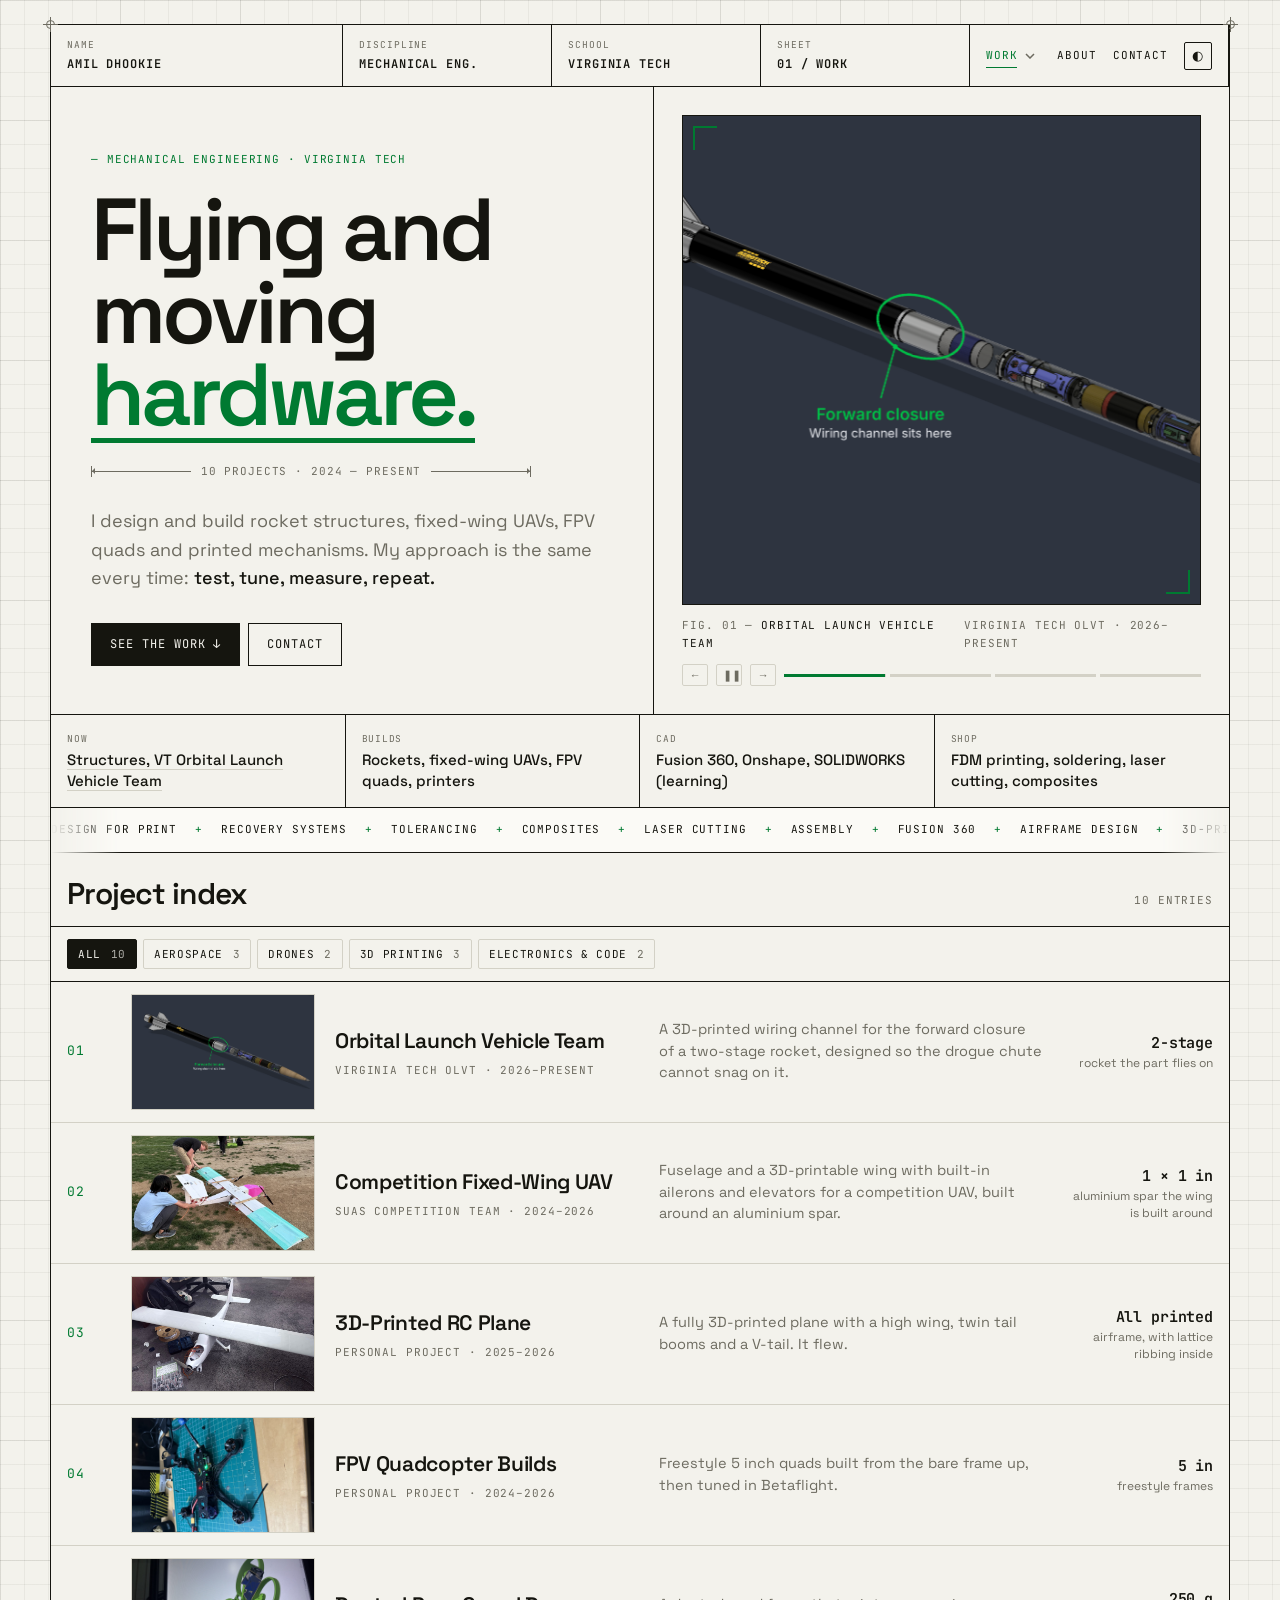
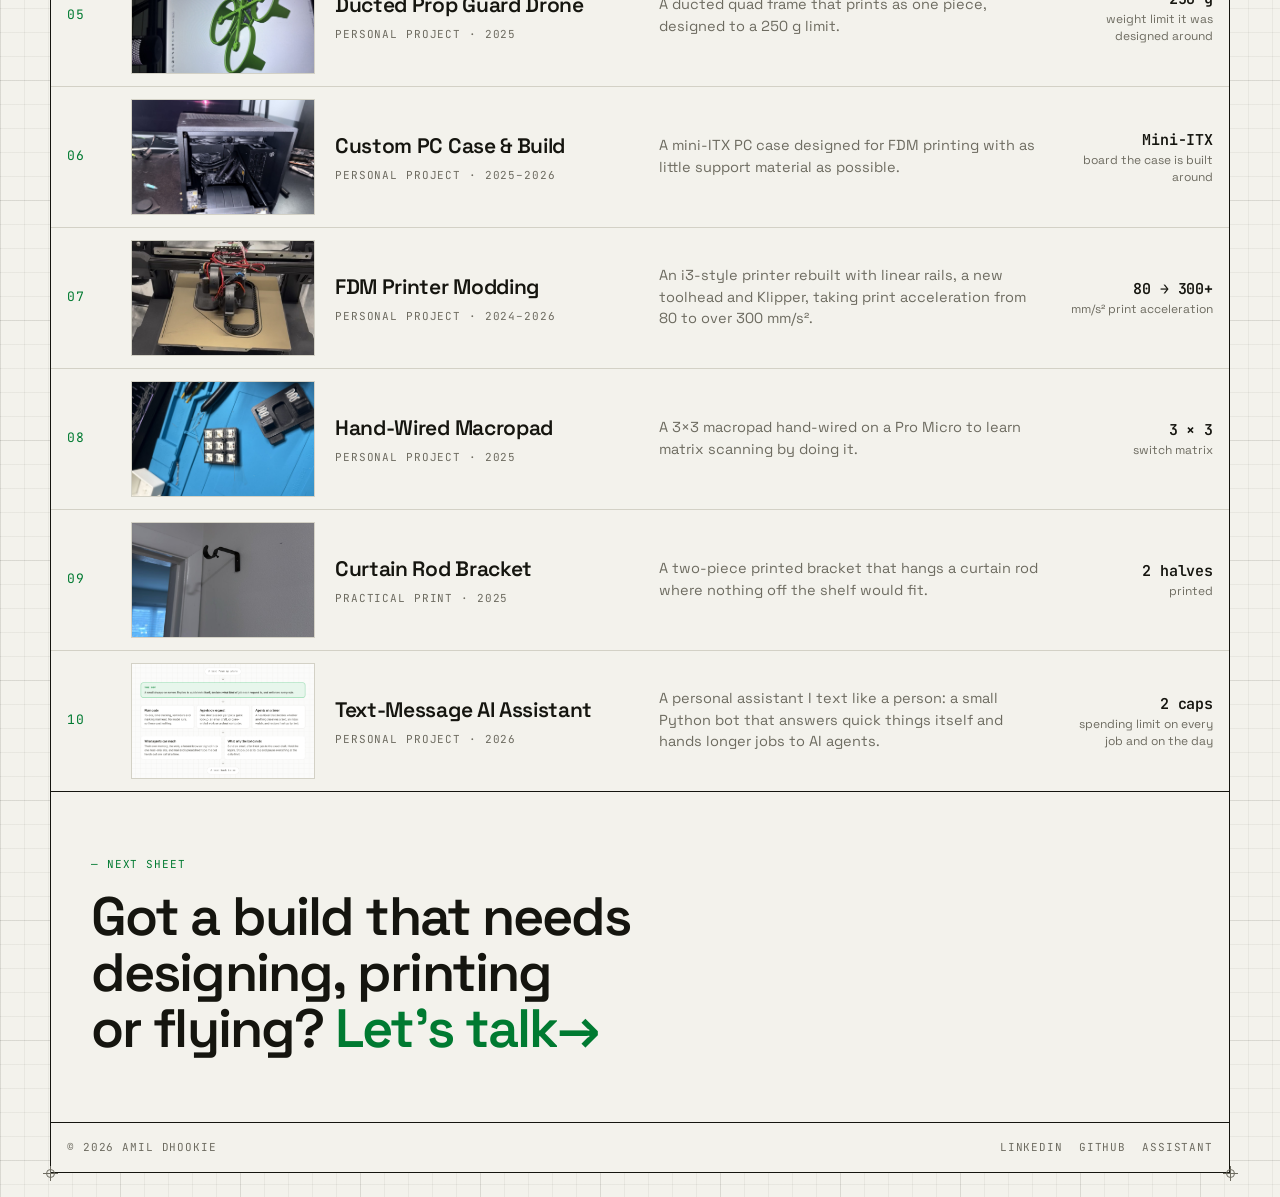
==== commit ff8cb092: "Work dropdown in the nav, and more motion across the site Dropdown: a caret beside Work opens a proj" ====
--- a/index.html
+++ b/index.html
@@ -65,6 +65,7 @@
   <div><dt>CAD</dt><dd>Fusion 360, Onshape, SOLIDWORKS (learning)</dd></div>
   <div><dt>Shop</dt><dd>FDM printing, soldering, laser cutting, composites</dd></div>
 </dl>
+<div class="ticker m" id="ticker" aria-label="Skills across the projects"></div>
 <section class="idx" id="work">
   <div class="h m"><h2 class="sh">Project index</h2><span class="muted" id="count"></span></div>
   <div class="flt" id="filters" role="group" aria-label="Filter projects by area"></div>
--- a/portfolio.css
+++ b/portfolio.css
@@ -450,3 +450,145 @@
   .pf .proj .gal{position:static}
   .pf *{animation:none!important}
 }
+
+/* about: portrait, framed like the hero figure */
+.me{margin:0 0 var(--s6)}
+.me .ph{position:relative;aspect-ratio:4/5;max-height:460px;width:100%;overflow:hidden;border:1px solid var(--line);background:var(--surface)}
+.me .ph img{width:100%;height:100%;object-fit:cover;object-position:50% 20%}
+.me .ph::before,.me .ph::after{content:"";position:absolute;z-index:2;width:22px;height:22px;pointer-events:none;border:2px solid var(--accent)}
+.me .ph::before{left:10px;top:10px;border-right:0;border-bottom:0}
+.me .ph::after{right:10px;bottom:10px;border-left:0;border-top:0}
+.me figcaption{display:flex;justify-content:space-between;gap:var(--s4);margin-top:var(--s3)}
+.pf .me{animation:fadein .9s ease .1s both}
+@media(max-width:760px){.me .ph{max-height:none}}
+
+/* about: off-the-clock photo strip */
+.off{border-top:var(--rule) solid var(--line)}
+.off .h{display:flex;justify-content:space-between;align-items:baseline;padding:var(--s5) 40px var(--s4)}
+.offgrid{display:grid;grid-template-columns:repeat(4,1fr);gap:var(--s4);padding:0 40px 40px}
+.offgrid figure{margin:0;min-width:0}
+.offgrid .ph{aspect-ratio:4/5;overflow:hidden;border:1px solid var(--line);background:var(--surface)}
+.offgrid img{width:100%;height:100%;object-fit:cover;transition:transform .6s var(--ease)}
+.offgrid figure:hover img{transform:scale(1.05)}
+.offgrid figcaption{margin-top:var(--s2)}
+@media(max-width:760px){.off .h{padding:var(--s5) var(--s5) var(--s4)}.offgrid{grid-template-columns:1fr 1fr;gap:var(--s3);padding:0 var(--s5) var(--s5)}}
+@media print{.off{display:none}}
+
+/* drag or swipe sideways to move through photos */
+.drag{cursor:grab;touch-action:pan-y;user-select:none;-webkit-user-select:none}
+.drag img{-webkit-user-drag:none;user-select:none}
+.drag.dragging,.drag.dragging *{cursor:grabbing!important}
+.fig .ph.drag.dragging img.on,.stage.drag.dragging img,#lb.drag.dragging #lbimg{translate:var(--dx,0) 0}
+.stage.drag .open{cursor:inherit}
+.strip{cursor:grab;user-select:none}
+.strip button{cursor:inherit}
+.strip.dragging{cursor:grabbing;scroll-behavior:auto}
+.strip img{-webkit-user-drag:none}
+#lb.drag{cursor:default}
+#lb.drag #lbimg{cursor:grab}
+
+/* Work dropdown in the title block */
+.ddwrap{display:inline-flex;align-items:center;gap:2px}
+.ddbtn{background:none;border:0;color:var(--muted);cursor:pointer;width:22px;height:28px;display:grid;place-items:center;padding:0;border-radius:var(--radius-sm)}
+.ddbtn svg{transition:transform .25s var(--ease)}
+.ddbtn:hover,.ddbtn[aria-expanded="true"]{color:var(--accent)}
+.ddbtn[aria-expanded="true"] svg{transform:rotate(180deg)}
+.pf .tb>.ddmenu{position:absolute;right:-1.5px;top:100%;z-index:60;width:min(720px,calc(100% + 3px));padding:0;margin-top:var(--rule);
+  background:var(--bg);border:var(--rule) solid var(--line);border-top:0;
+  opacity:0;transform:translateY(-6px);clip-path:inset(0 0 100% 0);pointer-events:none;
+  transition:opacity .2s ease,transform .25s var(--ease),clip-path .3s var(--ease)}
+.pf .tb>.ddmenu.on{opacity:1;transform:none;clip-path:inset(0 0 0 0);pointer-events:auto}
+.ddmenu[hidden]{display:none}
+.ddhead{display:flex;justify-content:space-between;padding:var(--s3) var(--s4);border-bottom:1px solid var(--line)}
+.ddcols{display:grid;grid-template-columns:1fr 1fr}
+.ddgroup{padding:var(--s3) 0 var(--s2);border-bottom:1px solid var(--hair);min-width:0}
+.ddgroup:nth-child(odd){border-right:1px solid var(--hair)}
+.ddgroup:nth-last-child(-n+2):nth-child(odd),.ddgroup:last-child{border-bottom:0}
+.ddcat{display:block;padding:0 var(--s4) 6px;color:var(--accent);text-decoration:none;font-size:9.5px}
+.ddcat:hover{text-decoration:underline}
+.dditem{display:grid;grid-template-columns:26px 1fr;gap:var(--s2);align-items:baseline;padding:7px var(--s4);text-decoration:none;
+  font-family:var(--sans);font-size:15px;font-weight:500;letter-spacing:-.005em;text-transform:none;color:var(--text);position:relative;transition:background .15s,padding-left .25s var(--ease)}
+.dditem .m{color:var(--muted);font-size:10.5px}
+.dditem:hover,.dditem:focus-visible{background:var(--surface);padding-left:22px}
+.dditem:hover span:last-child,.dditem[aria-current="page"] span:last-child{color:var(--accent)}
+.dditem[aria-current="page"]::before{content:"";position:absolute;left:0;top:0;bottom:0;width:3px;background:var(--accent)}
+.ddall{display:block;padding:var(--s3) var(--s4);border-top:1px solid var(--line);text-decoration:none;color:var(--text)}
+.ddall:hover{background:var(--text);color:var(--bg)}
+.ddall span{display:inline-block;transition:transform .25s var(--ease)}
+.ddall:hover span{transform:translateX(4px)}
+@media(max-width:620px){
+  .pf .tb>.ddmenu{right:0;width:100%;border-left:0;border-right:0;max-height:calc(100vh - 70px);overflow:auto}
+  .ddcols{grid-template-columns:1fr}
+  .ddgroup{border-right:0!important;border-bottom:1px solid var(--hair)!important}
+  .ddgroup:last-child{border-bottom:0!important}
+  .dditem{padding-top:10px;padding-bottom:10px}
+}
+@media print{.ddbtn,.ddmenu{display:none!important}}
+
+/* ===== More motion (all of it off under prefers-reduced-motion, see the rule near the end) ===== */
+/* reveal on scroll */
+.fx{opacity:0}
+.fx.fx-in{animation:fadeup .75s var(--ease) var(--fxd,0ms) both}
+.pf .kf>div.fx{animation:none}
+.pf .kf>div.fx.fx-in{animation:fadeup .75s var(--ease) var(--fxd,0ms) both}
+/* word-by-word line */
+.words .w{display:inline-block;overflow:hidden;vertical-align:bottom;padding-bottom:.14em;margin-bottom:-.14em}
+.words .w>span{display:inline-block;transform:translateY(110%);transition:transform .8s var(--ease)}
+.words.fx-in .w>span{transform:none}
+/* scroll progress on the title block */
+.pf .tb>.prog{position:absolute;left:0;right:0;bottom:calc(var(--rule) * -1);height:3px;padding:0;border:0;background:var(--accent);transform:scaleX(0);transform-origin:left;pointer-events:none;z-index:2}
+.pf .tb{transition:box-shadow .3s}
+/* skills ticker */
+.ticker{overflow:hidden;border-bottom:var(--rule) solid var(--line);background:var(--surface);
+  -webkit-mask-image:linear-gradient(90deg,transparent,#000 6%,#000 94%,transparent);mask-image:linear-gradient(90deg,transparent,#000 6%,#000 94%,transparent)}
+.ticker .belt{display:flex;width:max-content;animation:belt var(--tdur,80s) linear infinite}
+.ticker:hover .belt,.ticker:focus-within .belt{animation-play-state:paused}
+.ticker .run{display:flex;align-items:center;flex:none}
+.ticker a{padding:13px 0;text-decoration:none;color:var(--text);white-space:nowrap;transition:color .15s}
+.ticker a:hover{color:var(--accent)}
+.ticker i{font-style:normal;color:var(--accent);padding:0 18px}
+@keyframes belt{to{transform:translateX(-50%)}}
+/* crosshair on the hero figure */
+.xh{position:absolute;inset:0;z-index:3;pointer-events:none;opacity:0;transition:opacity .2s}
+.xh.on{opacity:1}
+.xh i{position:absolute;background:var(--accent);opacity:.75}
+.xh .xv{top:0;bottom:0;width:1px;left:var(--x,50%)}
+.xh .xhz{left:0;right:0;height:1px;top:var(--y,50%)}
+.xh b{position:absolute;left:var(--x,50%);top:var(--y,50%);margin:8px 0 0 10px;padding:3px 6px;background:var(--accent);color:var(--on-accent);font-weight:500;font-size:10px;white-space:pre}
+.xh b.flip{transform:translateX(calc(-100% - 20px))}
+.xh b.up{margin-top:-28px}
+.pf .fig .ph img{translate:var(--px,0) var(--py,0);scale:1.03;transition:opacity .9s ease,translate .4s var(--ease)}
+.pf .fig .ph.dragging img.on{translate:var(--dx,0) 0}
+/* drawing-in rules: section dividers draw across */
+.pf .hero,.pf .ph-head{position:relative}
+.pf .hero::after,.pf .ph-head::after{content:"";position:absolute;left:0;right:0;bottom:calc(var(--rule) * -1);height:var(--rule);background:var(--accent);transform-origin:left;animation:drawline 1.4s var(--ease) .2s both}
+@keyframes drawline{0%{transform:scaleX(0);opacity:1}70%{transform:scaleX(1);opacity:1}100%{transform:scaleX(1);opacity:0}}
+/* registration marks turn slowly */
+.pf .reg{animation:regspin 24s linear infinite}
+@keyframes regspin{to{rotate:360deg}}
+/* key fact values pop a touch as they count */
+.pf .kf dd{transition:letter-spacing .4s var(--ease)}
+/* off-the-clock photos tilt on hover */
+.pf .offgrid figure{transition:transform .5s var(--ease)}
+.pf .offgrid figure:nth-child(odd):hover{transform:rotate(-1.2deg) translateY(-4px)}
+.pf .offgrid figure:nth-child(even):hover{transform:rotate(1.2deg) translateY(-4px)}
+.pf .me .ph img{transition:transform 1.2s var(--ease)}
+.pf .me:hover .ph img{transform:scale(1.04)}
+/* chips and filter buttons lift */
+.pf .chip,.pf .flt button{transition:transform .25s var(--ease),border-color .15s,color .15s,background .15s}
+.pf a.chip:hover,.pf .flt button:hover{transform:translateY(-2px)}
+/* the green word in the headline gets an underline that draws in */
+.pf .hero h1 em{background:linear-gradient(currentColor,currentColor) 0 92%/0 .06em no-repeat;animation:underdraw .9s var(--ease) 1s both}
+@keyframes underdraw{to{background-size:100% .06em}}
+
+@media (prefers-reduced-motion: reduce){
+  .fx{opacity:1}
+  .words .w>span{transform:none}
+  .ticker .belt{animation:none;flex-wrap:wrap}
+  .ticker{-webkit-mask-image:none;mask-image:none}
+  .pf .tb>.prog,.xh{display:none}
+  .pf .hero::after,.pf .ph-head::after{display:none}
+  .pf .fig .ph img{scale:1}
+  .pf .tb>.ddmenu{transition:none}
+}
+@media print{.ticker,.prog,.xh{display:none!important}.fx{opacity:1!important;animation:none!important}}
